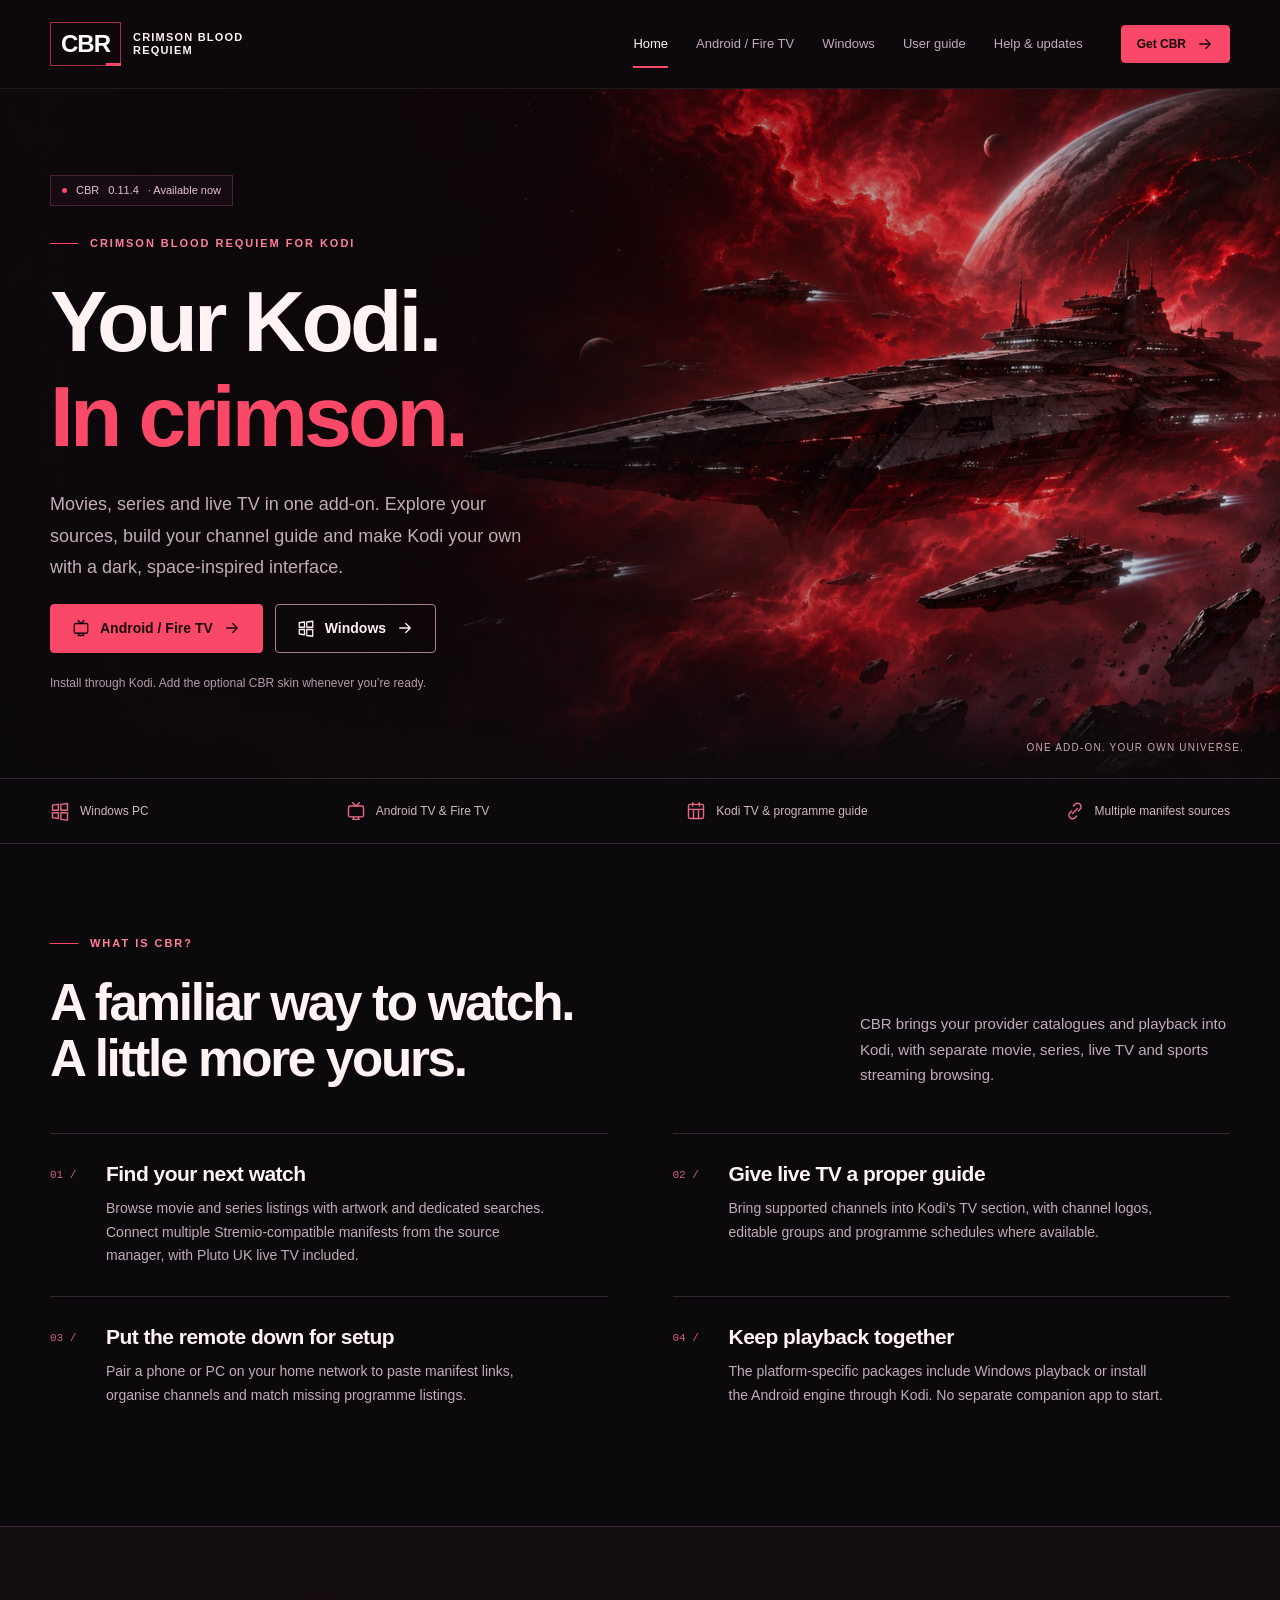
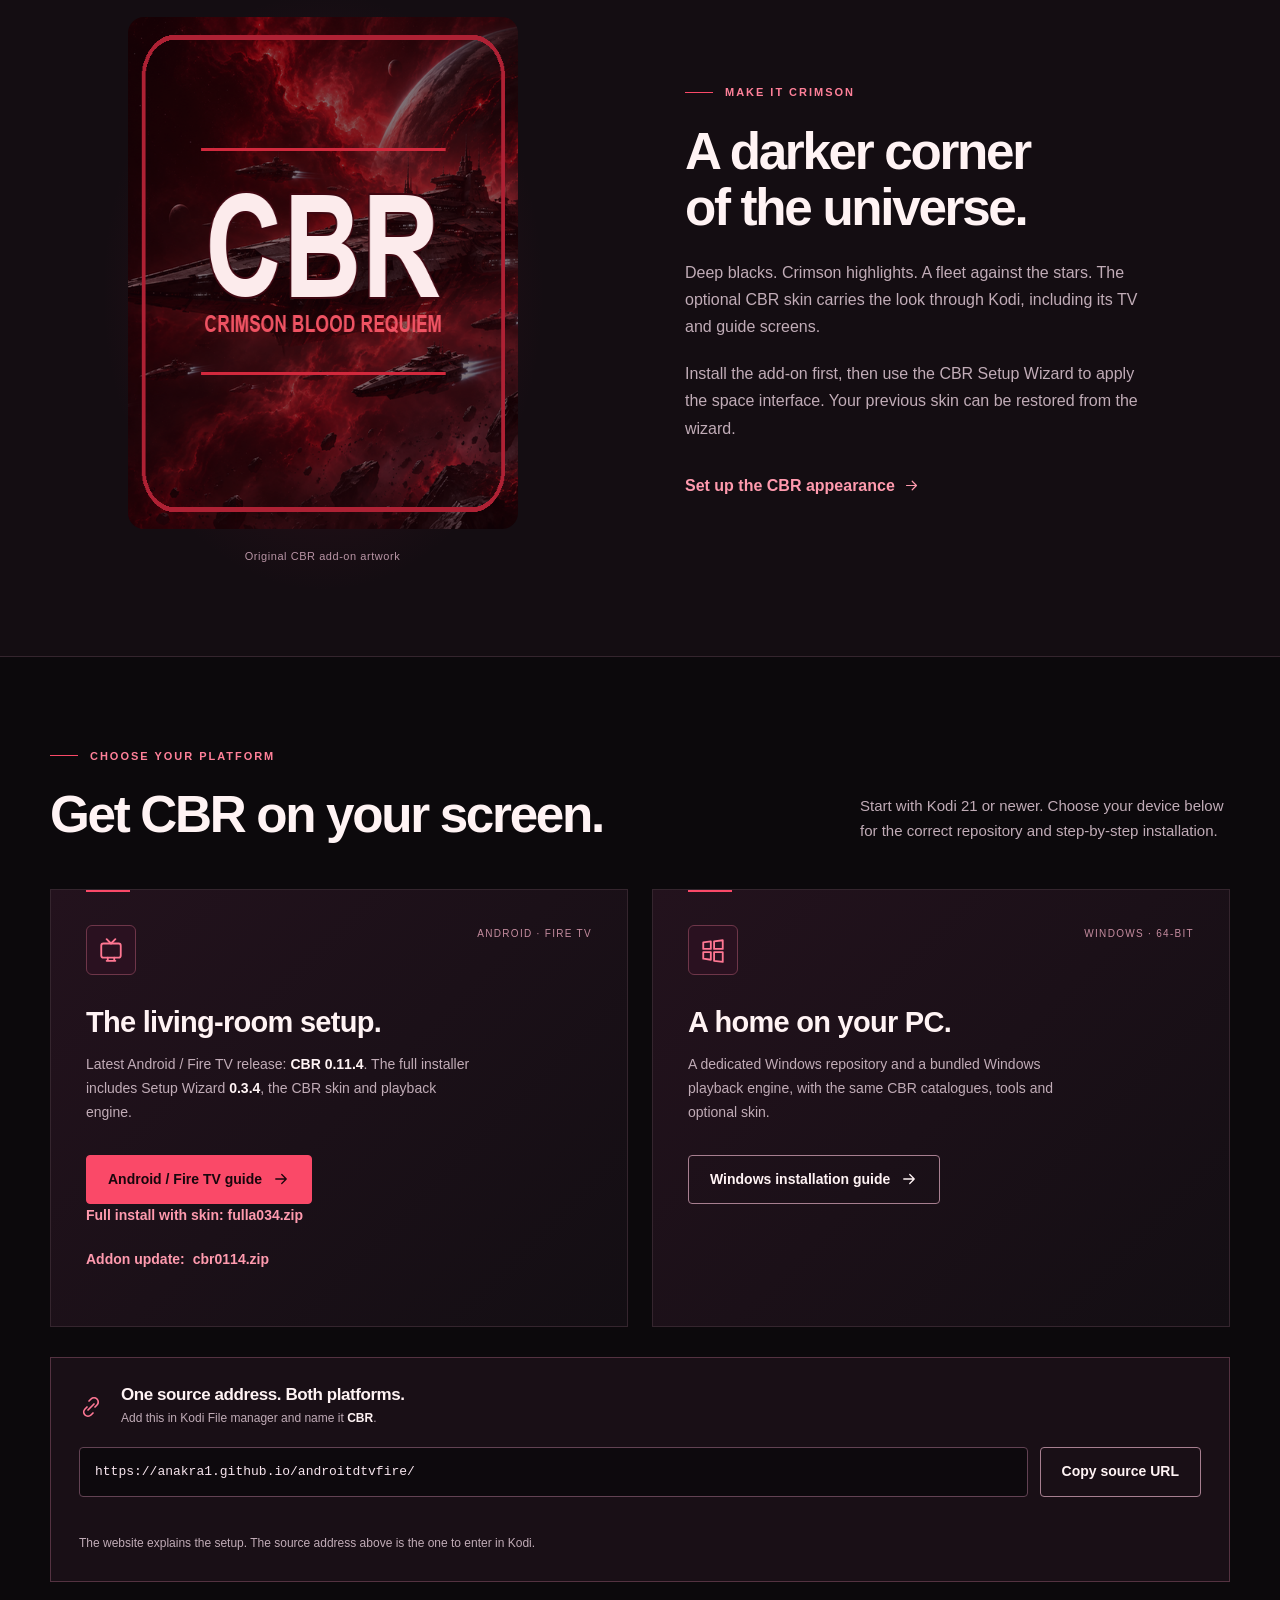
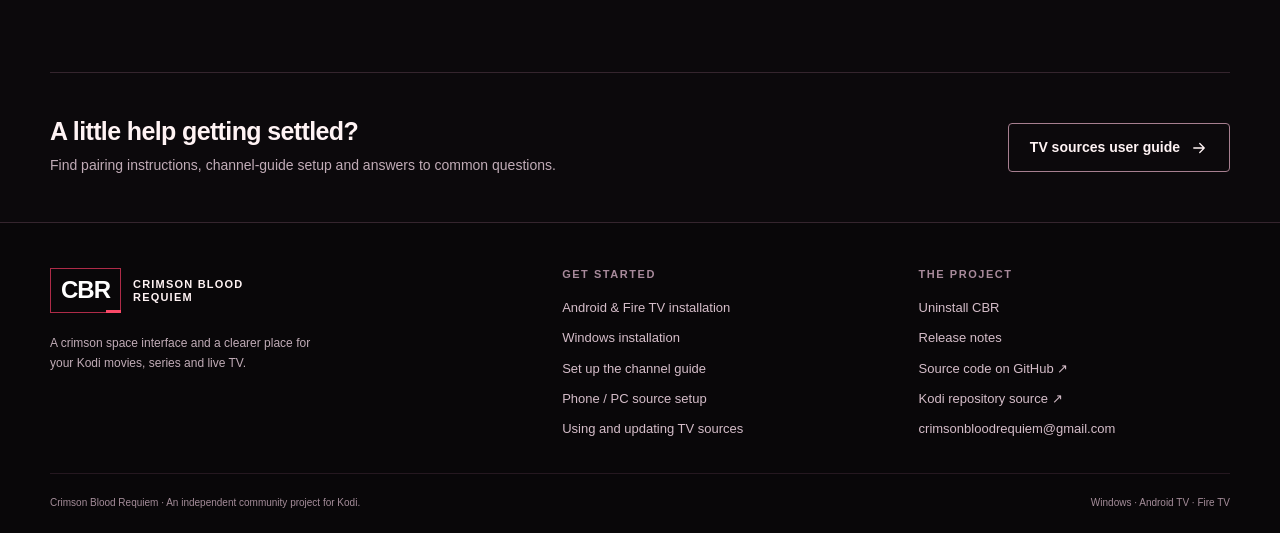
==== website/index.html @ 30688b05 "Add TV source user guide with phone and PC pairing instructions" ====
<!doctype html>
<html lang="en-GB"><head><meta charset="utf-8"><meta name="viewport" content="width=device-width,initial-scale=1">
<title>CBR for Kodi — Windows, Android &amp; Fire TV | Crimson Blood Requiem</title><meta name="description" content="Meet Crimson Blood Requiem: movie, series and live TV browsing for Kodi, with a crimson space skin and separate Windows and Android install guides.">
<meta name="theme-color" content="#10090e"><link rel="canonical" href="https://anakra1.github.io/androitdtvfire/website/">
<meta property="og:type" content="website"><meta property="og:title" content="CBR for Kodi — Windows, Android &amp; Fire TV | CBR"><meta property="og:description" content="Meet Crimson Blood Requiem: movie, series and live TV browsing for Kodi, with a crimson space skin and separate Windows and Android install guides."><meta property="og:image" content="https://anakra1.github.io/androitdtvfire/website/assets/crimson-fleet.jpg"><meta property="og:url" content="https://anakra1.github.io/androitdtvfire/website/">
<link rel="icon" type="image/png" href="assets/cbr-icon.png"><link rel="stylesheet" href="assets/site.css"><script src="assets/site.js" defer></script></head>
<body><a class="skip-link" href="#main">Skip to content</a><header class="site-header"><div class="wrap header-inner"><a class="brand" href="index.html" aria-label="Crimson Blood Requiem home"><span class="brand-mark">CBR</span><span class="brand-name">Crimson Blood<br>Requiem</span></a><nav class="main-nav" aria-label="Main navigation"><a href="index.html" aria-current="page">Home</a><a href="android.html">Android / Fire TV</a><a href="windows.html">Windows</a><a href="guide.html">User guide</a><a href="help.html">Help & updates</a></nav><div class="header-cta"><a class="button primary small" href="index.html#install">Get CBR <svg viewBox="0 0 24 24" aria-hidden="true"><path d="M5 12h14m-6-6 6 6-6 6"/></svg></a></div></div></header>
<main id="main">
<section class="hero"><img class="hero-art" src="assets/crimson-fleet.jpg" alt="A fleet of dark spacecraft beneath a crimson nebula and a glowing planet" width="1920" height="1080" fetchpriority="high"><div class="wrap hero-content"><div class="hero-copy"><div class="release-tag">CBR <span data-version="android">0.11.4</span> · Available now</div><p class="eyebrow kicker">Crimson Blood Requiem for Kodi</p><h1>Your Kodi.<span class="accent">In crimson.</span></h1><p class="lead">Movies, series and live TV in one add-on. Explore your sources, build your channel guide and make Kodi your own with a dark, space-inspired interface.</p><div class="actions"><a class="button primary" href="android.html"><svg viewBox="0 0 24 24" aria-hidden="true"><rect x="3" y="6" width="18" height="13" rx="2"/><path d="m8 2 4 4 4-4m-7 17v3m6-3v3M8 22h8"/></svg> Android / Fire TV <svg viewBox="0 0 24 24" aria-hidden="true"><path d="M5 12h14m-6-6 6 6-6 6"/></svg></a><a class="button" href="windows.html"><svg viewBox="0 0 24 24" aria-hidden="true"><path d="m3 5 7-1v7H3zm10-1 8-1v8h-8zM3 14h7v7l-7-1zm10 0h8v9l-8-1z"/></svg> Windows <svg viewBox="0 0 24 24" aria-hidden="true"><path d="M5 12h14m-6-6 6 6-6 6"/></svg></a></div><p class="hero-note">Install through Kodi. Add the optional CBR skin whenever you’re ready.</p></div></div><span class="hero-foot">One add-on. Your own universe.</span></section>
<div class="compat-strip"><div class="wrap compat-inner"><span><svg viewBox="0 0 24 24" aria-hidden="true"><path d="m3 5 7-1v7H3zm10-1 8-1v8h-8zM3 14h7v7l-7-1zm10 0h8v9l-8-1z"/></svg> Windows PC</span><span><svg viewBox="0 0 24 24" aria-hidden="true"><rect x="3" y="6" width="18" height="13" rx="2"/><path d="m8 2 4 4 4-4m-7 17v3m6-3v3M8 22h8"/></svg> Android TV & Fire TV</span><span><svg viewBox="0 0 24 24" aria-hidden="true"><rect x="3" y="4" width="18" height="17" rx="2"/><path d="M3 10h18M9 10v11M15 10v11M8 2v4m8-4v4"/></svg> Kodi TV & programme guide</span><span><svg viewBox="0 0 24 24" aria-hidden="true"><path d="M9 15l6-6m-7 3-2 2a4 4 0 0 0 6 6l2-2m-4-12 2-2a4 4 0 0 1 6 6l-2 2"/></svg> Multiple manifest sources</span></div></div>
<section class="section wrap" id="features"><div class="section-heading"><div><p class="eyebrow kicker">What is CBR?</p><h2>A familiar way to watch.<br>A little more yours.</h2></div><p>CBR brings your provider catalogues and playback into Kodi, with separate movie, series, live TV and sports streaming browsing.</p></div><div class="feature-grid"><article class="feature"><span>01 /</span><div><h3>Find your next watch</h3><p>Browse movie and series listings with artwork and dedicated searches. Connect multiple Stremio-compatible manifests from the source manager, with Pluto UK live TV included.</p></div></article><article class="feature"><span>02 /</span><div><h3>Give live TV a proper guide</h3><p>Bring supported channels into Kodi’s TV section, with channel logos, editable groups and programme schedules where available.</p></div></article><article class="feature"><span>03 /</span><div><h3>Put the remote down for setup</h3><p>Pair a phone or PC on your home network to paste manifest links, organise channels and match missing programme listings.</p></div></article><article class="feature"><span>04 /</span><div><h3>Keep playback together</h3><p>The platform-specific packages include Windows playback or install the Android engine through Kodi. No separate companion app to start.</p></div></article></div></section>
<section class="look-section"><div class="wrap section look-grid"><div class="art-panel"><img src="assets/cbr-icon.png" alt="CBR Crimson Blood Requiem add-on artwork featuring the crimson space fleet" width="512" height="512" loading="lazy"><p class="art-caption">Original CBR add-on artwork</p></div><div class="look-copy"><p class="eyebrow kicker">Make it Crimson</p><h2>A darker corner<br>of the universe.</h2><p>Deep blacks. Crimson highlights. A fleet against the stars. The optional CBR skin carries the look through Kodi, including its TV and guide screens.</p><p>Install the add-on first, then use the CBR Setup Wizard to apply the space interface. Your previous skin can be restored from the wizard.</p><a class="text-link" href="help.html#skin">Set up the CBR appearance <svg viewBox="0 0 24 24" aria-hidden="true"><path d="M5 12h14m-6-6 6 6-6 6"/></svg></a></div></div></section>
<section class="section wrap" id="install"><div class="section-heading"><div><p class="eyebrow kicker">Choose your platform</p><h2>Get CBR on your screen.</h2></div><p>Start with Kodi 21 or newer. Choose your device below for the correct repository and step-by-step installation.</p></div><div class="downloads"><article class="download-card"><div class="card-top"><div class="device-icon"><svg viewBox="0 0 24 24" aria-hidden="true"><rect x="3" y="6" width="18" height="13" rx="2"/><path d="m8 2 4 4 4-4m-7 17v3m6-3v3M8 22h8"/></svg></div><span class="card-label">Android · Fire TV</span></div><h3>The living-room setup.</h3><p>Latest Android / Fire TV release: <strong>CBR 0.11.4</strong>. The full installer includes Setup Wizard <strong>0.3.4</strong>, the CBR skin and playback engine.</p><a class="button primary" href="android.html">Android / Fire TV guide <svg viewBox="0 0 24 24" aria-hidden="true"><path d="M5 12h14m-6-6 6 6-6 6"/></svg></a><p><a class="text-link" href="../fulla034.zip" download>Full install with skin: fulla034.zip</a></p><p><a class="text-link" href="../cbr0114.zip" data-android-update download>Addon update: <span data-update-name>cbr0114.zip</span></a></p></article><article class="download-card"><div class="card-top"><div class="device-icon"><svg viewBox="0 0 24 24" aria-hidden="true"><path d="m3 5 7-1v7H3zm10-1 8-1v8h-8zM3 14h7v7l-7-1zm10 0h8v9l-8-1z"/></svg></div><span class="card-label">Windows · 64-bit</span></div><h3>A home on your PC.</h3><p>A dedicated Windows repository and a bundled Windows playback engine, with the same CBR catalogues, tools and optional skin.</p><a class="button" href="windows.html">Windows installation guide <svg viewBox="0 0 24 24" aria-hidden="true"><path d="M5 12h14m-6-6 6 6-6 6"/></svg></a></article></div><div class="source-panel"><div class="source-heading"><svg viewBox="0 0 24 24" aria-hidden="true"><path d="M9 15l6-6m-7 3-2 2a4 4 0 0 0 6 6l2-2m-4-12 2-2a4 4 0 0 1 6 6l-2 2"/></svg><div><h3>One source address. Both platforms.</h3><p>Add this in Kodi File manager and name it <strong>CBR</strong>.</p></div></div>
    <div class="copy-row"><input id="source-url" aria-label="Kodi source URL" readonly value="https://anakra1.github.io/androitdtvfire/" spellcheck="false"><button class="button" type="button" data-copy="source-url" data-status="source-url-status">Copy source URL</button></div>
    <p class="copy-status" id="source-url-status" role="status" aria-live="polite"></p><p class="source-note">The website explains the setup. The source address above is the one to enter in Kodi.</p></div></section>
<section class="wrap help-banner"><div><h3>A little help getting settled?</h3><p>Find pairing instructions, channel-guide setup and answers to common questions.</p></div><a class="button" href="guide.html">TV sources user guide <svg viewBox="0 0 24 24" aria-hidden="true"><path d="M5 12h14m-6-6 6 6-6 6"/></svg></a></section></main>
<footer class="site-footer"><div class="wrap"><div class="footer-grid"><div class="footer-brand"><a class="brand" href="index.html"><span class="brand-mark">CBR</span><span class="brand-name">Crimson Blood<br>Requiem</span></a><p>A crimson space interface and a clearer place for your Kodi movies, series and live TV.</p></div><div class="footer-links"><h3>Get started</h3><a href="android.html">Android & Fire TV installation</a><a href="windows.html">Windows installation</a><a href="help.html#tv-guide">Set up the channel guide</a><a href="help.html#pairing">Phone / PC source setup</a><a href="guide.html">Using and updating TV sources</a></div><div class="footer-links"><h3>The project</h3><a href="help.html#removing-cbr">Uninstall CBR</a><a href="help.html#updates">Release notes</a><a href="https://github.com/Anakra1/androitdtvfire">Source code on GitHub ↗</a><a href="../">Kodi repository source ↗</a><a href="mailto:crimsonbloodrequiem@gmail.com">crimsonbloodrequiem@gmail.com</a></div></div><div class="footer-bottom"><span>Crimson Blood Requiem · An independent community project for Kodi.</span><span>Windows · Android TV · Fire TV</span></div></div></footer></body></html>
---- website/assets/site.css ----
:root{color-scheme:dark;--bg:#0c090c;--panel:#171116;--line:#35252e;--muted:#c1acb7;--text:#fff3f4;--red:#fa4968;--deep:#9e1634;--green:#b8e1bf;--width:1180px;font-family:"Segoe UI",Arial,sans-serif;background:var(--bg);color:var(--text)}
*{box-sizing:border-box}html{scroll-behavior:smooth;scroll-padding-top:115px}body{margin:0;font-size:16px;line-height:1.7}a{color:inherit;text-decoration:none}button,input{font:inherit}button,a,input,summary{-webkit-tap-highlight-color:transparent}button{cursor:pointer}a:focus-visible,button:focus-visible,input:focus-visible,summary:focus-visible{outline:3px solid #ff91a6;outline-offset:5px}a:hover{color:#ff9bae}img{max-width:100%;display:block}svg{width:24px;height:24px;fill:none;stroke:currentColor;stroke-width:1.7;stroke-linecap:round;stroke-linejoin:round;flex-shrink:0}h1,h2,h3,p{margin-top:0}h1,h2,h3{line-height:1.1}h1,h2{font-family:Bahnschrift,"Arial Narrow",Arial,sans-serif;font-weight:650;letter-spacing:-.045em}h1{font-size:clamp(48px,6.7vw,88px);margin-bottom:26px}h2{font-size:clamp(34px,4vw,52px);margin-bottom:22px}h3{font-size:22px;letter-spacing:-.025em}p{color:var(--muted);margin-bottom:20px}strong{color:var(--text);font-weight:600}.wrap{width:min(var(--width),calc(100% - 72px));margin-inline:auto}.eyebrow{font-size:11px;letter-spacing:.18em;font-weight:700;text-transform:uppercase;color:#ff8099;margin-bottom:22px}.kicker{display:flex;gap:12px;align-items:center}.kicker:before{content:"";width:28px;height:1px;background:var(--red)}.accent{color:var(--red)}.button{display:inline-flex;align-items:center;justify-content:center;gap:10px;padding:13px 21px;font-size:14px;font-weight:650;line-height:1.5;border:1px solid #a77f90;background:transparent;color:var(--text);border-radius:4px;transition:background .18s,border-color .18s,transform .18s}.button:hover{background:#38202b;border-color:#ff96ac;color:white;transform:translateY(-2px)}.button.primary{background:var(--red);border-color:var(--red);color:#18060c}.button.primary:hover{background:#ff7088;border-color:#ff7088}.button.small{padding:9px 15px;font-size:12px}.button svg{width:18px;height:18px}.actions{display:flex;gap:12px;flex-wrap:wrap}.text-link{font-weight:600;color:#ff9aae;display:inline-flex;align-items:center;gap:8px}.text-link svg{width:17px;height:17px}.site-header{position:sticky;top:0;z-index:20;background:#0d090dec;backdrop-filter:blur(16px);border-bottom:1px solid #ffffff12}.header-inner{display:grid;grid-template-columns:1fr auto auto;gap:38px;align-items:center;min-height:88px}.brand{display:flex;align-items:center;gap:12px;line-height:1.2}.brand-mark{font-family:Bahnschrift,Arial,sans-serif;font-size:24px;letter-spacing:-1px;font-weight:800;border:1px solid #ae2b48;padding:7px 10px;position:relative;color:#fff}.brand-mark:after{content:"";width:15px;height:3px;background:var(--red);position:absolute;right:-1px;bottom:-1px}.brand-name{max-width:120px;font-size:11px;font-weight:700;letter-spacing:.11em;text-transform:uppercase}.main-nav{display:flex;gap:28px;font-size:13px}.main-nav a{color:var(--muted);padding:30px 0;position:relative;white-space:nowrap}.main-nav a:hover,.main-nav a[aria-current=page]{color:var(--text)}.main-nav a[aria-current=page]:after{content:"";height:2px;background:var(--red);position:absolute;bottom:17px;left:0;right:0}.skip-link{position:fixed;top:-100px;left:16px;padding:12px;background:var(--red);color:black;z-index:99}.skip-link:focus{top:10px}.hero{position:relative;min-height:690px;display:flex;align-items:center;overflow:hidden;border-bottom:1px solid var(--line)}.hero-art{position:absolute;inset:0;width:100%;height:100%;object-fit:cover;object-position:center;opacity:.88;z-index:0}.hero:after{content:"";position:absolute;inset:0;background:linear-gradient(90deg,#0c090cf5 0%,#0c090cc7 27%,#0c090c35 62%,#0c090c00),linear-gradient(0deg,#0c090c 0%,transparent 22%);pointer-events:none}.hero-content{position:relative;z-index:1;padding-block:80px;max-width:var(--width)}.hero-copy{max-width:620px}.hero h1 span{display:block}.hero .lead{max-width:490px;font-size:18px;line-height:1.75}.release-tag{display:inline-flex;align-items:center;gap:9px;color:#e2c4cf;border:1px solid #ae4d6959;background:#1b0d16b3;padding:5px 11px;font-size:11px;margin-bottom:28px}.release-tag:before{content:"";width:5px;height:5px;background:var(--red);border-radius:50%}.hero-note{font-size:12px;margin:20px 0 0;color:#b49ba8}.hero-foot{position:absolute;bottom:22px;right:36px;z-index:2;font-size:10px;letter-spacing:.12em;color:#c8a8b6;text-transform:uppercase}.compat-strip{border-bottom:1px solid var(--line)}.compat-inner{display:flex;align-items:center;justify-content:space-between;gap:25px;padding-block:22px;font-size:12px;color:#cdb7c1}.compat-inner span{display:flex;align-items:center;gap:10px}.compat-inner svg{color:#e46b85;width:20px;height:20px}.section{padding-block:90px}.section-heading{display:flex;justify-content:space-between;align-items:end;gap:40px;margin-bottom:45px}.section-heading h2{margin-bottom:0}.section-heading>p{max-width:370px;font-size:15px;margin:0}.feature-grid{display:grid;grid-template-columns:repeat(2,1fr);gap:0 65px}.feature{padding:28px 0;border-top:1px solid var(--line);display:grid;grid-template-columns:38px 1fr;gap:18px}.feature>span{font-family:monospace;font-size:11px;color:#cb617a;padding-top:4px}.feature h3{font-size:21px;margin-bottom:12px}.feature p{font-size:14px;margin-bottom:0;max-width:440px}.look-section{background:#140d12;border-block:1px solid var(--line)}.look-grid{display:grid;grid-template-columns:1fr 1fr;gap:90px;align-items:center}.art-panel{position:relative;max-width:390px;margin:auto}.art-panel:before{content:"";position:absolute;inset:-28px;background:radial-gradient(#93204045,transparent 70%);pointer-events:none}.art-panel img{border-radius:16px;position:relative}.art-caption{font-size:11px;letter-spacing:.05em;text-align:center;margin:18px 0 0;color:#b997a7}.look-copy p{max-width:465px}.look-copy .text-link{margin-top:10px}.downloads{display:grid;grid-template-columns:1fr 1fr;gap:24px}.download-card{border:1px solid var(--line);background:linear-gradient(135deg,#23121d,#130e13);padding:35px;position:relative;overflow:hidden}.download-card:before{content:"";position:absolute;top:0;left:35px;width:44px;height:2px;background:var(--red)}.card-top{display:flex;justify-content:space-between;align-items:start;gap:15px;margin-bottom:32px}.device-icon{width:50px;height:50px;border:1px solid #6e3649;display:grid;place-items:center;background:#2a1120;border-radius:6px;color:#ff7792}.device-icon svg{width:26px;height:26px}.card-label{font-size:10px;text-transform:uppercase;letter-spacing:.13em;color:#c58c9f}.download-card h3{font-size:29px;margin-bottom:15px}.download-card p{font-size:14px;max-width:400px}.download-card .button{margin-top:10px}.source-panel{margin-top:30px;padding:28px;border:1px solid #543241;background:#190f16}.source-heading{display:flex;gap:18px;align-items:center;margin-bottom:18px}.source-heading svg{color:#ff7895}.source-heading h3{font-size:17px;margin-bottom:3px}.source-heading p{font-size:12px;margin:0}.copy-row{display:flex;gap:12px;align-items:stretch}.copy-row input{min-width:0;flex:1;background:#0d090d;color:#f7e5ee;border:1px solid #624253;border-radius:4px;padding:13px 15px;font-family:Consolas,monospace;font-size:13px}.copy-status{font-size:12px;color:var(--green);min-height:20px;margin:7px 0 0}.source-note{font-size:12px;margin:9px 0 0}.help-banner{display:flex;justify-content:space-between;align-items:center;gap:35px;border-top:1px solid var(--line);padding-block:45px}.help-banner h3{font-size:25px;margin-bottom:8px}.help-banner p{font-size:14px;margin:0}.site-footer{border-top:1px solid var(--line);background:#090709;padding:45px 0 22px}.footer-grid{display:grid;grid-template-columns:1.5fr 1fr 1fr;gap:45px}.footer-brand p{font-size:12px;max-width:280px;margin:20px 0}.footer-links h3{font-size:11px;text-transform:uppercase;letter-spacing:.14em;color:#a88a9b;margin-bottom:17px}.footer-links a{display:block;font-size:13px;color:#d5bdc9;margin:8px 0;overflow-wrap:anywhere}.footer-bottom{display:flex;justify-content:space-between;gap:20px;flex-wrap:wrap;border-top:1px solid #251820;padding-top:20px;margin-top:25px;font-size:10px;color:#a58d9a}.page-hero{padding:70px 0 50px;position:relative;overflow:hidden;border-bottom:1px solid var(--line);background:radial-gradient(ellipse at 90% 50%,#52112755,transparent 60%)}.page-hero .wrap{position:relative}.breadcrumbs{display:flex;gap:10px;font-size:11px;color:#b997a7;margin-bottom:35px}.breadcrumbs a:hover{color:white}.page-hero h1{font-size:clamp(44px,5.5vw,69px);max-width:850px}.page-hero .lead{max-width:650px;font-size:17px}.pill-row{display:flex;gap:10px;flex-wrap:wrap}.pill{font-size:10px;padding:4px 9px;border:1px solid #613345;color:#d5a4b7}.guide-layout{display:grid;grid-template-columns:1fr 310px;gap:70px;align-items:start}.guide-body{min-width:0}.guide-body h2{font-size:33px;letter-spacing:-.035em}.step-list{list-style:none;margin:30px 0 0;padding:0;counter-reset:steps}.step-list>li{position:relative;padding:0 0 34px 58px;counter-increment:steps}.step-list>li:not(:last-child):after{content:"";position:absolute;left:16px;top:41px;bottom:9px;width:1px;background:var(--line)}.step-list>li:before{content:counter(steps,decimal-leading-zero);position:absolute;left:0;top:0;width:34px;height:34px;border:1px solid #753446;color:#ff91a6;display:grid;place-items:center;font:12px Consolas,monospace;background:#21101a}.step-list h3{font-size:19px;line-height:1.4;margin:3px 0 10px}.step-list p{font-size:14px;margin-bottom:10px}.path{display:block;margin:12px 0;padding:12px 15px;background:#1d121a;border-left:2px solid #ae3552;color:#ecd6e0;font-size:13px;overflow-wrap:anywhere}.inline-code{padding:2px 6px;background:#2b1822;color:#ffc4d1;font-family:Consolas,monospace;font-size:.9em}.guide-body .source-panel{margin:0 0 40px}.guide-aside{border:1px solid #4a2939;background:#1a1017;padding:26px;position:sticky;top:115px}.guide-aside h3{font-size:21px}.guide-aside p{font-size:13px}.guide-aside .button{display:flex;margin:13px 0;width:100%}.aside-note{border-top:1px solid #48303d;margin-top:25px;padding-top:20px}.aside-note p{font-size:12px;margin:0}.subsection{border-top:1px solid var(--line);padding-top:32px;margin-top:25px}.subsection h2{font-size:30px}.subsection p{font-size:14px}.callout{border:1px solid #6b3549;background:#25101c;padding:20px 23px;margin:25px 0}.callout p{font-size:13px;margin:0}.jump-links{display:flex;gap:10px;flex-wrap:wrap;margin-top:25px}.jump-links a{font-size:12px;border:1px solid #704252;padding:7px 12px;border-radius:3px}.help-grid{display:grid;grid-template-columns:1fr 1fr;gap:24px}.help-topic{border:1px solid var(--line);padding:28px;background:#151015}.help-topic h2{font-size:27px}.help-topic p,.help-topic li{font-size:14px;color:var(--muted)}.help-topic ol{padding-left:20px}.help-topic li{padding:4px 0}.help-topic.wide{grid-column:1/-1}.faq-list{margin-top:25px}.faq-list details{border-bottom:1px solid var(--line);padding:20px 0}.faq-list summary{cursor:pointer;list-style:none;font-size:16px;font-weight:600;padding-right:35px;position:relative}.faq-list summary::-webkit-details-marker{display:none}.faq-list summary:after{content:"+";position:absolute;right:6px;top:0;color:#ff7c98;font-size:23px;line-height:1}.faq-list details[open] summary:after{content:"−"}.faq-list details>div{padding-top:17px;max-width:850px}.faq-list p,.faq-list li{font-size:14px}.release-row{display:grid;grid-template-columns:100px 1fr;gap:35px;padding:26px 0;border-top:1px solid var(--line)}.release-number{font-family:Consolas,monospace;font-size:17px;color:#ff8aa4}.release-row h3{font-size:20px}.release-row p{font-size:14px;margin:0}.contact-box{margin-top:40px;padding:30px;border:1px solid #663246;background:linear-gradient(110deg,#2c1220,#160e15)}.contact-box p{font-size:14px}.contact-box h3{font-size:24px}.contact-box a{overflow-wrap:anywhere}.mobile-only{display:none}
@media(min-width:1500px){.hero-art{object-position:center 48%}.hero{min-height:740px}}
@media(max-width:1000px){.header-inner{gap:22px}.brand-name{display:none}.main-nav{gap:20px}.hero{min-height:640px}.hero:after{background:linear-gradient(90deg,#0c090cf2 0%,#0c090cb0 45%,#0c090c25),linear-gradient(0deg,#0c090c,transparent 25%)}.look-grid{gap:45px}.guide-layout{gap:35px;grid-template-columns:1fr 270px}.download-card{padding:28px}.footer-grid{gap:30px}}
@media(max-width:760px){.wrap{width:calc(100% - 40px)}.header-inner{grid-template-columns:1fr auto;gap:0;min-height:110px;padding-top:12px}.brand-name{display:block;font-size:9px;max-width:110px}.brand-mark{font-size:21px;padding:5px 8px}.main-nav{grid-row:2;grid-column:1/-1;justify-content:space-between;gap:14px;font-size:12px}.main-nav a{padding:17px 0 13px}.main-nav a[aria-current=page]:after{bottom:5px}.header-cta{grid-column:2;grid-row:1}.hero{min-height:680px;align-items:start}.hero-content{padding-block:55px 65px}.hero-art{object-position:63% center;opacity:.7}.hero:after{background:linear-gradient(90deg,#0c090ce0,#0c090c65),linear-gradient(0deg,#0c090c,transparent 30%)}.hero-copy{max-width:540px}.hero h1{font-size:clamp(51px,9vw,69px)}.hero .lead{font-size:16px;max-width:400px}.hero-foot{bottom:20px;right:20px;font-size:9px}.hero .actions{gap:10px}.hero .button{font-size:13px;padding:12px 15px}.compat-inner{display:grid;grid-template-columns:1fr 1fr;gap:16px;padding-block:23px;font-size:11px}.compat-inner svg{width:17px;height:17px}.section{padding-block:58px}.section-heading{display:block;margin-bottom:30px}.section-heading>p{margin-top:20px;max-width:100%}.feature-grid{gap:0 25px}.feature{grid-template-columns:25px 1fr;gap:9px}.feature h3{font-size:18px}.feature p{font-size:13px}.look-grid{grid-template-columns:1fr;gap:40px}.art-panel{max-width:280px}.look-copy{order:-1}.downloads{grid-template-columns:1fr}.card-top{margin-bottom:22px}.download-card h3{font-size:27px}.copy-row{flex-wrap:wrap}.copy-row input{width:100%;flex-basis:100%;font-size:11px;padding-inline:9px}.copy-row .button{width:100%}.source-panel{padding:22px}.help-banner{display:block}.help-banner .button{margin-top:22px}.footer-grid{grid-template-columns:1fr 1fr;gap:25px}.footer-brand{grid-column:1/-1}.footer-brand p{max-width:100%;margin-bottom:0}.footer-bottom{font-size:10px}.page-hero{padding:45px 0 35px}.breadcrumbs{margin-bottom:25px}.page-hero h1{font-size:45px}.page-hero .lead{font-size:15px}.guide-layout{grid-template-columns:1fr;gap:35px}.guide-aside{position:static}.guide-body h2{font-size:30px}.step-list>li{padding-left:48px}.step-list h3{font-size:18px}.help-grid{grid-template-columns:1fr}.help-topic.wide{grid-column:auto}.help-topic{padding:23px}.release-row{grid-template-columns:65px 1fr;gap:18px}.contact-box{padding:23px}}
@media(max-width:380px){.hero .actions .button{width:100%}.hero{min-height:730px}.feature-grid{grid-template-columns:1fr}.brand-name{font-size:8px;max-width:96px}.header-cta .button{padding-inline:10px}.main-nav{font-size:11px}}
@media(prefers-reduced-motion:reduce){html{scroll-behavior:auto}*{transition:none!important;animation:none!important}}

/* TV sources user guide */
.user-guide .guide-body{min-width:0}.user-guide .guide-body a:not(.button){color:#ff9bae;text-decoration:underline;text-underline-offset:3px}.user-guide section[id]{scroll-margin-top:120px}.user-guide code{font-family:Consolas,monospace;font-size:.9em;overflow-wrap:anywhere;color:#ffd1db}.user-guide .guide-steps>li{margin-bottom:18px}.user-guide .source-card{border:1px solid var(--line);background:linear-gradient(120deg,#23111b,#130e13);padding:25px;margin-block:22px;border-radius:4px}.user-guide .source-card h3{font-size:25px}.user-guide .source-category{display:block;color:#ff9bae;font-size:12px;font-weight:600;letter-spacing:.06em;text-transform:uppercase;margin-bottom:8px}.user-guide .source-card .copy-row input{min-width:0;font-size:12px}.user-guide .source-card .copy-row .button{white-space:nowrap}.user-guide .source-card .copy-status{min-height:1.7em;margin-bottom:0}.user-guide .source-panel hr{border:0;border-top:1px solid var(--line);margin-block:24px}.user-guide .guide-note{font-size:13px;margin-top:28px}
@media(max-width:760px){.main-nav{flex-wrap:wrap;column-gap:14px;row-gap:0}.main-nav a{white-space:nowrap}.user-guide section[id]{scroll-margin-top:160px}.user-guide .source-card{padding:20px}.user-guide .source-card .copy-row input{font-size:11px}.user-guide .guide-aside{display:none}}
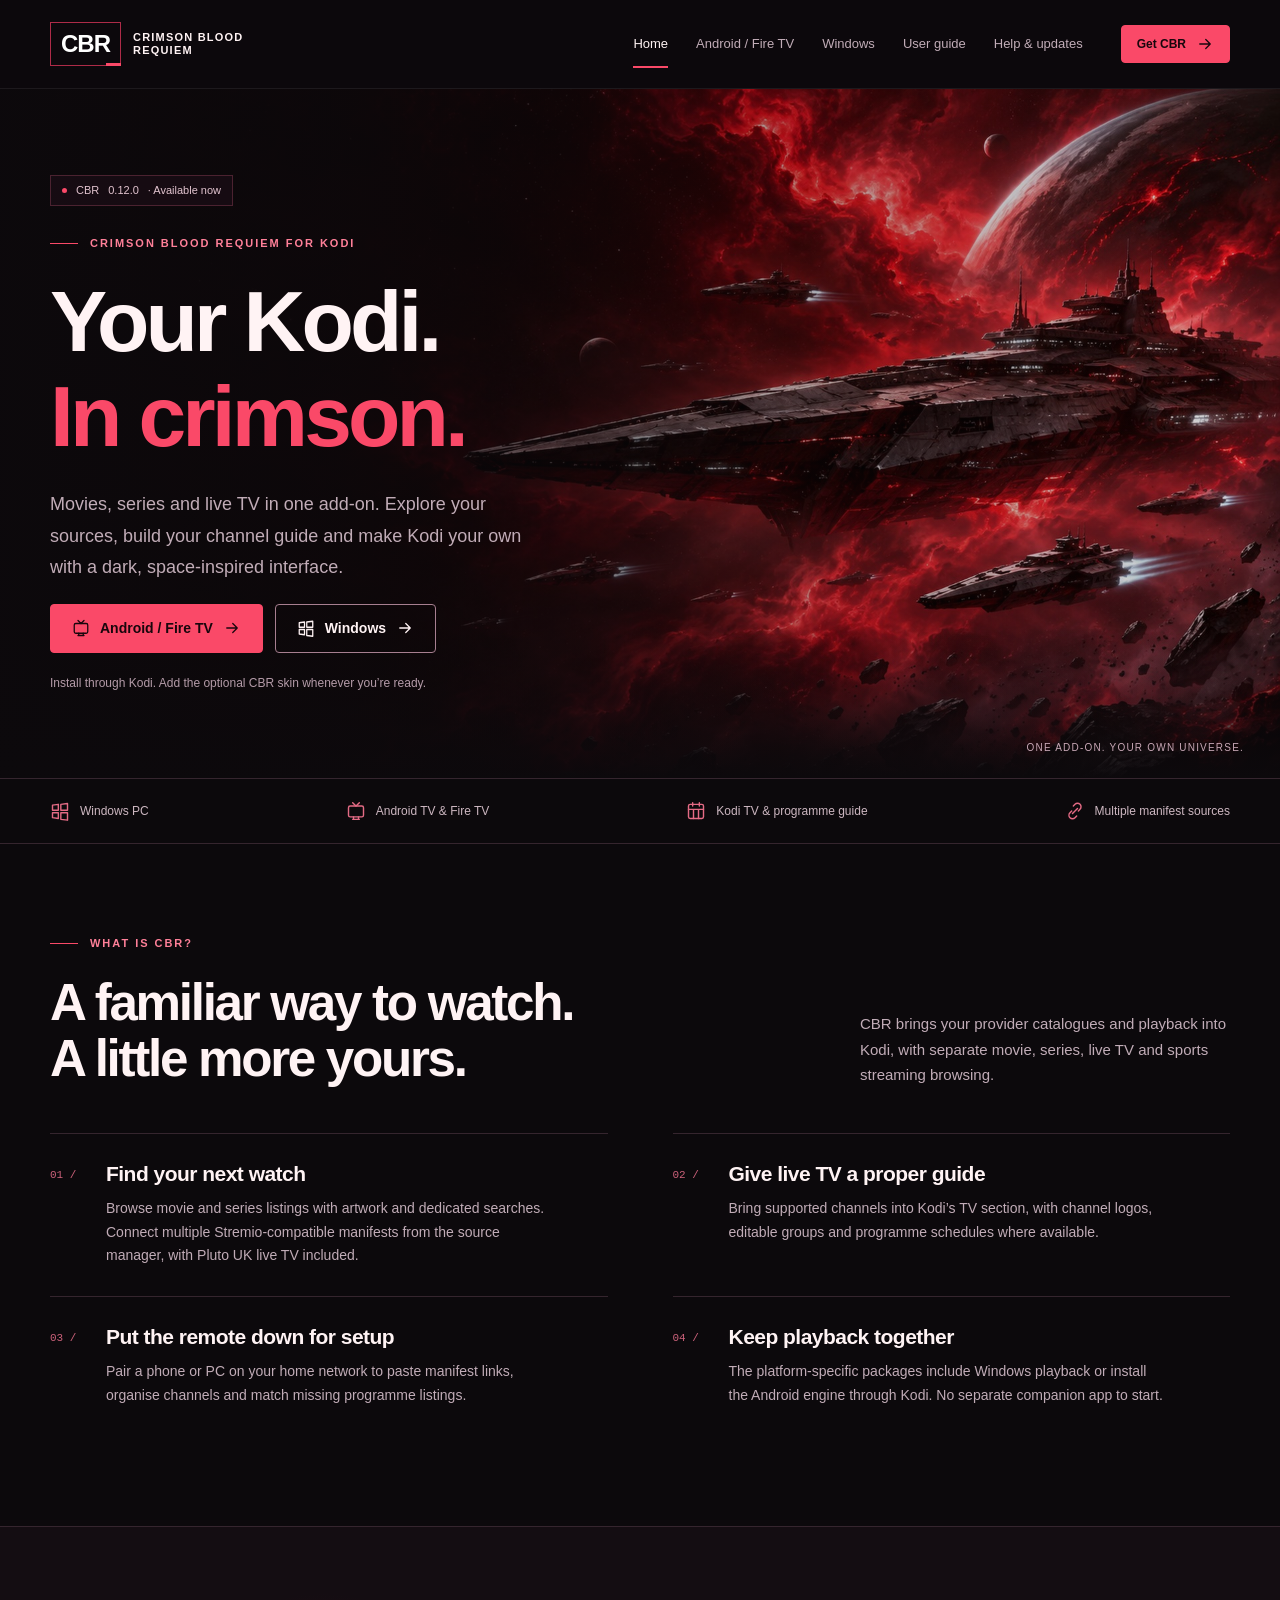
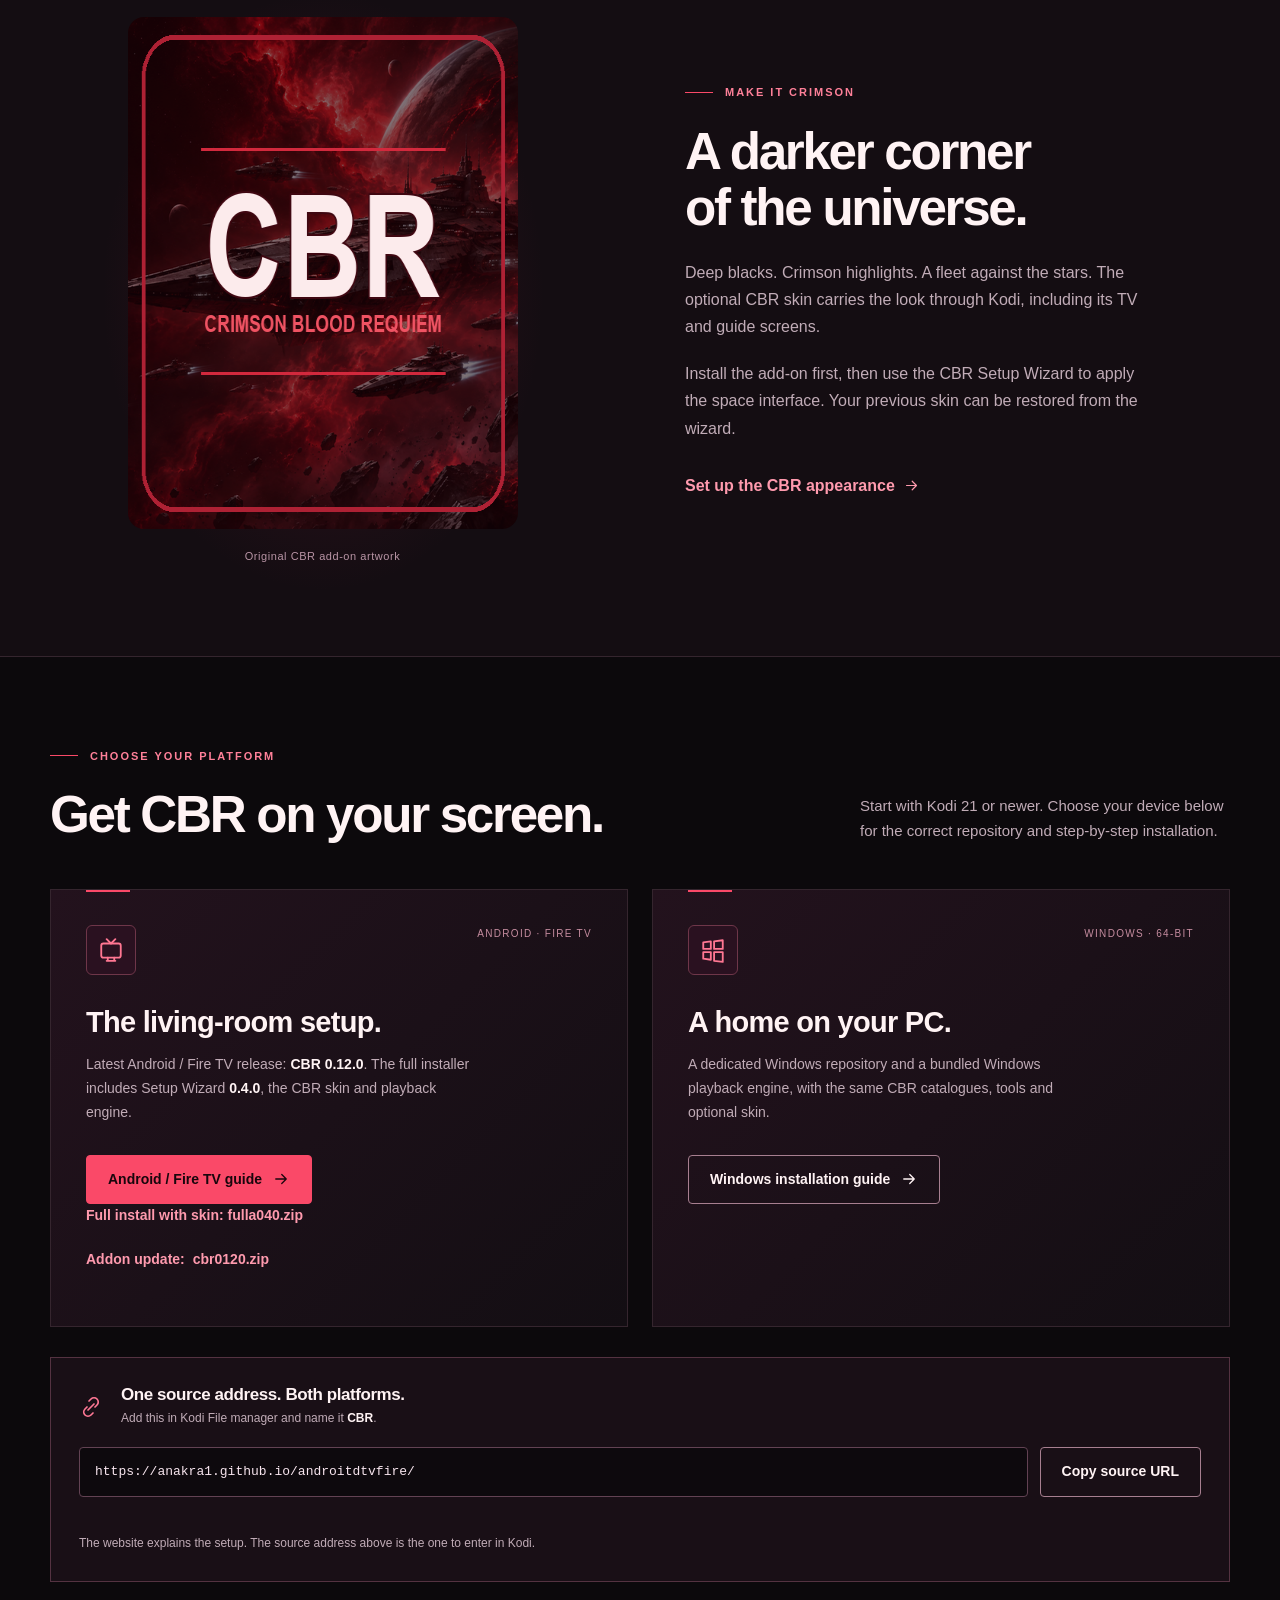
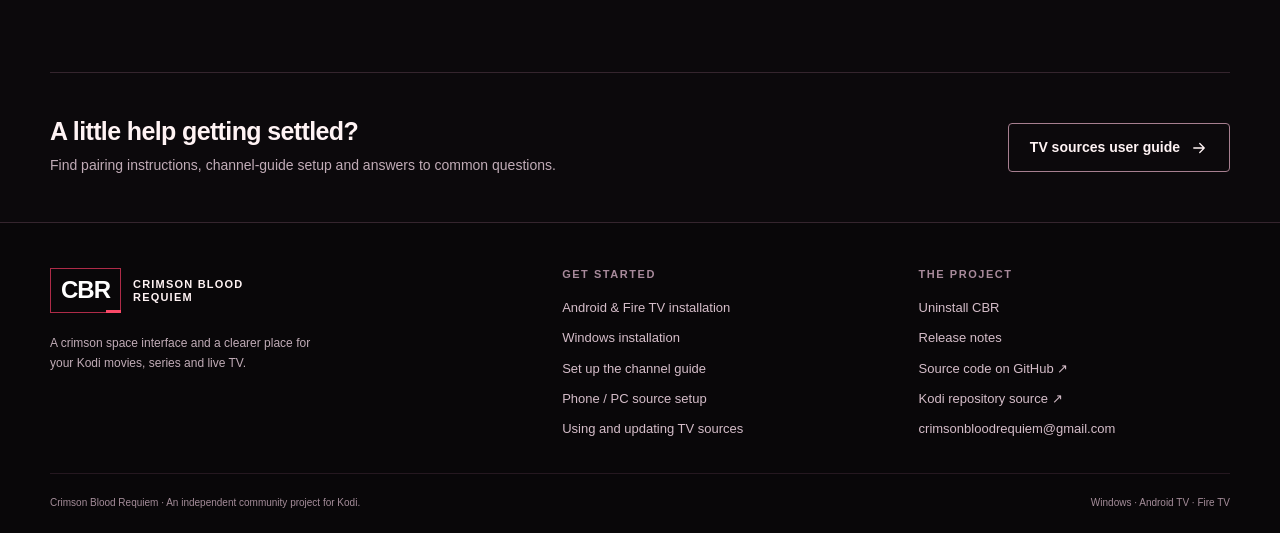
==== commit 883beebb: "Release CBR Command 0.12.0 for Windows and Android with unified skin and playback history" ====
--- a/website/index.html
+++ b/website/index.html
@@ -6,11 +6,11 @@
 <link rel="icon" type="image/png" href="assets/cbr-icon.png"><link rel="stylesheet" href="assets/site.css"><script src="assets/site.js" defer></script></head>
 <body><a class="skip-link" href="#main">Skip to content</a><header class="site-header"><div class="wrap header-inner"><a class="brand" href="index.html" aria-label="Crimson Blood Requiem home"><span class="brand-mark">CBR</span><span class="brand-name">Crimson Blood<br>Requiem</span></a><nav class="main-nav" aria-label="Main navigation"><a href="index.html" aria-current="page">Home</a><a href="android.html">Android / Fire TV</a><a href="windows.html">Windows</a><a href="guide.html">User guide</a><a href="help.html">Help & updates</a></nav><div class="header-cta"><a class="button primary small" href="index.html#install">Get CBR <svg viewBox="0 0 24 24" aria-hidden="true"><path d="M5 12h14m-6-6 6 6-6 6"/></svg></a></div></div></header>
 <main id="main">
-<section class="hero"><img class="hero-art" src="assets/crimson-fleet.jpg" alt="A fleet of dark spacecraft beneath a crimson nebula and a glowing planet" width="1920" height="1080" fetchpriority="high"><div class="wrap hero-content"><div class="hero-copy"><div class="release-tag">CBR <span data-version="android">0.11.4</span> · Available now</div><p class="eyebrow kicker">Crimson Blood Requiem for Kodi</p><h1>Your Kodi.<span class="accent">In crimson.</span></h1><p class="lead">Movies, series and live TV in one add-on. Explore your sources, build your channel guide and make Kodi your own with a dark, space-inspired interface.</p><div class="actions"><a class="button primary" href="android.html"><svg viewBox="0 0 24 24" aria-hidden="true"><rect x="3" y="6" width="18" height="13" rx="2"/><path d="m8 2 4 4 4-4m-7 17v3m6-3v3M8 22h8"/></svg> Android / Fire TV <svg viewBox="0 0 24 24" aria-hidden="true"><path d="M5 12h14m-6-6 6 6-6 6"/></svg></a><a class="button" href="windows.html"><svg viewBox="0 0 24 24" aria-hidden="true"><path d="m3 5 7-1v7H3zm10-1 8-1v8h-8zM3 14h7v7l-7-1zm10 0h8v9l-8-1z"/></svg> Windows <svg viewBox="0 0 24 24" aria-hidden="true"><path d="M5 12h14m-6-6 6 6-6 6"/></svg></a></div><p class="hero-note">Install through Kodi. Add the optional CBR skin whenever you’re ready.</p></div></div><span class="hero-foot">One add-on. Your own universe.</span></section>
+<section class="hero"><img class="hero-art" src="assets/crimson-fleet.jpg" alt="A fleet of dark spacecraft beneath a crimson nebula and a glowing planet" width="1920" height="1080" fetchpriority="high"><div class="wrap hero-content"><div class="hero-copy"><div class="release-tag">CBR <span data-version="android">0.12.0</span> · Available now</div><p class="eyebrow kicker">Crimson Blood Requiem for Kodi</p><h1>Your Kodi.<span class="accent">In crimson.</span></h1><p class="lead">Movies, series and live TV in one add-on. Explore your sources, build your channel guide and make Kodi your own with a dark, space-inspired interface.</p><div class="actions"><a class="button primary" href="android.html"><svg viewBox="0 0 24 24" aria-hidden="true"><rect x="3" y="6" width="18" height="13" rx="2"/><path d="m8 2 4 4 4-4m-7 17v3m6-3v3M8 22h8"/></svg> Android / Fire TV <svg viewBox="0 0 24 24" aria-hidden="true"><path d="M5 12h14m-6-6 6 6-6 6"/></svg></a><a class="button" href="windows.html"><svg viewBox="0 0 24 24" aria-hidden="true"><path d="m3 5 7-1v7H3zm10-1 8-1v8h-8zM3 14h7v7l-7-1zm10 0h8v9l-8-1z"/></svg> Windows <svg viewBox="0 0 24 24" aria-hidden="true"><path d="M5 12h14m-6-6 6 6-6 6"/></svg></a></div><p class="hero-note">Install through Kodi. Add the optional CBR skin whenever you’re ready.</p></div></div><span class="hero-foot">One add-on. Your own universe.</span></section>
 <div class="compat-strip"><div class="wrap compat-inner"><span><svg viewBox="0 0 24 24" aria-hidden="true"><path d="m3 5 7-1v7H3zm10-1 8-1v8h-8zM3 14h7v7l-7-1zm10 0h8v9l-8-1z"/></svg> Windows PC</span><span><svg viewBox="0 0 24 24" aria-hidden="true"><rect x="3" y="6" width="18" height="13" rx="2"/><path d="m8 2 4 4 4-4m-7 17v3m6-3v3M8 22h8"/></svg> Android TV & Fire TV</span><span><svg viewBox="0 0 24 24" aria-hidden="true"><rect x="3" y="4" width="18" height="17" rx="2"/><path d="M3 10h18M9 10v11M15 10v11M8 2v4m8-4v4"/></svg> Kodi TV & programme guide</span><span><svg viewBox="0 0 24 24" aria-hidden="true"><path d="M9 15l6-6m-7 3-2 2a4 4 0 0 0 6 6l2-2m-4-12 2-2a4 4 0 0 1 6 6l-2 2"/></svg> Multiple manifest sources</span></div></div>
 <section class="section wrap" id="features"><div class="section-heading"><div><p class="eyebrow kicker">What is CBR?</p><h2>A familiar way to watch.<br>A little more yours.</h2></div><p>CBR brings your provider catalogues and playback into Kodi, with separate movie, series, live TV and sports streaming browsing.</p></div><div class="feature-grid"><article class="feature"><span>01 /</span><div><h3>Find your next watch</h3><p>Browse movie and series listings with artwork and dedicated searches. Connect multiple Stremio-compatible manifests from the source manager, with Pluto UK live TV included.</p></div></article><article class="feature"><span>02 /</span><div><h3>Give live TV a proper guide</h3><p>Bring supported channels into Kodi’s TV section, with channel logos, editable groups and programme schedules where available.</p></div></article><article class="feature"><span>03 /</span><div><h3>Put the remote down for setup</h3><p>Pair a phone or PC on your home network to paste manifest links, organise channels and match missing programme listings.</p></div></article><article class="feature"><span>04 /</span><div><h3>Keep playback together</h3><p>The platform-specific packages include Windows playback or install the Android engine through Kodi. No separate companion app to start.</p></div></article></div></section>
 <section class="look-section"><div class="wrap section look-grid"><div class="art-panel"><img src="assets/cbr-icon.png" alt="CBR Crimson Blood Requiem add-on artwork featuring the crimson space fleet" width="512" height="512" loading="lazy"><p class="art-caption">Original CBR add-on artwork</p></div><div class="look-copy"><p class="eyebrow kicker">Make it Crimson</p><h2>A darker corner<br>of the universe.</h2><p>Deep blacks. Crimson highlights. A fleet against the stars. The optional CBR skin carries the look through Kodi, including its TV and guide screens.</p><p>Install the add-on first, then use the CBR Setup Wizard to apply the space interface. Your previous skin can be restored from the wizard.</p><a class="text-link" href="help.html#skin">Set up the CBR appearance <svg viewBox="0 0 24 24" aria-hidden="true"><path d="M5 12h14m-6-6 6 6-6 6"/></svg></a></div></div></section>
-<section class="section wrap" id="install"><div class="section-heading"><div><p class="eyebrow kicker">Choose your platform</p><h2>Get CBR on your screen.</h2></div><p>Start with Kodi 21 or newer. Choose your device below for the correct repository and step-by-step installation.</p></div><div class="downloads"><article class="download-card"><div class="card-top"><div class="device-icon"><svg viewBox="0 0 24 24" aria-hidden="true"><rect x="3" y="6" width="18" height="13" rx="2"/><path d="m8 2 4 4 4-4m-7 17v3m6-3v3M8 22h8"/></svg></div><span class="card-label">Android · Fire TV</span></div><h3>The living-room setup.</h3><p>Latest Android / Fire TV release: <strong>CBR 0.11.4</strong>. The full installer includes Setup Wizard <strong>0.3.4</strong>, the CBR skin and playback engine.</p><a class="button primary" href="android.html">Android / Fire TV guide <svg viewBox="0 0 24 24" aria-hidden="true"><path d="M5 12h14m-6-6 6 6-6 6"/></svg></a><p><a class="text-link" href="../fulla034.zip" download>Full install with skin: fulla034.zip</a></p><p><a class="text-link" href="../cbr0114.zip" data-android-update download>Addon update: <span data-update-name>cbr0114.zip</span></a></p></article><article class="download-card"><div class="card-top"><div class="device-icon"><svg viewBox="0 0 24 24" aria-hidden="true"><path d="m3 5 7-1v7H3zm10-1 8-1v8h-8zM3 14h7v7l-7-1zm10 0h8v9l-8-1z"/></svg></div><span class="card-label">Windows · 64-bit</span></div><h3>A home on your PC.</h3><p>A dedicated Windows repository and a bundled Windows playback engine, with the same CBR catalogues, tools and optional skin.</p><a class="button" href="windows.html">Windows installation guide <svg viewBox="0 0 24 24" aria-hidden="true"><path d="M5 12h14m-6-6 6 6-6 6"/></svg></a></article></div><div class="source-panel"><div class="source-heading"><svg viewBox="0 0 24 24" aria-hidden="true"><path d="M9 15l6-6m-7 3-2 2a4 4 0 0 0 6 6l2-2m-4-12 2-2a4 4 0 0 1 6 6l-2 2"/></svg><div><h3>One source address. Both platforms.</h3><p>Add this in Kodi File manager and name it <strong>CBR</strong>.</p></div></div>
+<section class="section wrap" id="install"><div class="section-heading"><div><p class="eyebrow kicker">Choose your platform</p><h2>Get CBR on your screen.</h2></div><p>Start with Kodi 21 or newer. Choose your device below for the correct repository and step-by-step installation.</p></div><div class="downloads"><article class="download-card"><div class="card-top"><div class="device-icon"><svg viewBox="0 0 24 24" aria-hidden="true"><rect x="3" y="6" width="18" height="13" rx="2"/><path d="m8 2 4 4 4-4m-7 17v3m6-3v3M8 22h8"/></svg></div><span class="card-label">Android · Fire TV</span></div><h3>The living-room setup.</h3><p>Latest Android / Fire TV release: <strong>CBR 0.12.0</strong>. The full installer includes Setup Wizard <strong>0.4.0</strong>, the CBR skin and playback engine.</p><a class="button primary" href="android.html">Android / Fire TV guide <svg viewBox="0 0 24 24" aria-hidden="true"><path d="M5 12h14m-6-6 6 6-6 6"/></svg></a><p><a class="text-link" href="../fulla040.zip" download>Full install with skin: fulla040.zip</a></p><p><a class="text-link" href="../cbr0120.zip" data-android-update download>Addon update: <span data-update-name>cbr0120.zip</span></a></p></article><article class="download-card"><div class="card-top"><div class="device-icon"><svg viewBox="0 0 24 24" aria-hidden="true"><path d="m3 5 7-1v7H3zm10-1 8-1v8h-8zM3 14h7v7l-7-1zm10 0h8v9l-8-1z"/></svg></div><span class="card-label">Windows · 64-bit</span></div><h3>A home on your PC.</h3><p>A dedicated Windows repository and a bundled Windows playback engine, with the same CBR catalogues, tools and optional skin.</p><a class="button" href="windows.html">Windows installation guide <svg viewBox="0 0 24 24" aria-hidden="true"><path d="M5 12h14m-6-6 6 6-6 6"/></svg></a></article></div><div class="source-panel"><div class="source-heading"><svg viewBox="0 0 24 24" aria-hidden="true"><path d="M9 15l6-6m-7 3-2 2a4 4 0 0 0 6 6l2-2m-4-12 2-2a4 4 0 0 1 6 6l-2 2"/></svg><div><h3>One source address. Both platforms.</h3><p>Add this in Kodi File manager and name it <strong>CBR</strong>.</p></div></div>
     <div class="copy-row"><input id="source-url" aria-label="Kodi source URL" readonly value="https://anakra1.github.io/androitdtvfire/" spellcheck="false"><button class="button" type="button" data-copy="source-url" data-status="source-url-status">Copy source URL</button></div>
     <p class="copy-status" id="source-url-status" role="status" aria-live="polite"></p><p class="source-note">The website explains the setup. The source address above is the one to enter in Kodi.</p></div></section>
 <section class="wrap help-banner"><div><h3>A little help getting settled?</h3><p>Find pairing instructions, channel-guide setup and answers to common questions.</p></div><a class="button" href="guide.html">TV sources user guide <svg viewBox="0 0 24 24" aria-hidden="true"><path d="M5 12h14m-6-6 6 6-6 6"/></svg></a></section></main>
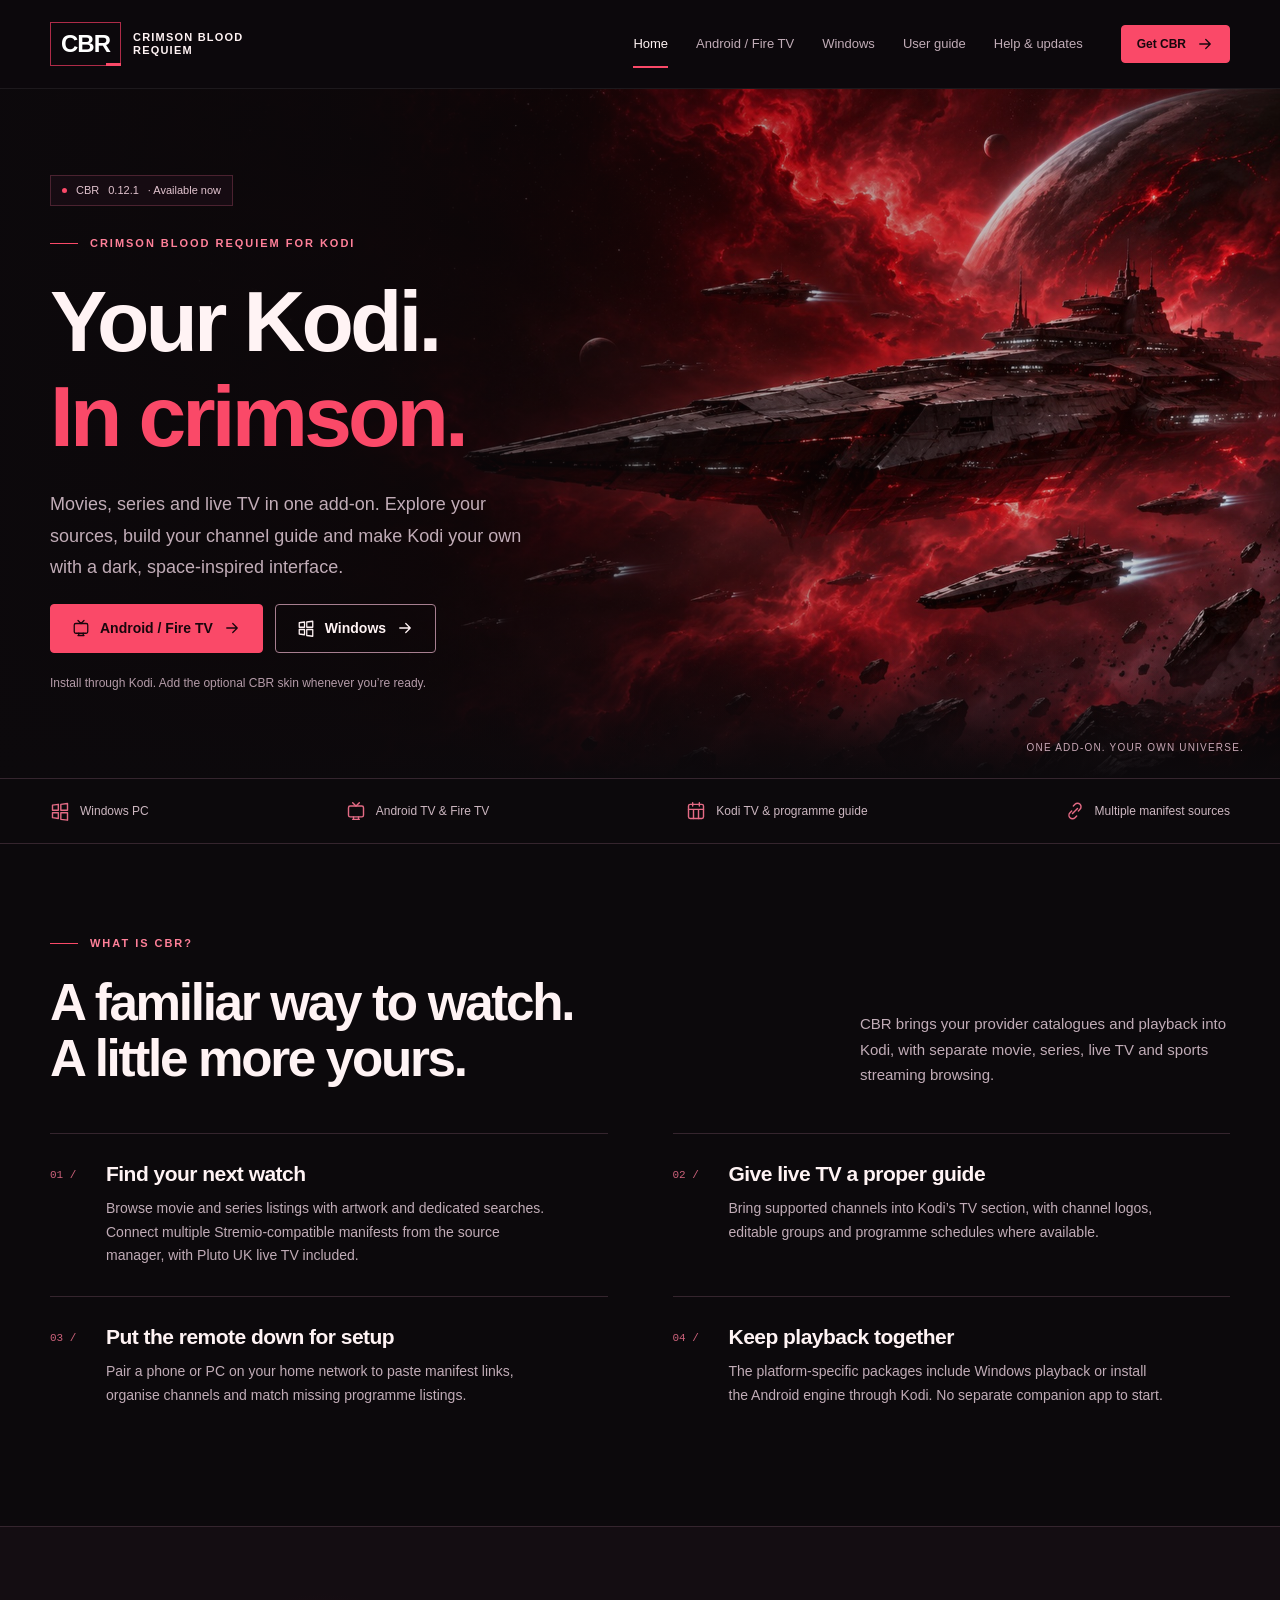
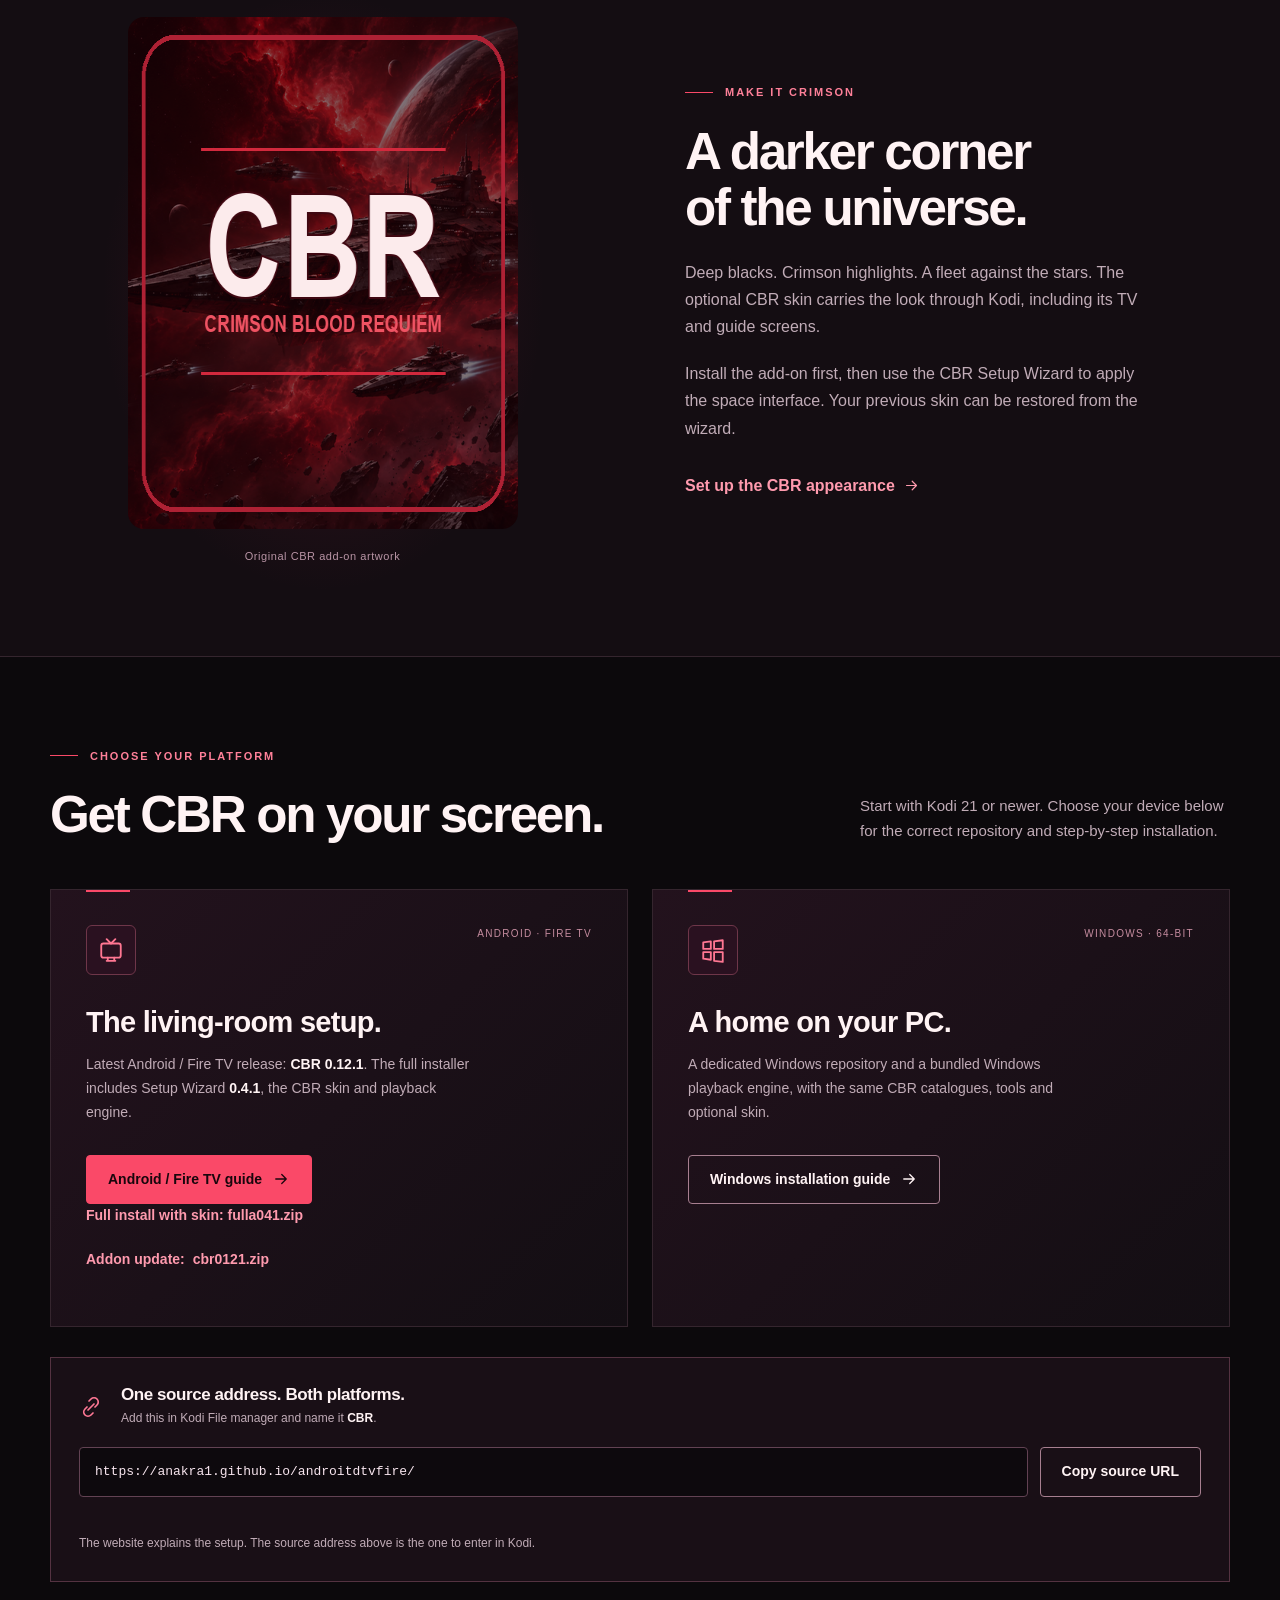
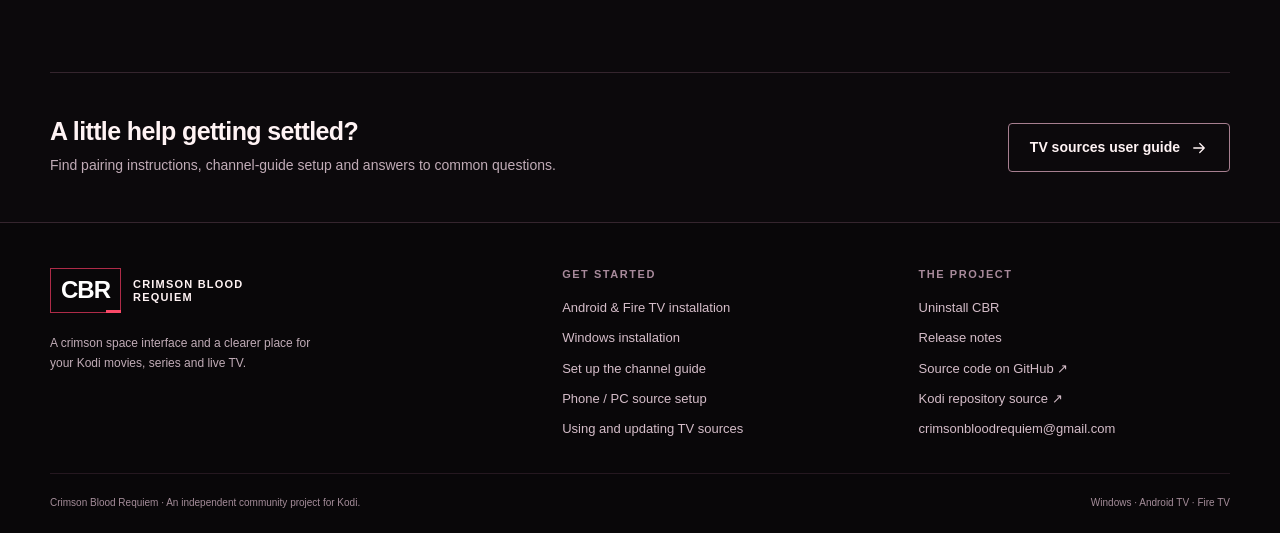
==== commit 4214810d: "Add remembered movie and episode quality filters with CAM availability notices" ====
--- a/website/index.html
+++ b/website/index.html
@@ -6,11 +6,11 @@
 <link rel="icon" type="image/png" href="assets/cbr-icon.png"><link rel="stylesheet" href="assets/site.css"><script src="assets/site.js" defer></script></head>
 <body><a class="skip-link" href="#main">Skip to content</a><header class="site-header"><div class="wrap header-inner"><a class="brand" href="index.html" aria-label="Crimson Blood Requiem home"><span class="brand-mark">CBR</span><span class="brand-name">Crimson Blood<br>Requiem</span></a><nav class="main-nav" aria-label="Main navigation"><a href="index.html" aria-current="page">Home</a><a href="android.html">Android / Fire TV</a><a href="windows.html">Windows</a><a href="guide.html">User guide</a><a href="help.html">Help & updates</a></nav><div class="header-cta"><a class="button primary small" href="index.html#install">Get CBR <svg viewBox="0 0 24 24" aria-hidden="true"><path d="M5 12h14m-6-6 6 6-6 6"/></svg></a></div></div></header>
 <main id="main">
-<section class="hero"><img class="hero-art" src="assets/crimson-fleet.jpg" alt="A fleet of dark spacecraft beneath a crimson nebula and a glowing planet" width="1920" height="1080" fetchpriority="high"><div class="wrap hero-content"><div class="hero-copy"><div class="release-tag">CBR <span data-version="android">0.12.0</span> · Available now</div><p class="eyebrow kicker">Crimson Blood Requiem for Kodi</p><h1>Your Kodi.<span class="accent">In crimson.</span></h1><p class="lead">Movies, series and live TV in one add-on. Explore your sources, build your channel guide and make Kodi your own with a dark, space-inspired interface.</p><div class="actions"><a class="button primary" href="android.html"><svg viewBox="0 0 24 24" aria-hidden="true"><rect x="3" y="6" width="18" height="13" rx="2"/><path d="m8 2 4 4 4-4m-7 17v3m6-3v3M8 22h8"/></svg> Android / Fire TV <svg viewBox="0 0 24 24" aria-hidden="true"><path d="M5 12h14m-6-6 6 6-6 6"/></svg></a><a class="button" href="windows.html"><svg viewBox="0 0 24 24" aria-hidden="true"><path d="m3 5 7-1v7H3zm10-1 8-1v8h-8zM3 14h7v7l-7-1zm10 0h8v9l-8-1z"/></svg> Windows <svg viewBox="0 0 24 24" aria-hidden="true"><path d="M5 12h14m-6-6 6 6-6 6"/></svg></a></div><p class="hero-note">Install through Kodi. Add the optional CBR skin whenever you’re ready.</p></div></div><span class="hero-foot">One add-on. Your own universe.</span></section>
+<section class="hero"><img class="hero-art" src="assets/crimson-fleet.jpg" alt="A fleet of dark spacecraft beneath a crimson nebula and a glowing planet" width="1920" height="1080" fetchpriority="high"><div class="wrap hero-content"><div class="hero-copy"><div class="release-tag">CBR <span data-version="android">0.12.1</span> · Available now</div><p class="eyebrow kicker">Crimson Blood Requiem for Kodi</p><h1>Your Kodi.<span class="accent">In crimson.</span></h1><p class="lead">Movies, series and live TV in one add-on. Explore your sources, build your channel guide and make Kodi your own with a dark, space-inspired interface.</p><div class="actions"><a class="button primary" href="android.html"><svg viewBox="0 0 24 24" aria-hidden="true"><rect x="3" y="6" width="18" height="13" rx="2"/><path d="m8 2 4 4 4-4m-7 17v3m6-3v3M8 22h8"/></svg> Android / Fire TV <svg viewBox="0 0 24 24" aria-hidden="true"><path d="M5 12h14m-6-6 6 6-6 6"/></svg></a><a class="button" href="windows.html"><svg viewBox="0 0 24 24" aria-hidden="true"><path d="m3 5 7-1v7H3zm10-1 8-1v8h-8zM3 14h7v7l-7-1zm10 0h8v9l-8-1z"/></svg> Windows <svg viewBox="0 0 24 24" aria-hidden="true"><path d="M5 12h14m-6-6 6 6-6 6"/></svg></a></div><p class="hero-note">Install through Kodi. Add the optional CBR skin whenever you’re ready.</p></div></div><span class="hero-foot">One add-on. Your own universe.</span></section>
 <div class="compat-strip"><div class="wrap compat-inner"><span><svg viewBox="0 0 24 24" aria-hidden="true"><path d="m3 5 7-1v7H3zm10-1 8-1v8h-8zM3 14h7v7l-7-1zm10 0h8v9l-8-1z"/></svg> Windows PC</span><span><svg viewBox="0 0 24 24" aria-hidden="true"><rect x="3" y="6" width="18" height="13" rx="2"/><path d="m8 2 4 4 4-4m-7 17v3m6-3v3M8 22h8"/></svg> Android TV & Fire TV</span><span><svg viewBox="0 0 24 24" aria-hidden="true"><rect x="3" y="4" width="18" height="17" rx="2"/><path d="M3 10h18M9 10v11M15 10v11M8 2v4m8-4v4"/></svg> Kodi TV & programme guide</span><span><svg viewBox="0 0 24 24" aria-hidden="true"><path d="M9 15l6-6m-7 3-2 2a4 4 0 0 0 6 6l2-2m-4-12 2-2a4 4 0 0 1 6 6l-2 2"/></svg> Multiple manifest sources</span></div></div>
 <section class="section wrap" id="features"><div class="section-heading"><div><p class="eyebrow kicker">What is CBR?</p><h2>A familiar way to watch.<br>A little more yours.</h2></div><p>CBR brings your provider catalogues and playback into Kodi, with separate movie, series, live TV and sports streaming browsing.</p></div><div class="feature-grid"><article class="feature"><span>01 /</span><div><h3>Find your next watch</h3><p>Browse movie and series listings with artwork and dedicated searches. Connect multiple Stremio-compatible manifests from the source manager, with Pluto UK live TV included.</p></div></article><article class="feature"><span>02 /</span><div><h3>Give live TV a proper guide</h3><p>Bring supported channels into Kodi’s TV section, with channel logos, editable groups and programme schedules where available.</p></div></article><article class="feature"><span>03 /</span><div><h3>Put the remote down for setup</h3><p>Pair a phone or PC on your home network to paste manifest links, organise channels and match missing programme listings.</p></div></article><article class="feature"><span>04 /</span><div><h3>Keep playback together</h3><p>The platform-specific packages include Windows playback or install the Android engine through Kodi. No separate companion app to start.</p></div></article></div></section>
 <section class="look-section"><div class="wrap section look-grid"><div class="art-panel"><img src="assets/cbr-icon.png" alt="CBR Crimson Blood Requiem add-on artwork featuring the crimson space fleet" width="512" height="512" loading="lazy"><p class="art-caption">Original CBR add-on artwork</p></div><div class="look-copy"><p class="eyebrow kicker">Make it Crimson</p><h2>A darker corner<br>of the universe.</h2><p>Deep blacks. Crimson highlights. A fleet against the stars. The optional CBR skin carries the look through Kodi, including its TV and guide screens.</p><p>Install the add-on first, then use the CBR Setup Wizard to apply the space interface. Your previous skin can be restored from the wizard.</p><a class="text-link" href="help.html#skin">Set up the CBR appearance <svg viewBox="0 0 24 24" aria-hidden="true"><path d="M5 12h14m-6-6 6 6-6 6"/></svg></a></div></div></section>
-<section class="section wrap" id="install"><div class="section-heading"><div><p class="eyebrow kicker">Choose your platform</p><h2>Get CBR on your screen.</h2></div><p>Start with Kodi 21 or newer. Choose your device below for the correct repository and step-by-step installation.</p></div><div class="downloads"><article class="download-card"><div class="card-top"><div class="device-icon"><svg viewBox="0 0 24 24" aria-hidden="true"><rect x="3" y="6" width="18" height="13" rx="2"/><path d="m8 2 4 4 4-4m-7 17v3m6-3v3M8 22h8"/></svg></div><span class="card-label">Android · Fire TV</span></div><h3>The living-room setup.</h3><p>Latest Android / Fire TV release: <strong>CBR 0.12.0</strong>. The full installer includes Setup Wizard <strong>0.4.0</strong>, the CBR skin and playback engine.</p><a class="button primary" href="android.html">Android / Fire TV guide <svg viewBox="0 0 24 24" aria-hidden="true"><path d="M5 12h14m-6-6 6 6-6 6"/></svg></a><p><a class="text-link" href="../fulla040.zip" download>Full install with skin: fulla040.zip</a></p><p><a class="text-link" href="../cbr0120.zip" data-android-update download>Addon update: <span data-update-name>cbr0120.zip</span></a></p></article><article class="download-card"><div class="card-top"><div class="device-icon"><svg viewBox="0 0 24 24" aria-hidden="true"><path d="m3 5 7-1v7H3zm10-1 8-1v8h-8zM3 14h7v7l-7-1zm10 0h8v9l-8-1z"/></svg></div><span class="card-label">Windows · 64-bit</span></div><h3>A home on your PC.</h3><p>A dedicated Windows repository and a bundled Windows playback engine, with the same CBR catalogues, tools and optional skin.</p><a class="button" href="windows.html">Windows installation guide <svg viewBox="0 0 24 24" aria-hidden="true"><path d="M5 12h14m-6-6 6 6-6 6"/></svg></a></article></div><div class="source-panel"><div class="source-heading"><svg viewBox="0 0 24 24" aria-hidden="true"><path d="M9 15l6-6m-7 3-2 2a4 4 0 0 0 6 6l2-2m-4-12 2-2a4 4 0 0 1 6 6l-2 2"/></svg><div><h3>One source address. Both platforms.</h3><p>Add this in Kodi File manager and name it <strong>CBR</strong>.</p></div></div>
+<section class="section wrap" id="install"><div class="section-heading"><div><p class="eyebrow kicker">Choose your platform</p><h2>Get CBR on your screen.</h2></div><p>Start with Kodi 21 or newer. Choose your device below for the correct repository and step-by-step installation.</p></div><div class="downloads"><article class="download-card"><div class="card-top"><div class="device-icon"><svg viewBox="0 0 24 24" aria-hidden="true"><rect x="3" y="6" width="18" height="13" rx="2"/><path d="m8 2 4 4 4-4m-7 17v3m6-3v3M8 22h8"/></svg></div><span class="card-label">Android · Fire TV</span></div><h3>The living-room setup.</h3><p>Latest Android / Fire TV release: <strong>CBR 0.12.1</strong>. The full installer includes Setup Wizard <strong>0.4.1</strong>, the CBR skin and playback engine.</p><a class="button primary" href="android.html">Android / Fire TV guide <svg viewBox="0 0 24 24" aria-hidden="true"><path d="M5 12h14m-6-6 6 6-6 6"/></svg></a><p><a class="text-link" href="../fulla041.zip" download>Full install with skin: fulla041.zip</a></p><p><a class="text-link" href="../cbr0121.zip" data-android-update download>Addon update: <span data-update-name>cbr0121.zip</span></a></p></article><article class="download-card"><div class="card-top"><div class="device-icon"><svg viewBox="0 0 24 24" aria-hidden="true"><path d="m3 5 7-1v7H3zm10-1 8-1v8h-8zM3 14h7v7l-7-1zm10 0h8v9l-8-1z"/></svg></div><span class="card-label">Windows · 64-bit</span></div><h3>A home on your PC.</h3><p>A dedicated Windows repository and a bundled Windows playback engine, with the same CBR catalogues, tools and optional skin.</p><a class="button" href="windows.html">Windows installation guide <svg viewBox="0 0 24 24" aria-hidden="true"><path d="M5 12h14m-6-6 6 6-6 6"/></svg></a></article></div><div class="source-panel"><div class="source-heading"><svg viewBox="0 0 24 24" aria-hidden="true"><path d="M9 15l6-6m-7 3-2 2a4 4 0 0 0 6 6l2-2m-4-12 2-2a4 4 0 0 1 6 6l-2 2"/></svg><div><h3>One source address. Both platforms.</h3><p>Add this in Kodi File manager and name it <strong>CBR</strong>.</p></div></div>
     <div class="copy-row"><input id="source-url" aria-label="Kodi source URL" readonly value="https://anakra1.github.io/androitdtvfire/" spellcheck="false"><button class="button" type="button" data-copy="source-url" data-status="source-url-status">Copy source URL</button></div>
     <p class="copy-status" id="source-url-status" role="status" aria-live="polite"></p><p class="source-note">The website explains the setup. The source address above is the one to enter in Kodi.</p></div></section>
 <section class="wrap help-banner"><div><h3>A little help getting settled?</h3><p>Find pairing instructions, channel-guide setup and answers to common questions.</p></div><a class="button" href="guide.html">TV sources user guide <svg viewBox="0 0 24 24" aria-hidden="true"><path d="M5 12h14m-6-6 6 6-6 6"/></svg></a></section></main>
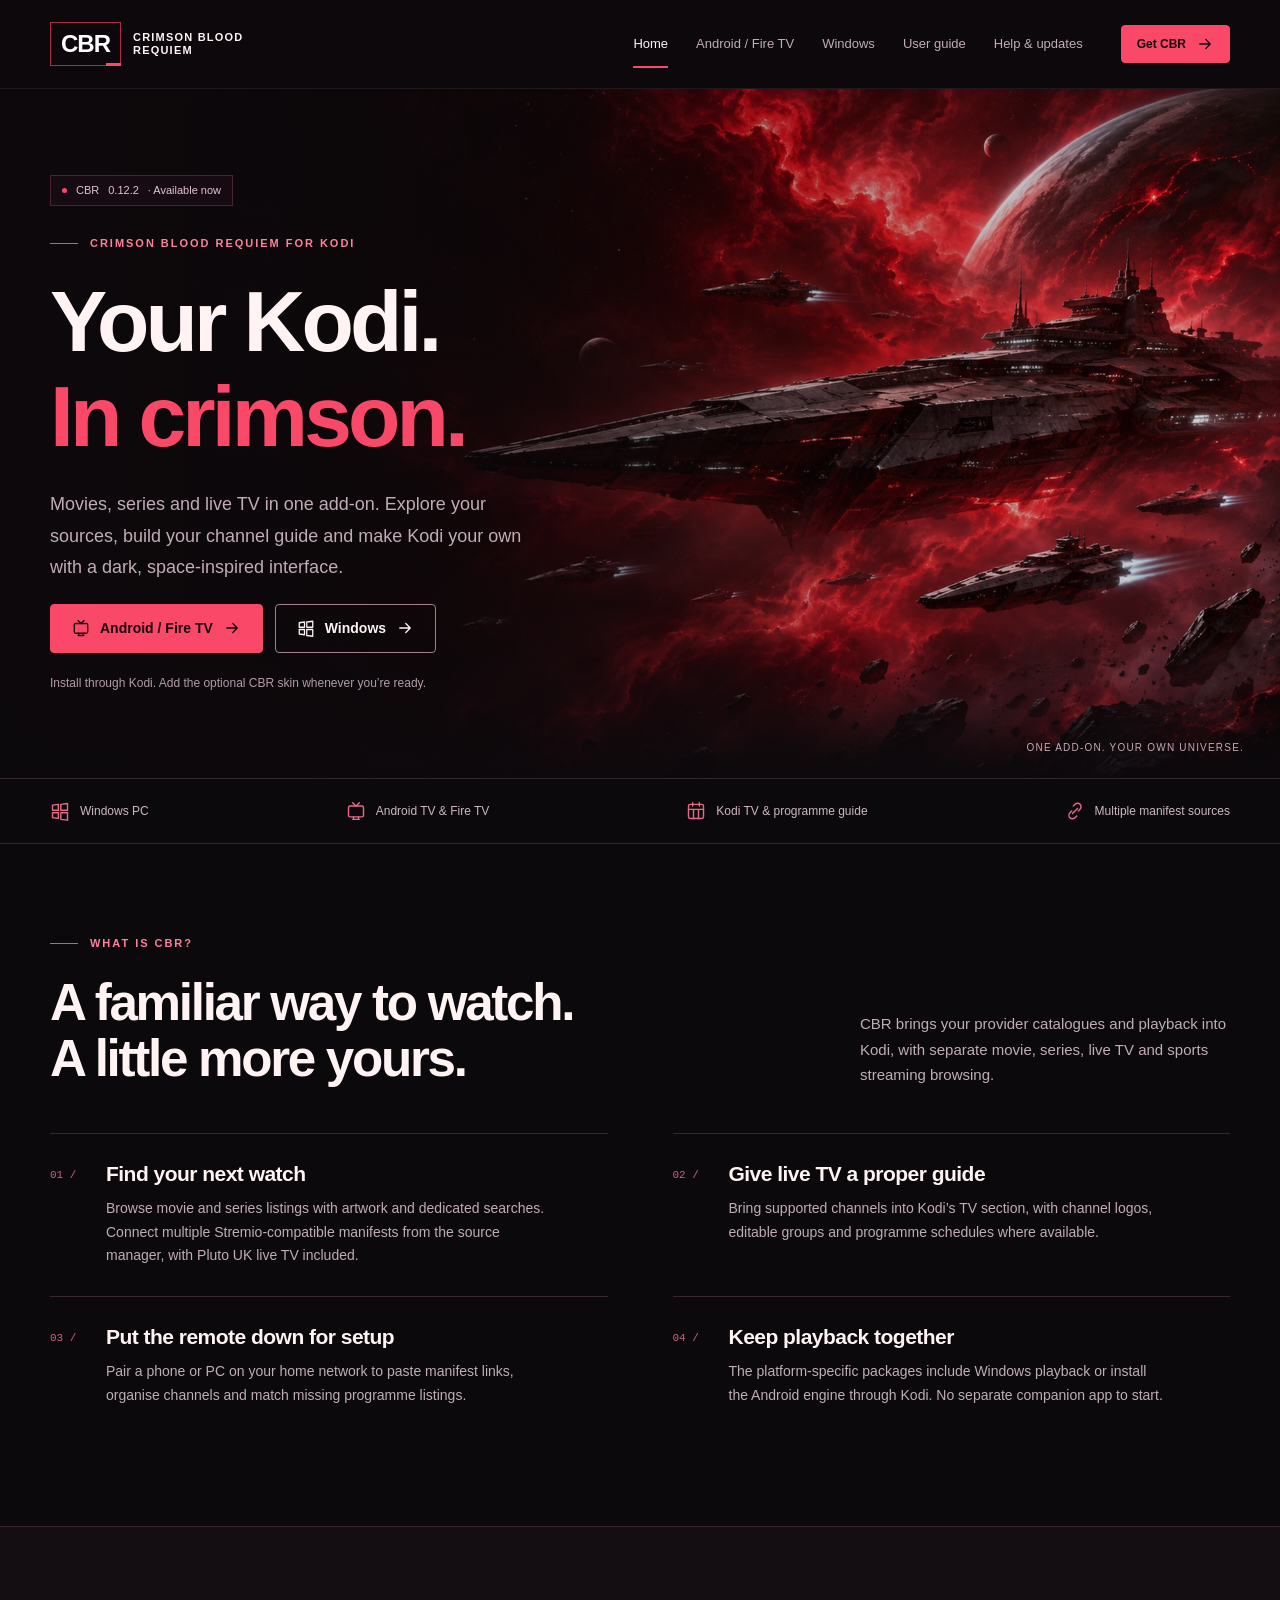
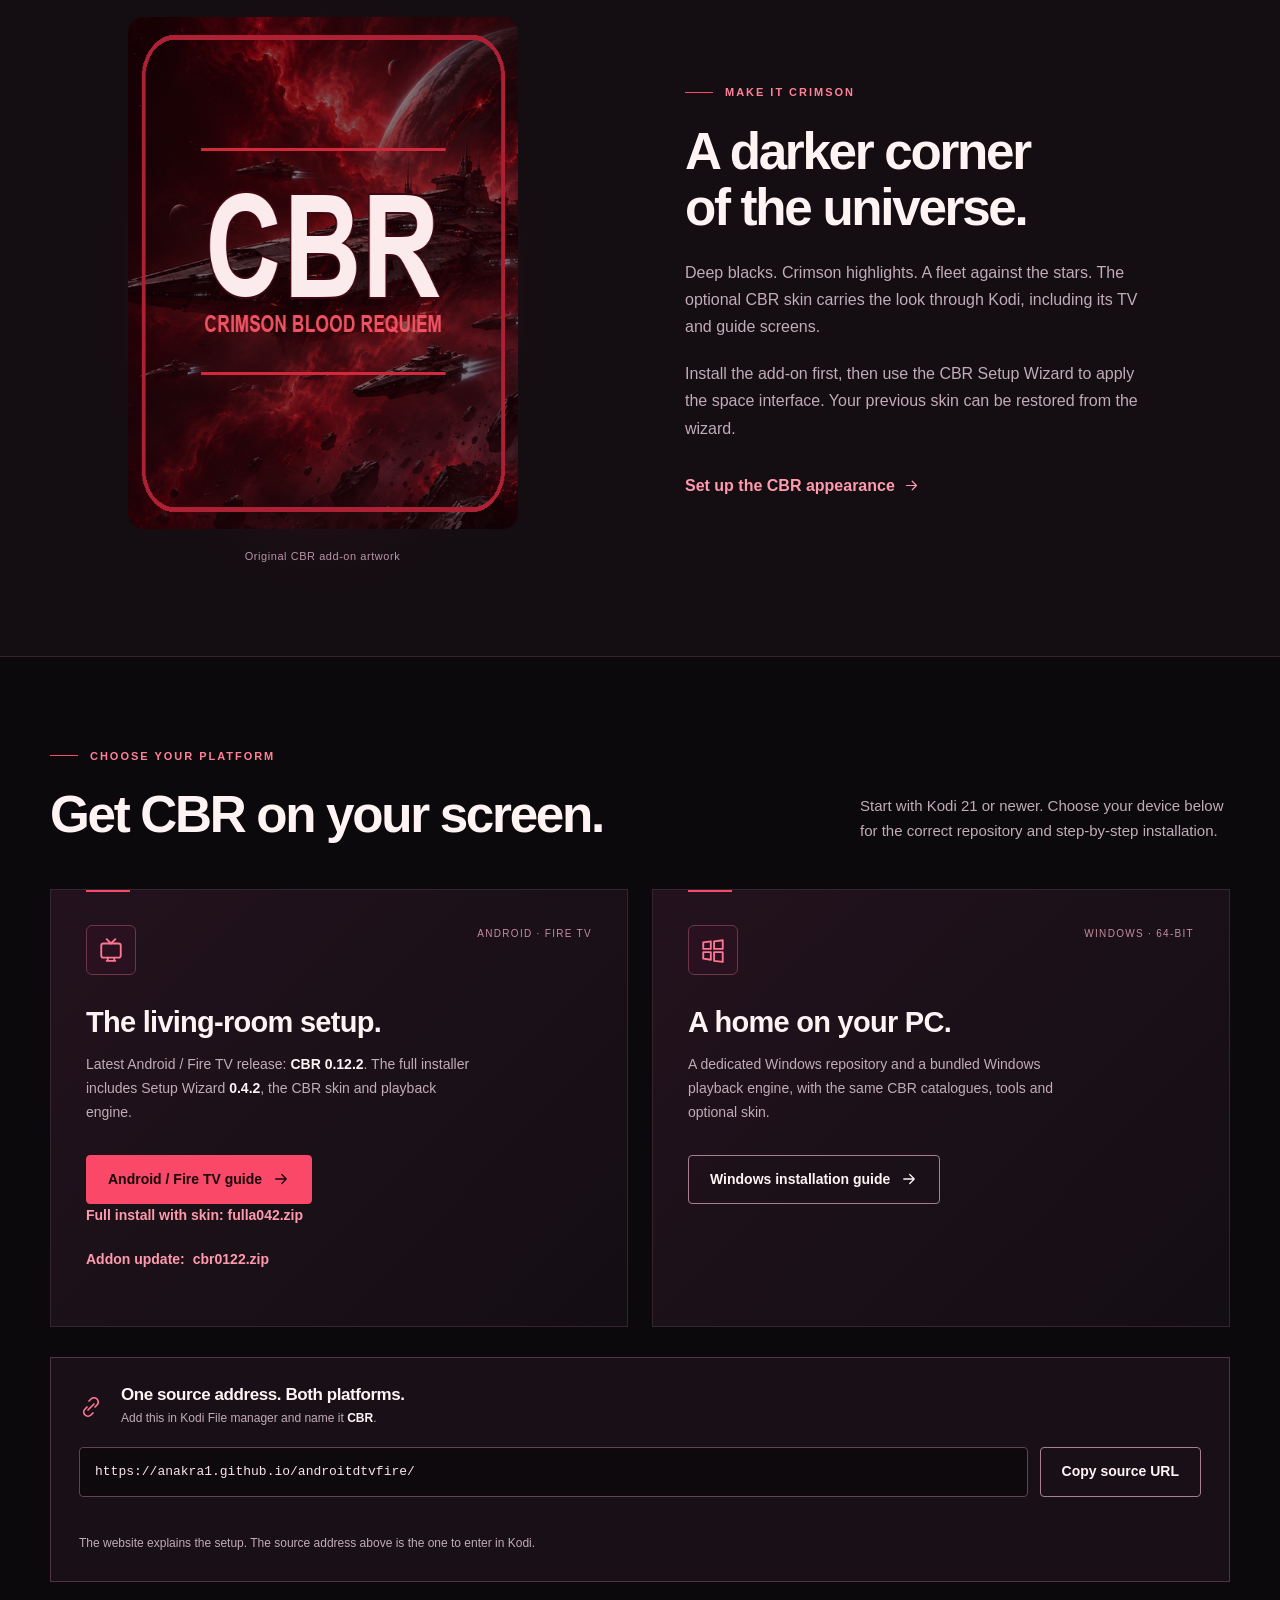
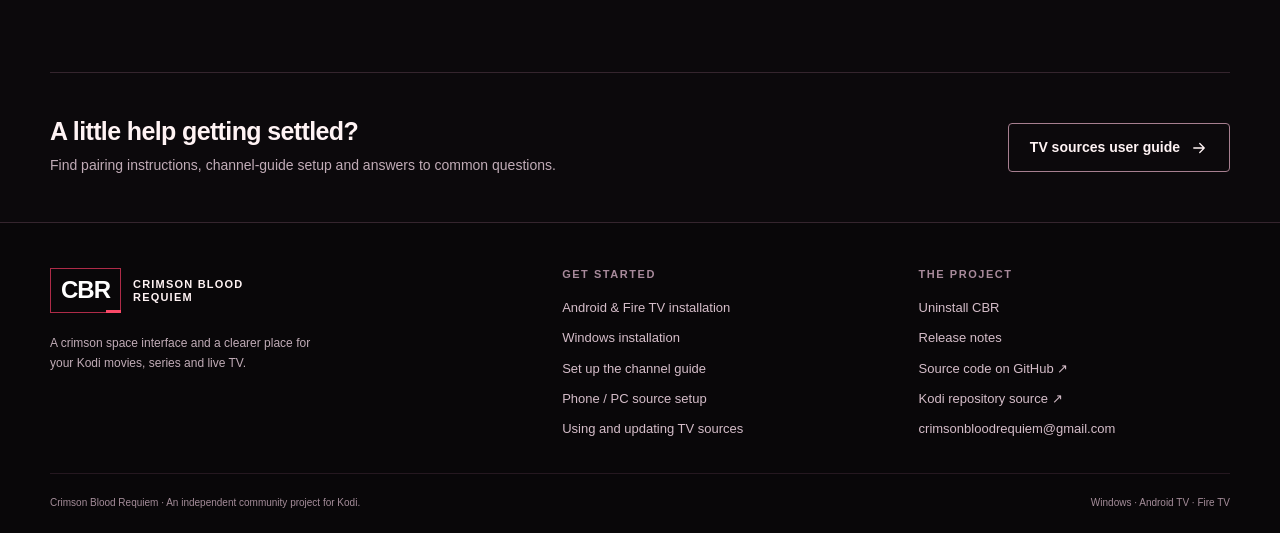
==== commit 38e30220: "Add Exit CBR and confirmed Quit Kodi controls on Windows and Android" ====
--- a/website/index.html
+++ b/website/index.html
@@ -6,11 +6,11 @@
 <link rel="icon" type="image/png" href="assets/cbr-icon.png"><link rel="stylesheet" href="assets/site.css"><script src="assets/site.js" defer></script></head>
 <body><a class="skip-link" href="#main">Skip to content</a><header class="site-header"><div class="wrap header-inner"><a class="brand" href="index.html" aria-label="Crimson Blood Requiem home"><span class="brand-mark">CBR</span><span class="brand-name">Crimson Blood<br>Requiem</span></a><nav class="main-nav" aria-label="Main navigation"><a href="index.html" aria-current="page">Home</a><a href="android.html">Android / Fire TV</a><a href="windows.html">Windows</a><a href="guide.html">User guide</a><a href="help.html">Help & updates</a></nav><div class="header-cta"><a class="button primary small" href="index.html#install">Get CBR <svg viewBox="0 0 24 24" aria-hidden="true"><path d="M5 12h14m-6-6 6 6-6 6"/></svg></a></div></div></header>
 <main id="main">
-<section class="hero"><img class="hero-art" src="assets/crimson-fleet.jpg" alt="A fleet of dark spacecraft beneath a crimson nebula and a glowing planet" width="1920" height="1080" fetchpriority="high"><div class="wrap hero-content"><div class="hero-copy"><div class="release-tag">CBR <span data-version="android">0.12.1</span> · Available now</div><p class="eyebrow kicker">Crimson Blood Requiem for Kodi</p><h1>Your Kodi.<span class="accent">In crimson.</span></h1><p class="lead">Movies, series and live TV in one add-on. Explore your sources, build your channel guide and make Kodi your own with a dark, space-inspired interface.</p><div class="actions"><a class="button primary" href="android.html"><svg viewBox="0 0 24 24" aria-hidden="true"><rect x="3" y="6" width="18" height="13" rx="2"/><path d="m8 2 4 4 4-4m-7 17v3m6-3v3M8 22h8"/></svg> Android / Fire TV <svg viewBox="0 0 24 24" aria-hidden="true"><path d="M5 12h14m-6-6 6 6-6 6"/></svg></a><a class="button" href="windows.html"><svg viewBox="0 0 24 24" aria-hidden="true"><path d="m3 5 7-1v7H3zm10-1 8-1v8h-8zM3 14h7v7l-7-1zm10 0h8v9l-8-1z"/></svg> Windows <svg viewBox="0 0 24 24" aria-hidden="true"><path d="M5 12h14m-6-6 6 6-6 6"/></svg></a></div><p class="hero-note">Install through Kodi. Add the optional CBR skin whenever you’re ready.</p></div></div><span class="hero-foot">One add-on. Your own universe.</span></section>
+<section class="hero"><img class="hero-art" src="assets/crimson-fleet.jpg" alt="A fleet of dark spacecraft beneath a crimson nebula and a glowing planet" width="1920" height="1080" fetchpriority="high"><div class="wrap hero-content"><div class="hero-copy"><div class="release-tag">CBR <span data-version="android">0.12.2</span> · Available now</div><p class="eyebrow kicker">Crimson Blood Requiem for Kodi</p><h1>Your Kodi.<span class="accent">In crimson.</span></h1><p class="lead">Movies, series and live TV in one add-on. Explore your sources, build your channel guide and make Kodi your own with a dark, space-inspired interface.</p><div class="actions"><a class="button primary" href="android.html"><svg viewBox="0 0 24 24" aria-hidden="true"><rect x="3" y="6" width="18" height="13" rx="2"/><path d="m8 2 4 4 4-4m-7 17v3m6-3v3M8 22h8"/></svg> Android / Fire TV <svg viewBox="0 0 24 24" aria-hidden="true"><path d="M5 12h14m-6-6 6 6-6 6"/></svg></a><a class="button" href="windows.html"><svg viewBox="0 0 24 24" aria-hidden="true"><path d="m3 5 7-1v7H3zm10-1 8-1v8h-8zM3 14h7v7l-7-1zm10 0h8v9l-8-1z"/></svg> Windows <svg viewBox="0 0 24 24" aria-hidden="true"><path d="M5 12h14m-6-6 6 6-6 6"/></svg></a></div><p class="hero-note">Install through Kodi. Add the optional CBR skin whenever you’re ready.</p></div></div><span class="hero-foot">One add-on. Your own universe.</span></section>
 <div class="compat-strip"><div class="wrap compat-inner"><span><svg viewBox="0 0 24 24" aria-hidden="true"><path d="m3 5 7-1v7H3zm10-1 8-1v8h-8zM3 14h7v7l-7-1zm10 0h8v9l-8-1z"/></svg> Windows PC</span><span><svg viewBox="0 0 24 24" aria-hidden="true"><rect x="3" y="6" width="18" height="13" rx="2"/><path d="m8 2 4 4 4-4m-7 17v3m6-3v3M8 22h8"/></svg> Android TV & Fire TV</span><span><svg viewBox="0 0 24 24" aria-hidden="true"><rect x="3" y="4" width="18" height="17" rx="2"/><path d="M3 10h18M9 10v11M15 10v11M8 2v4m8-4v4"/></svg> Kodi TV & programme guide</span><span><svg viewBox="0 0 24 24" aria-hidden="true"><path d="M9 15l6-6m-7 3-2 2a4 4 0 0 0 6 6l2-2m-4-12 2-2a4 4 0 0 1 6 6l-2 2"/></svg> Multiple manifest sources</span></div></div>
 <section class="section wrap" id="features"><div class="section-heading"><div><p class="eyebrow kicker">What is CBR?</p><h2>A familiar way to watch.<br>A little more yours.</h2></div><p>CBR brings your provider catalogues and playback into Kodi, with separate movie, series, live TV and sports streaming browsing.</p></div><div class="feature-grid"><article class="feature"><span>01 /</span><div><h3>Find your next watch</h3><p>Browse movie and series listings with artwork and dedicated searches. Connect multiple Stremio-compatible manifests from the source manager, with Pluto UK live TV included.</p></div></article><article class="feature"><span>02 /</span><div><h3>Give live TV a proper guide</h3><p>Bring supported channels into Kodi’s TV section, with channel logos, editable groups and programme schedules where available.</p></div></article><article class="feature"><span>03 /</span><div><h3>Put the remote down for setup</h3><p>Pair a phone or PC on your home network to paste manifest links, organise channels and match missing programme listings.</p></div></article><article class="feature"><span>04 /</span><div><h3>Keep playback together</h3><p>The platform-specific packages include Windows playback or install the Android engine through Kodi. No separate companion app to start.</p></div></article></div></section>
 <section class="look-section"><div class="wrap section look-grid"><div class="art-panel"><img src="assets/cbr-icon.png" alt="CBR Crimson Blood Requiem add-on artwork featuring the crimson space fleet" width="512" height="512" loading="lazy"><p class="art-caption">Original CBR add-on artwork</p></div><div class="look-copy"><p class="eyebrow kicker">Make it Crimson</p><h2>A darker corner<br>of the universe.</h2><p>Deep blacks. Crimson highlights. A fleet against the stars. The optional CBR skin carries the look through Kodi, including its TV and guide screens.</p><p>Install the add-on first, then use the CBR Setup Wizard to apply the space interface. Your previous skin can be restored from the wizard.</p><a class="text-link" href="help.html#skin">Set up the CBR appearance <svg viewBox="0 0 24 24" aria-hidden="true"><path d="M5 12h14m-6-6 6 6-6 6"/></svg></a></div></div></section>
-<section class="section wrap" id="install"><div class="section-heading"><div><p class="eyebrow kicker">Choose your platform</p><h2>Get CBR on your screen.</h2></div><p>Start with Kodi 21 or newer. Choose your device below for the correct repository and step-by-step installation.</p></div><div class="downloads"><article class="download-card"><div class="card-top"><div class="device-icon"><svg viewBox="0 0 24 24" aria-hidden="true"><rect x="3" y="6" width="18" height="13" rx="2"/><path d="m8 2 4 4 4-4m-7 17v3m6-3v3M8 22h8"/></svg></div><span class="card-label">Android · Fire TV</span></div><h3>The living-room setup.</h3><p>Latest Android / Fire TV release: <strong>CBR 0.12.1</strong>. The full installer includes Setup Wizard <strong>0.4.1</strong>, the CBR skin and playback engine.</p><a class="button primary" href="android.html">Android / Fire TV guide <svg viewBox="0 0 24 24" aria-hidden="true"><path d="M5 12h14m-6-6 6 6-6 6"/></svg></a><p><a class="text-link" href="../fulla041.zip" download>Full install with skin: fulla041.zip</a></p><p><a class="text-link" href="../cbr0121.zip" data-android-update download>Addon update: <span data-update-name>cbr0121.zip</span></a></p></article><article class="download-card"><div class="card-top"><div class="device-icon"><svg viewBox="0 0 24 24" aria-hidden="true"><path d="m3 5 7-1v7H3zm10-1 8-1v8h-8zM3 14h7v7l-7-1zm10 0h8v9l-8-1z"/></svg></div><span class="card-label">Windows · 64-bit</span></div><h3>A home on your PC.</h3><p>A dedicated Windows repository and a bundled Windows playback engine, with the same CBR catalogues, tools and optional skin.</p><a class="button" href="windows.html">Windows installation guide <svg viewBox="0 0 24 24" aria-hidden="true"><path d="M5 12h14m-6-6 6 6-6 6"/></svg></a></article></div><div class="source-panel"><div class="source-heading"><svg viewBox="0 0 24 24" aria-hidden="true"><path d="M9 15l6-6m-7 3-2 2a4 4 0 0 0 6 6l2-2m-4-12 2-2a4 4 0 0 1 6 6l-2 2"/></svg><div><h3>One source address. Both platforms.</h3><p>Add this in Kodi File manager and name it <strong>CBR</strong>.</p></div></div>
+<section class="section wrap" id="install"><div class="section-heading"><div><p class="eyebrow kicker">Choose your platform</p><h2>Get CBR on your screen.</h2></div><p>Start with Kodi 21 or newer. Choose your device below for the correct repository and step-by-step installation.</p></div><div class="downloads"><article class="download-card"><div class="card-top"><div class="device-icon"><svg viewBox="0 0 24 24" aria-hidden="true"><rect x="3" y="6" width="18" height="13" rx="2"/><path d="m8 2 4 4 4-4m-7 17v3m6-3v3M8 22h8"/></svg></div><span class="card-label">Android · Fire TV</span></div><h3>The living-room setup.</h3><p>Latest Android / Fire TV release: <strong>CBR 0.12.2</strong>. The full installer includes Setup Wizard <strong>0.4.2</strong>, the CBR skin and playback engine.</p><a class="button primary" href="android.html">Android / Fire TV guide <svg viewBox="0 0 24 24" aria-hidden="true"><path d="M5 12h14m-6-6 6 6-6 6"/></svg></a><p><a class="text-link" href="../fulla042.zip" download>Full install with skin: fulla042.zip</a></p><p><a class="text-link" href="../cbr0122.zip" data-android-update download>Addon update: <span data-update-name>cbr0122.zip</span></a></p></article><article class="download-card"><div class="card-top"><div class="device-icon"><svg viewBox="0 0 24 24" aria-hidden="true"><path d="m3 5 7-1v7H3zm10-1 8-1v8h-8zM3 14h7v7l-7-1zm10 0h8v9l-8-1z"/></svg></div><span class="card-label">Windows · 64-bit</span></div><h3>A home on your PC.</h3><p>A dedicated Windows repository and a bundled Windows playback engine, with the same CBR catalogues, tools and optional skin.</p><a class="button" href="windows.html">Windows installation guide <svg viewBox="0 0 24 24" aria-hidden="true"><path d="M5 12h14m-6-6 6 6-6 6"/></svg></a></article></div><div class="source-panel"><div class="source-heading"><svg viewBox="0 0 24 24" aria-hidden="true"><path d="M9 15l6-6m-7 3-2 2a4 4 0 0 0 6 6l2-2m-4-12 2-2a4 4 0 0 1 6 6l-2 2"/></svg><div><h3>One source address. Both platforms.</h3><p>Add this in Kodi File manager and name it <strong>CBR</strong>.</p></div></div>
     <div class="copy-row"><input id="source-url" aria-label="Kodi source URL" readonly value="https://anakra1.github.io/androitdtvfire/" spellcheck="false"><button class="button" type="button" data-copy="source-url" data-status="source-url-status">Copy source URL</button></div>
     <p class="copy-status" id="source-url-status" role="status" aria-live="polite"></p><p class="source-note">The website explains the setup. The source address above is the one to enter in Kodi.</p></div></section>
 <section class="wrap help-banner"><div><h3>A little help getting settled?</h3><p>Find pairing instructions, channel-guide setup and answers to common questions.</p></div><a class="button" href="guide.html">TV sources user guide <svg viewBox="0 0 24 24" aria-hidden="true"><path d="M5 12h14m-6-6 6 6-6 6"/></svg></a></section></main>
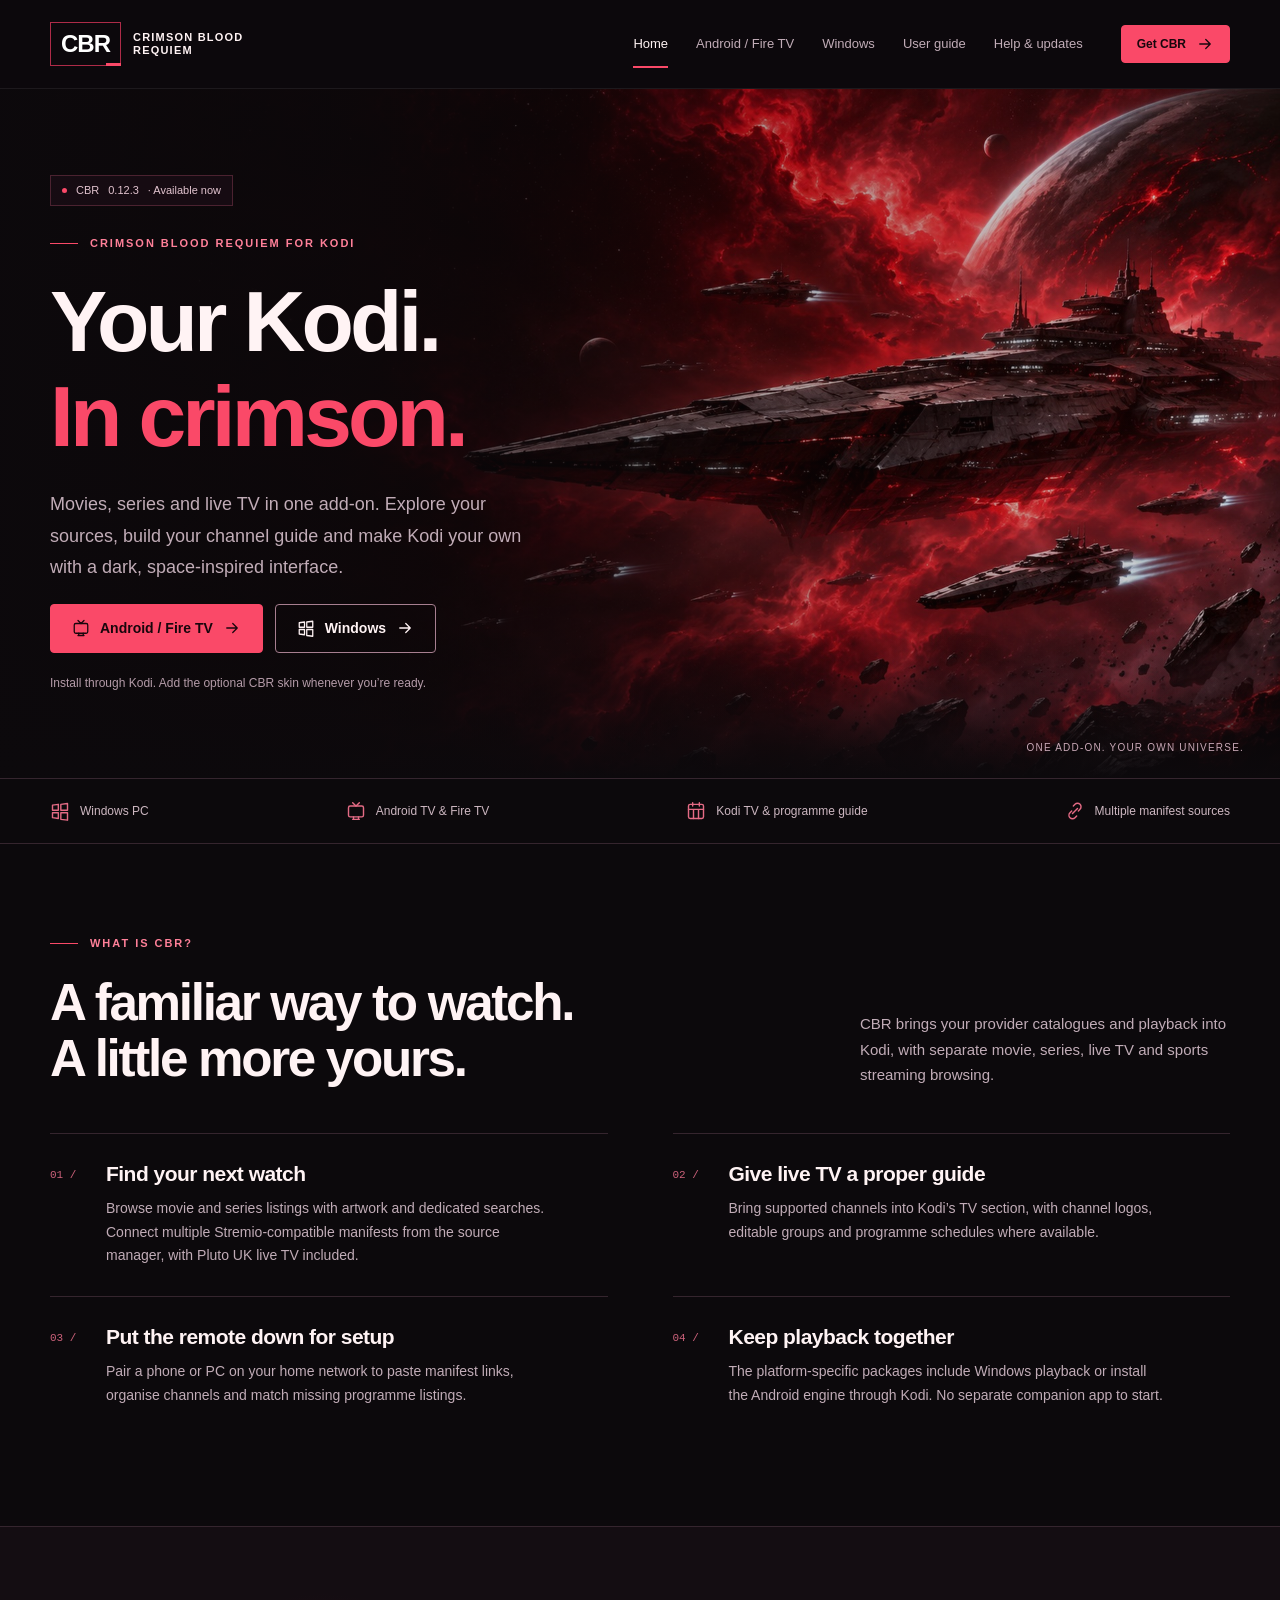
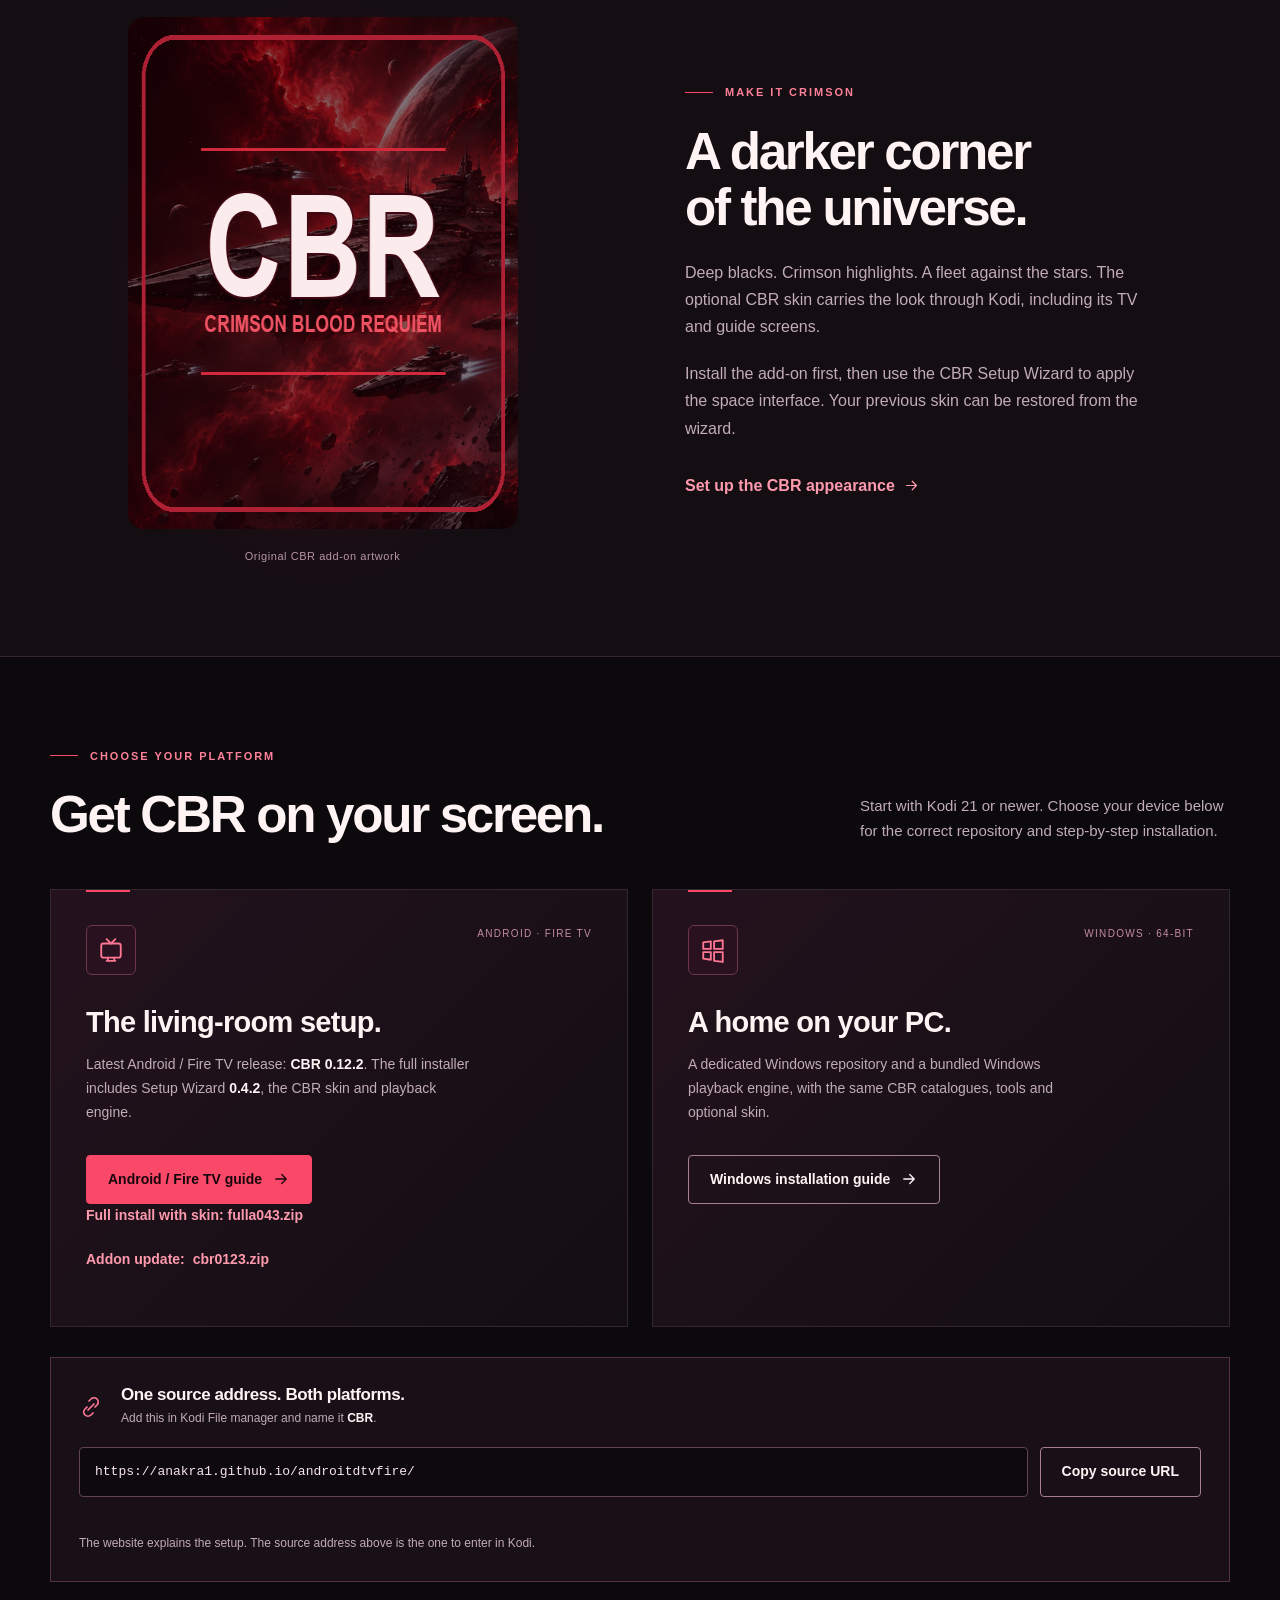
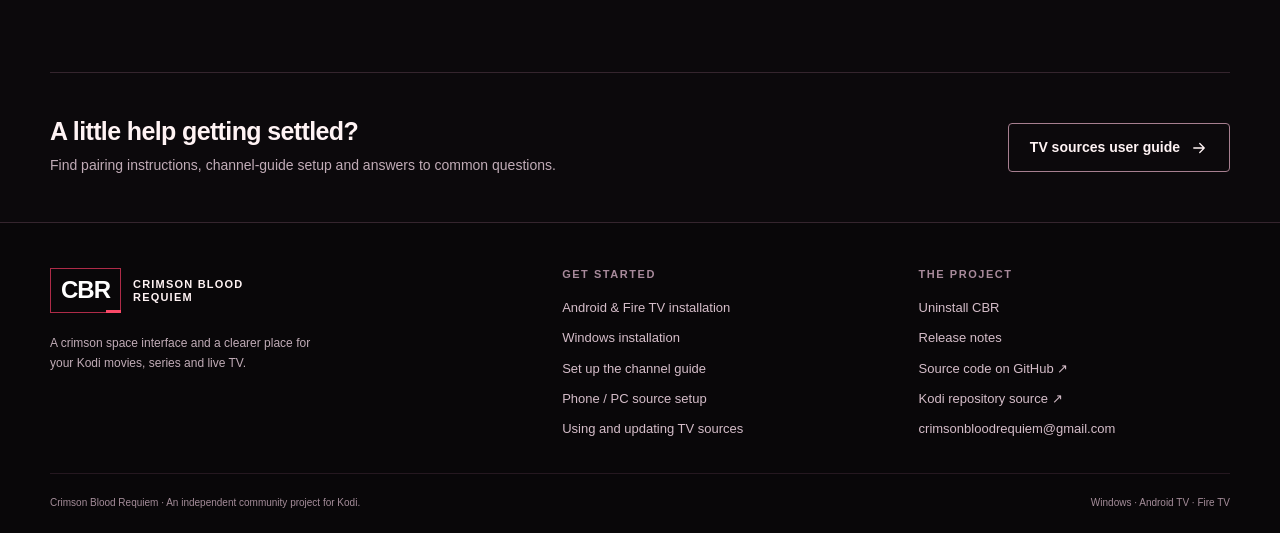
==== commit 320eecea: "Fix Android playback engine for legacy loaders with dual ELF hash tables" ====
--- a/website/index.html
+++ b/website/index.html
@@ -6,11 +6,11 @@
 <link rel="icon" type="image/png" href="assets/cbr-icon.png"><link rel="stylesheet" href="assets/site.css"><script src="assets/site.js" defer></script></head>
 <body><a class="skip-link" href="#main">Skip to content</a><header class="site-header"><div class="wrap header-inner"><a class="brand" href="index.html" aria-label="Crimson Blood Requiem home"><span class="brand-mark">CBR</span><span class="brand-name">Crimson Blood<br>Requiem</span></a><nav class="main-nav" aria-label="Main navigation"><a href="index.html" aria-current="page">Home</a><a href="android.html">Android / Fire TV</a><a href="windows.html">Windows</a><a href="guide.html">User guide</a><a href="help.html">Help & updates</a></nav><div class="header-cta"><a class="button primary small" href="index.html#install">Get CBR <svg viewBox="0 0 24 24" aria-hidden="true"><path d="M5 12h14m-6-6 6 6-6 6"/></svg></a></div></div></header>
 <main id="main">
-<section class="hero"><img class="hero-art" src="assets/crimson-fleet.jpg" alt="A fleet of dark spacecraft beneath a crimson nebula and a glowing planet" width="1920" height="1080" fetchpriority="high"><div class="wrap hero-content"><div class="hero-copy"><div class="release-tag">CBR <span data-version="android">0.12.2</span> · Available now</div><p class="eyebrow kicker">Crimson Blood Requiem for Kodi</p><h1>Your Kodi.<span class="accent">In crimson.</span></h1><p class="lead">Movies, series and live TV in one add-on. Explore your sources, build your channel guide and make Kodi your own with a dark, space-inspired interface.</p><div class="actions"><a class="button primary" href="android.html"><svg viewBox="0 0 24 24" aria-hidden="true"><rect x="3" y="6" width="18" height="13" rx="2"/><path d="m8 2 4 4 4-4m-7 17v3m6-3v3M8 22h8"/></svg> Android / Fire TV <svg viewBox="0 0 24 24" aria-hidden="true"><path d="M5 12h14m-6-6 6 6-6 6"/></svg></a><a class="button" href="windows.html"><svg viewBox="0 0 24 24" aria-hidden="true"><path d="m3 5 7-1v7H3zm10-1 8-1v8h-8zM3 14h7v7l-7-1zm10 0h8v9l-8-1z"/></svg> Windows <svg viewBox="0 0 24 24" aria-hidden="true"><path d="M5 12h14m-6-6 6 6-6 6"/></svg></a></div><p class="hero-note">Install through Kodi. Add the optional CBR skin whenever you’re ready.</p></div></div><span class="hero-foot">One add-on. Your own universe.</span></section>
+<section class="hero"><img class="hero-art" src="assets/crimson-fleet.jpg" alt="A fleet of dark spacecraft beneath a crimson nebula and a glowing planet" width="1920" height="1080" fetchpriority="high"><div class="wrap hero-content"><div class="hero-copy"><div class="release-tag">CBR <span data-version="android">0.12.3</span> · Available now</div><p class="eyebrow kicker">Crimson Blood Requiem for Kodi</p><h1>Your Kodi.<span class="accent">In crimson.</span></h1><p class="lead">Movies, series and live TV in one add-on. Explore your sources, build your channel guide and make Kodi your own with a dark, space-inspired interface.</p><div class="actions"><a class="button primary" href="android.html"><svg viewBox="0 0 24 24" aria-hidden="true"><rect x="3" y="6" width="18" height="13" rx="2"/><path d="m8 2 4 4 4-4m-7 17v3m6-3v3M8 22h8"/></svg> Android / Fire TV <svg viewBox="0 0 24 24" aria-hidden="true"><path d="M5 12h14m-6-6 6 6-6 6"/></svg></a><a class="button" href="windows.html"><svg viewBox="0 0 24 24" aria-hidden="true"><path d="m3 5 7-1v7H3zm10-1 8-1v8h-8zM3 14h7v7l-7-1zm10 0h8v9l-8-1z"/></svg> Windows <svg viewBox="0 0 24 24" aria-hidden="true"><path d="M5 12h14m-6-6 6 6-6 6"/></svg></a></div><p class="hero-note">Install through Kodi. Add the optional CBR skin whenever you’re ready.</p></div></div><span class="hero-foot">One add-on. Your own universe.</span></section>
 <div class="compat-strip"><div class="wrap compat-inner"><span><svg viewBox="0 0 24 24" aria-hidden="true"><path d="m3 5 7-1v7H3zm10-1 8-1v8h-8zM3 14h7v7l-7-1zm10 0h8v9l-8-1z"/></svg> Windows PC</span><span><svg viewBox="0 0 24 24" aria-hidden="true"><rect x="3" y="6" width="18" height="13" rx="2"/><path d="m8 2 4 4 4-4m-7 17v3m6-3v3M8 22h8"/></svg> Android TV & Fire TV</span><span><svg viewBox="0 0 24 24" aria-hidden="true"><rect x="3" y="4" width="18" height="17" rx="2"/><path d="M3 10h18M9 10v11M15 10v11M8 2v4m8-4v4"/></svg> Kodi TV & programme guide</span><span><svg viewBox="0 0 24 24" aria-hidden="true"><path d="M9 15l6-6m-7 3-2 2a4 4 0 0 0 6 6l2-2m-4-12 2-2a4 4 0 0 1 6 6l-2 2"/></svg> Multiple manifest sources</span></div></div>
 <section class="section wrap" id="features"><div class="section-heading"><div><p class="eyebrow kicker">What is CBR?</p><h2>A familiar way to watch.<br>A little more yours.</h2></div><p>CBR brings your provider catalogues and playback into Kodi, with separate movie, series, live TV and sports streaming browsing.</p></div><div class="feature-grid"><article class="feature"><span>01 /</span><div><h3>Find your next watch</h3><p>Browse movie and series listings with artwork and dedicated searches. Connect multiple Stremio-compatible manifests from the source manager, with Pluto UK live TV included.</p></div></article><article class="feature"><span>02 /</span><div><h3>Give live TV a proper guide</h3><p>Bring supported channels into Kodi’s TV section, with channel logos, editable groups and programme schedules where available.</p></div></article><article class="feature"><span>03 /</span><div><h3>Put the remote down for setup</h3><p>Pair a phone or PC on your home network to paste manifest links, organise channels and match missing programme listings.</p></div></article><article class="feature"><span>04 /</span><div><h3>Keep playback together</h3><p>The platform-specific packages include Windows playback or install the Android engine through Kodi. No separate companion app to start.</p></div></article></div></section>
 <section class="look-section"><div class="wrap section look-grid"><div class="art-panel"><img src="assets/cbr-icon.png" alt="CBR Crimson Blood Requiem add-on artwork featuring the crimson space fleet" width="512" height="512" loading="lazy"><p class="art-caption">Original CBR add-on artwork</p></div><div class="look-copy"><p class="eyebrow kicker">Make it Crimson</p><h2>A darker corner<br>of the universe.</h2><p>Deep blacks. Crimson highlights. A fleet against the stars. The optional CBR skin carries the look through Kodi, including its TV and guide screens.</p><p>Install the add-on first, then use the CBR Setup Wizard to apply the space interface. Your previous skin can be restored from the wizard.</p><a class="text-link" href="help.html#skin">Set up the CBR appearance <svg viewBox="0 0 24 24" aria-hidden="true"><path d="M5 12h14m-6-6 6 6-6 6"/></svg></a></div></div></section>
-<section class="section wrap" id="install"><div class="section-heading"><div><p class="eyebrow kicker">Choose your platform</p><h2>Get CBR on your screen.</h2></div><p>Start with Kodi 21 or newer. Choose your device below for the correct repository and step-by-step installation.</p></div><div class="downloads"><article class="download-card"><div class="card-top"><div class="device-icon"><svg viewBox="0 0 24 24" aria-hidden="true"><rect x="3" y="6" width="18" height="13" rx="2"/><path d="m8 2 4 4 4-4m-7 17v3m6-3v3M8 22h8"/></svg></div><span class="card-label">Android · Fire TV</span></div><h3>The living-room setup.</h3><p>Latest Android / Fire TV release: <strong>CBR 0.12.2</strong>. The full installer includes Setup Wizard <strong>0.4.2</strong>, the CBR skin and playback engine.</p><a class="button primary" href="android.html">Android / Fire TV guide <svg viewBox="0 0 24 24" aria-hidden="true"><path d="M5 12h14m-6-6 6 6-6 6"/></svg></a><p><a class="text-link" href="../fulla042.zip" download>Full install with skin: fulla042.zip</a></p><p><a class="text-link" href="../cbr0122.zip" data-android-update download>Addon update: <span data-update-name>cbr0122.zip</span></a></p></article><article class="download-card"><div class="card-top"><div class="device-icon"><svg viewBox="0 0 24 24" aria-hidden="true"><path d="m3 5 7-1v7H3zm10-1 8-1v8h-8zM3 14h7v7l-7-1zm10 0h8v9l-8-1z"/></svg></div><span class="card-label">Windows · 64-bit</span></div><h3>A home on your PC.</h3><p>A dedicated Windows repository and a bundled Windows playback engine, with the same CBR catalogues, tools and optional skin.</p><a class="button" href="windows.html">Windows installation guide <svg viewBox="0 0 24 24" aria-hidden="true"><path d="M5 12h14m-6-6 6 6-6 6"/></svg></a></article></div><div class="source-panel"><div class="source-heading"><svg viewBox="0 0 24 24" aria-hidden="true"><path d="M9 15l6-6m-7 3-2 2a4 4 0 0 0 6 6l2-2m-4-12 2-2a4 4 0 0 1 6 6l-2 2"/></svg><div><h3>One source address. Both platforms.</h3><p>Add this in Kodi File manager and name it <strong>CBR</strong>.</p></div></div>
+<section class="section wrap" id="install"><div class="section-heading"><div><p class="eyebrow kicker">Choose your platform</p><h2>Get CBR on your screen.</h2></div><p>Start with Kodi 21 or newer. Choose your device below for the correct repository and step-by-step installation.</p></div><div class="downloads"><article class="download-card"><div class="card-top"><div class="device-icon"><svg viewBox="0 0 24 24" aria-hidden="true"><rect x="3" y="6" width="18" height="13" rx="2"/><path d="m8 2 4 4 4-4m-7 17v3m6-3v3M8 22h8"/></svg></div><span class="card-label">Android · Fire TV</span></div><h3>The living-room setup.</h3><p>Latest Android / Fire TV release: <strong>CBR 0.12.2</strong>. The full installer includes Setup Wizard <strong>0.4.2</strong>, the CBR skin and playback engine.</p><a class="button primary" href="android.html">Android / Fire TV guide <svg viewBox="0 0 24 24" aria-hidden="true"><path d="M5 12h14m-6-6 6 6-6 6"/></svg></a><p><a class="text-link" href="../fulla043.zip" download>Full install with skin: fulla043.zip</a></p><p><a class="text-link" href="../cbr0122.zip" data-android-update download>Addon update: <span data-update-name>cbr0122.zip</span></a></p></article><article class="download-card"><div class="card-top"><div class="device-icon"><svg viewBox="0 0 24 24" aria-hidden="true"><path d="m3 5 7-1v7H3zm10-1 8-1v8h-8zM3 14h7v7l-7-1zm10 0h8v9l-8-1z"/></svg></div><span class="card-label">Windows · 64-bit</span></div><h3>A home on your PC.</h3><p>A dedicated Windows repository and a bundled Windows playback engine, with the same CBR catalogues, tools and optional skin.</p><a class="button" href="windows.html">Windows installation guide <svg viewBox="0 0 24 24" aria-hidden="true"><path d="M5 12h14m-6-6 6 6-6 6"/></svg></a></article></div><div class="source-panel"><div class="source-heading"><svg viewBox="0 0 24 24" aria-hidden="true"><path d="M9 15l6-6m-7 3-2 2a4 4 0 0 0 6 6l2-2m-4-12 2-2a4 4 0 0 1 6 6l-2 2"/></svg><div><h3>One source address. Both platforms.</h3><p>Add this in Kodi File manager and name it <strong>CBR</strong>.</p></div></div>
     <div class="copy-row"><input id="source-url" aria-label="Kodi source URL" readonly value="https://anakra1.github.io/androitdtvfire/" spellcheck="false"><button class="button" type="button" data-copy="source-url" data-status="source-url-status">Copy source URL</button></div>
     <p class="copy-status" id="source-url-status" role="status" aria-live="polite"></p><p class="source-note">The website explains the setup. The source address above is the one to enter in Kodi.</p></div></section>
 <section class="wrap help-banner"><div><h3>A little help getting settled?</h3><p>Find pairing instructions, channel-guide setup and answers to common questions.</p></div><a class="button" href="guide.html">TV sources user guide <svg viewBox="0 0 24 24" aria-hidden="true"><path d="M5 12h14m-6-6 6 6-6 6"/></svg></a></section></main>
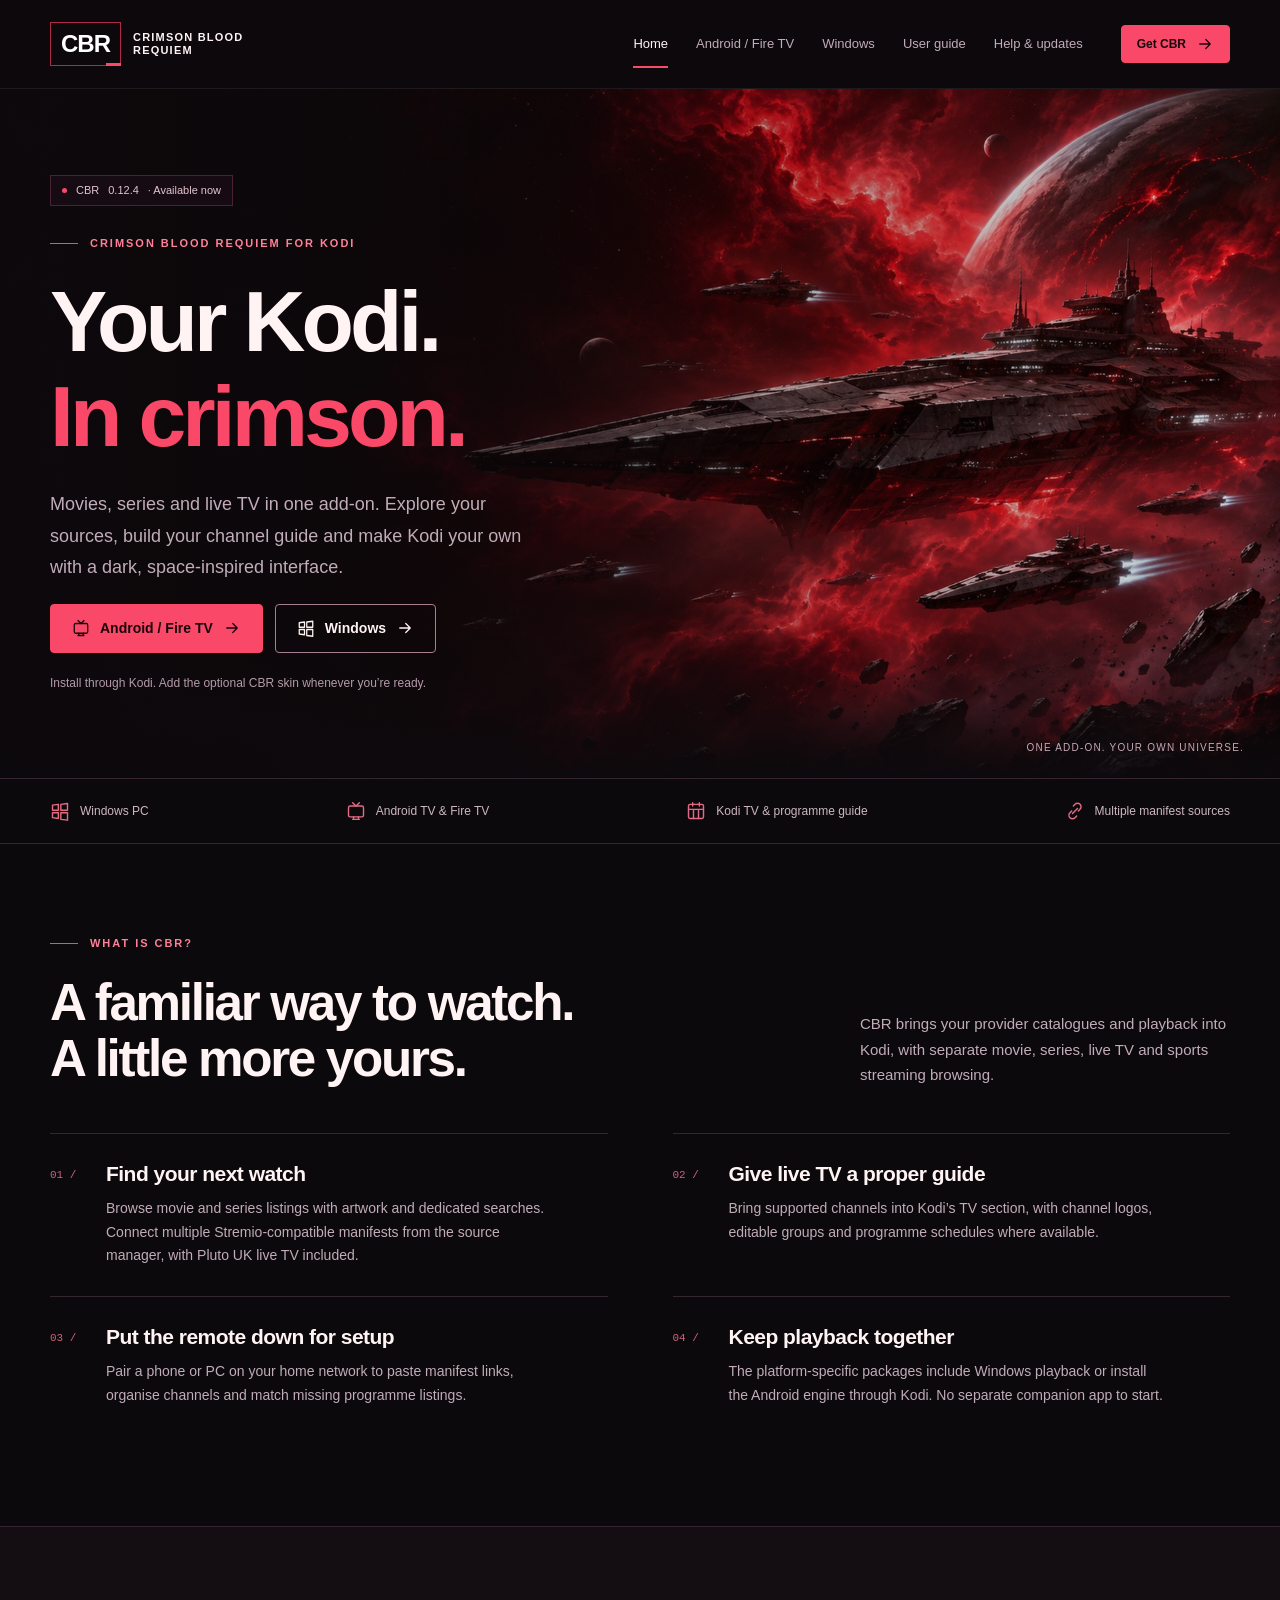
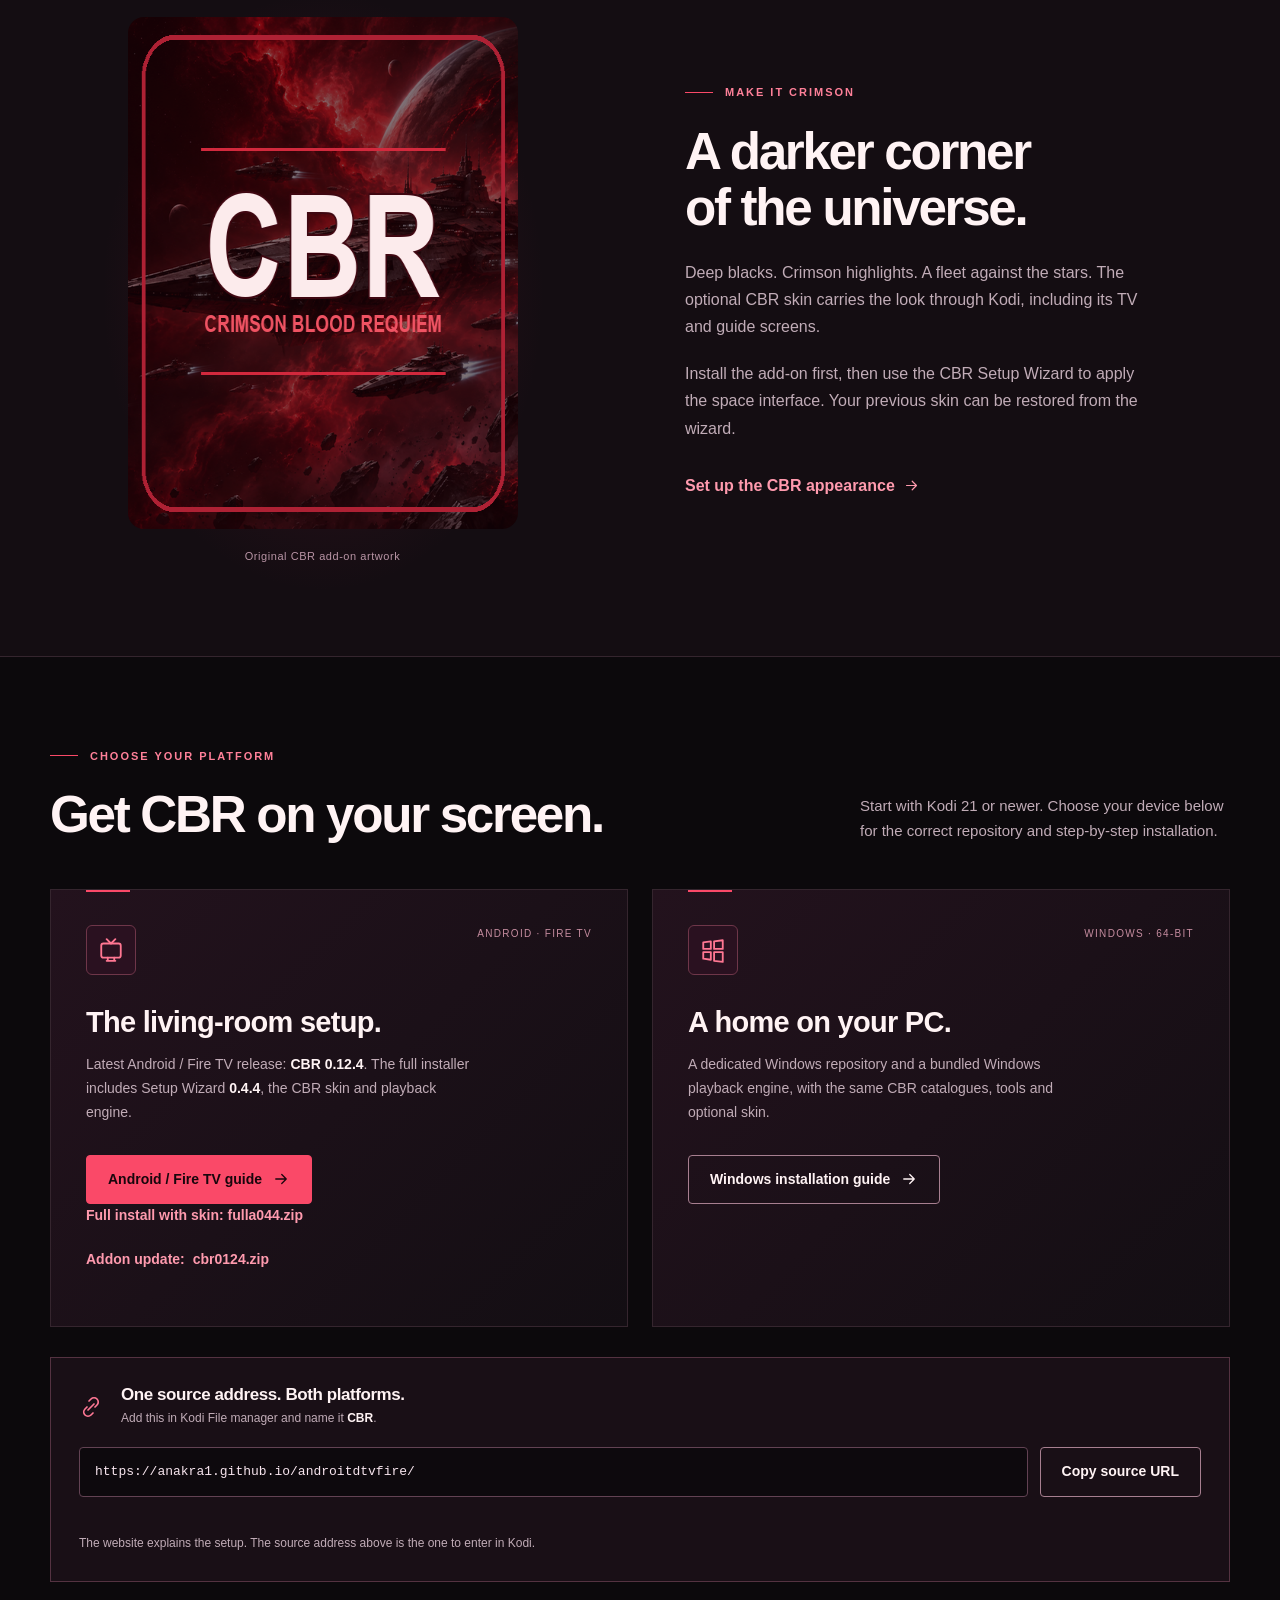
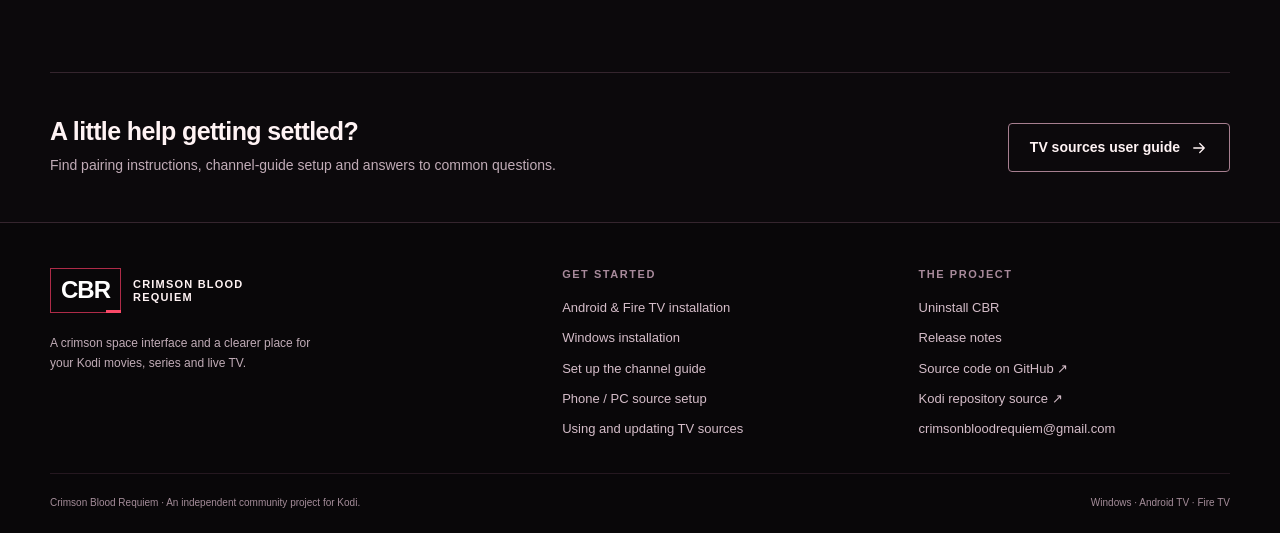
==== commit b2f6466d: "Release CBR 0.12.4 with categorised setup for Windows and Android" ====
--- a/website/index.html
+++ b/website/index.html
@@ -6,11 +6,11 @@
 <link rel="icon" type="image/png" href="assets/cbr-icon.png"><link rel="stylesheet" href="assets/site.css"><script src="assets/site.js" defer></script></head>
 <body><a class="skip-link" href="#main">Skip to content</a><header class="site-header"><div class="wrap header-inner"><a class="brand" href="index.html" aria-label="Crimson Blood Requiem home"><span class="brand-mark">CBR</span><span class="brand-name">Crimson Blood<br>Requiem</span></a><nav class="main-nav" aria-label="Main navigation"><a href="index.html" aria-current="page">Home</a><a href="android.html">Android / Fire TV</a><a href="windows.html">Windows</a><a href="guide.html">User guide</a><a href="help.html">Help & updates</a></nav><div class="header-cta"><a class="button primary small" href="index.html#install">Get CBR <svg viewBox="0 0 24 24" aria-hidden="true"><path d="M5 12h14m-6-6 6 6-6 6"/></svg></a></div></div></header>
 <main id="main">
-<section class="hero"><img class="hero-art" src="assets/crimson-fleet.jpg" alt="A fleet of dark spacecraft beneath a crimson nebula and a glowing planet" width="1920" height="1080" fetchpriority="high"><div class="wrap hero-content"><div class="hero-copy"><div class="release-tag">CBR <span data-version="android">0.12.3</span> · Available now</div><p class="eyebrow kicker">Crimson Blood Requiem for Kodi</p><h1>Your Kodi.<span class="accent">In crimson.</span></h1><p class="lead">Movies, series and live TV in one add-on. Explore your sources, build your channel guide and make Kodi your own with a dark, space-inspired interface.</p><div class="actions"><a class="button primary" href="android.html"><svg viewBox="0 0 24 24" aria-hidden="true"><rect x="3" y="6" width="18" height="13" rx="2"/><path d="m8 2 4 4 4-4m-7 17v3m6-3v3M8 22h8"/></svg> Android / Fire TV <svg viewBox="0 0 24 24" aria-hidden="true"><path d="M5 12h14m-6-6 6 6-6 6"/></svg></a><a class="button" href="windows.html"><svg viewBox="0 0 24 24" aria-hidden="true"><path d="m3 5 7-1v7H3zm10-1 8-1v8h-8zM3 14h7v7l-7-1zm10 0h8v9l-8-1z"/></svg> Windows <svg viewBox="0 0 24 24" aria-hidden="true"><path d="M5 12h14m-6-6 6 6-6 6"/></svg></a></div><p class="hero-note">Install through Kodi. Add the optional CBR skin whenever you’re ready.</p></div></div><span class="hero-foot">One add-on. Your own universe.</span></section>
+<section class="hero"><img class="hero-art" src="assets/crimson-fleet.jpg" alt="A fleet of dark spacecraft beneath a crimson nebula and a glowing planet" width="1920" height="1080" fetchpriority="high"><div class="wrap hero-content"><div class="hero-copy"><div class="release-tag">CBR <span data-version="android">0.12.4</span> · Available now</div><p class="eyebrow kicker">Crimson Blood Requiem for Kodi</p><h1>Your Kodi.<span class="accent">In crimson.</span></h1><p class="lead">Movies, series and live TV in one add-on. Explore your sources, build your channel guide and make Kodi your own with a dark, space-inspired interface.</p><div class="actions"><a class="button primary" href="android.html"><svg viewBox="0 0 24 24" aria-hidden="true"><rect x="3" y="6" width="18" height="13" rx="2"/><path d="m8 2 4 4 4-4m-7 17v3m6-3v3M8 22h8"/></svg> Android / Fire TV <svg viewBox="0 0 24 24" aria-hidden="true"><path d="M5 12h14m-6-6 6 6-6 6"/></svg></a><a class="button" href="windows.html"><svg viewBox="0 0 24 24" aria-hidden="true"><path d="m3 5 7-1v7H3zm10-1 8-1v8h-8zM3 14h7v7l-7-1zm10 0h8v9l-8-1z"/></svg> Windows <svg viewBox="0 0 24 24" aria-hidden="true"><path d="M5 12h14m-6-6 6 6-6 6"/></svg></a></div><p class="hero-note">Install through Kodi. Add the optional CBR skin whenever you’re ready.</p></div></div><span class="hero-foot">One add-on. Your own universe.</span></section>
 <div class="compat-strip"><div class="wrap compat-inner"><span><svg viewBox="0 0 24 24" aria-hidden="true"><path d="m3 5 7-1v7H3zm10-1 8-1v8h-8zM3 14h7v7l-7-1zm10 0h8v9l-8-1z"/></svg> Windows PC</span><span><svg viewBox="0 0 24 24" aria-hidden="true"><rect x="3" y="6" width="18" height="13" rx="2"/><path d="m8 2 4 4 4-4m-7 17v3m6-3v3M8 22h8"/></svg> Android TV & Fire TV</span><span><svg viewBox="0 0 24 24" aria-hidden="true"><rect x="3" y="4" width="18" height="17" rx="2"/><path d="M3 10h18M9 10v11M15 10v11M8 2v4m8-4v4"/></svg> Kodi TV & programme guide</span><span><svg viewBox="0 0 24 24" aria-hidden="true"><path d="M9 15l6-6m-7 3-2 2a4 4 0 0 0 6 6l2-2m-4-12 2-2a4 4 0 0 1 6 6l-2 2"/></svg> Multiple manifest sources</span></div></div>
 <section class="section wrap" id="features"><div class="section-heading"><div><p class="eyebrow kicker">What is CBR?</p><h2>A familiar way to watch.<br>A little more yours.</h2></div><p>CBR brings your provider catalogues and playback into Kodi, with separate movie, series, live TV and sports streaming browsing.</p></div><div class="feature-grid"><article class="feature"><span>01 /</span><div><h3>Find your next watch</h3><p>Browse movie and series listings with artwork and dedicated searches. Connect multiple Stremio-compatible manifests from the source manager, with Pluto UK live TV included.</p></div></article><article class="feature"><span>02 /</span><div><h3>Give live TV a proper guide</h3><p>Bring supported channels into Kodi’s TV section, with channel logos, editable groups and programme schedules where available.</p></div></article><article class="feature"><span>03 /</span><div><h3>Put the remote down for setup</h3><p>Pair a phone or PC on your home network to paste manifest links, organise channels and match missing programme listings.</p></div></article><article class="feature"><span>04 /</span><div><h3>Keep playback together</h3><p>The platform-specific packages include Windows playback or install the Android engine through Kodi. No separate companion app to start.</p></div></article></div></section>
 <section class="look-section"><div class="wrap section look-grid"><div class="art-panel"><img src="assets/cbr-icon.png" alt="CBR Crimson Blood Requiem add-on artwork featuring the crimson space fleet" width="512" height="512" loading="lazy"><p class="art-caption">Original CBR add-on artwork</p></div><div class="look-copy"><p class="eyebrow kicker">Make it Crimson</p><h2>A darker corner<br>of the universe.</h2><p>Deep blacks. Crimson highlights. A fleet against the stars. The optional CBR skin carries the look through Kodi, including its TV and guide screens.</p><p>Install the add-on first, then use the CBR Setup Wizard to apply the space interface. Your previous skin can be restored from the wizard.</p><a class="text-link" href="help.html#skin">Set up the CBR appearance <svg viewBox="0 0 24 24" aria-hidden="true"><path d="M5 12h14m-6-6 6 6-6 6"/></svg></a></div></div></section>
-<section class="section wrap" id="install"><div class="section-heading"><div><p class="eyebrow kicker">Choose your platform</p><h2>Get CBR on your screen.</h2></div><p>Start with Kodi 21 or newer. Choose your device below for the correct repository and step-by-step installation.</p></div><div class="downloads"><article class="download-card"><div class="card-top"><div class="device-icon"><svg viewBox="0 0 24 24" aria-hidden="true"><rect x="3" y="6" width="18" height="13" rx="2"/><path d="m8 2 4 4 4-4m-7 17v3m6-3v3M8 22h8"/></svg></div><span class="card-label">Android · Fire TV</span></div><h3>The living-room setup.</h3><p>Latest Android / Fire TV release: <strong>CBR 0.12.2</strong>. The full installer includes Setup Wizard <strong>0.4.2</strong>, the CBR skin and playback engine.</p><a class="button primary" href="android.html">Android / Fire TV guide <svg viewBox="0 0 24 24" aria-hidden="true"><path d="M5 12h14m-6-6 6 6-6 6"/></svg></a><p><a class="text-link" href="../fulla043.zip" download>Full install with skin: fulla043.zip</a></p><p><a class="text-link" href="../cbr0122.zip" data-android-update download>Addon update: <span data-update-name>cbr0122.zip</span></a></p></article><article class="download-card"><div class="card-top"><div class="device-icon"><svg viewBox="0 0 24 24" aria-hidden="true"><path d="m3 5 7-1v7H3zm10-1 8-1v8h-8zM3 14h7v7l-7-1zm10 0h8v9l-8-1z"/></svg></div><span class="card-label">Windows · 64-bit</span></div><h3>A home on your PC.</h3><p>A dedicated Windows repository and a bundled Windows playback engine, with the same CBR catalogues, tools and optional skin.</p><a class="button" href="windows.html">Windows installation guide <svg viewBox="0 0 24 24" aria-hidden="true"><path d="M5 12h14m-6-6 6 6-6 6"/></svg></a></article></div><div class="source-panel"><div class="source-heading"><svg viewBox="0 0 24 24" aria-hidden="true"><path d="M9 15l6-6m-7 3-2 2a4 4 0 0 0 6 6l2-2m-4-12 2-2a4 4 0 0 1 6 6l-2 2"/></svg><div><h3>One source address. Both platforms.</h3><p>Add this in Kodi File manager and name it <strong>CBR</strong>.</p></div></div>
+<section class="section wrap" id="install"><div class="section-heading"><div><p class="eyebrow kicker">Choose your platform</p><h2>Get CBR on your screen.</h2></div><p>Start with Kodi 21 or newer. Choose your device below for the correct repository and step-by-step installation.</p></div><div class="downloads"><article class="download-card"><div class="card-top"><div class="device-icon"><svg viewBox="0 0 24 24" aria-hidden="true"><rect x="3" y="6" width="18" height="13" rx="2"/><path d="m8 2 4 4 4-4m-7 17v3m6-3v3M8 22h8"/></svg></div><span class="card-label">Android · Fire TV</span></div><h3>The living-room setup.</h3><p>Latest Android / Fire TV release: <strong>CBR 0.12.4</strong>. The full installer includes Setup Wizard <strong>0.4.4</strong>, the CBR skin and playback engine.</p><a class="button primary" href="android.html">Android / Fire TV guide <svg viewBox="0 0 24 24" aria-hidden="true"><path d="M5 12h14m-6-6 6 6-6 6"/></svg></a><p><a class="text-link" href="../fulla044.zip" download>Full install with skin: fulla044.zip</a></p><p><a class="text-link" href="../cbr0124.zip" data-android-update download>Addon update: <span data-update-name>cbr0124.zip</span></a></p></article><article class="download-card"><div class="card-top"><div class="device-icon"><svg viewBox="0 0 24 24" aria-hidden="true"><path d="m3 5 7-1v7H3zm10-1 8-1v8h-8zM3 14h7v7l-7-1zm10 0h8v9l-8-1z"/></svg></div><span class="card-label">Windows · 64-bit</span></div><h3>A home on your PC.</h3><p>A dedicated Windows repository and a bundled Windows playback engine, with the same CBR catalogues, tools and optional skin.</p><a class="button" href="windows.html">Windows installation guide <svg viewBox="0 0 24 24" aria-hidden="true"><path d="M5 12h14m-6-6 6 6-6 6"/></svg></a></article></div><div class="source-panel"><div class="source-heading"><svg viewBox="0 0 24 24" aria-hidden="true"><path d="M9 15l6-6m-7 3-2 2a4 4 0 0 0 6 6l2-2m-4-12 2-2a4 4 0 0 1 6 6l-2 2"/></svg><div><h3>One source address. Both platforms.</h3><p>Add this in Kodi File manager and name it <strong>CBR</strong>.</p></div></div>
     <div class="copy-row"><input id="source-url" aria-label="Kodi source URL" readonly value="https://anakra1.github.io/androitdtvfire/" spellcheck="false"><button class="button" type="button" data-copy="source-url" data-status="source-url-status">Copy source URL</button></div>
     <p class="copy-status" id="source-url-status" role="status" aria-live="polite"></p><p class="source-note">The website explains the setup. The source address above is the one to enter in Kodi.</p></div></section>
 <section class="wrap help-banner"><div><h3>A little help getting settled?</h3><p>Find pairing instructions, channel-guide setup and answers to common questions.</p></div><a class="button" href="guide.html">TV sources user guide <svg viewBox="0 0 24 24" aria-hidden="true"><path d="M5 12h14m-6-6 6 6-6 6"/></svg></a></section></main>
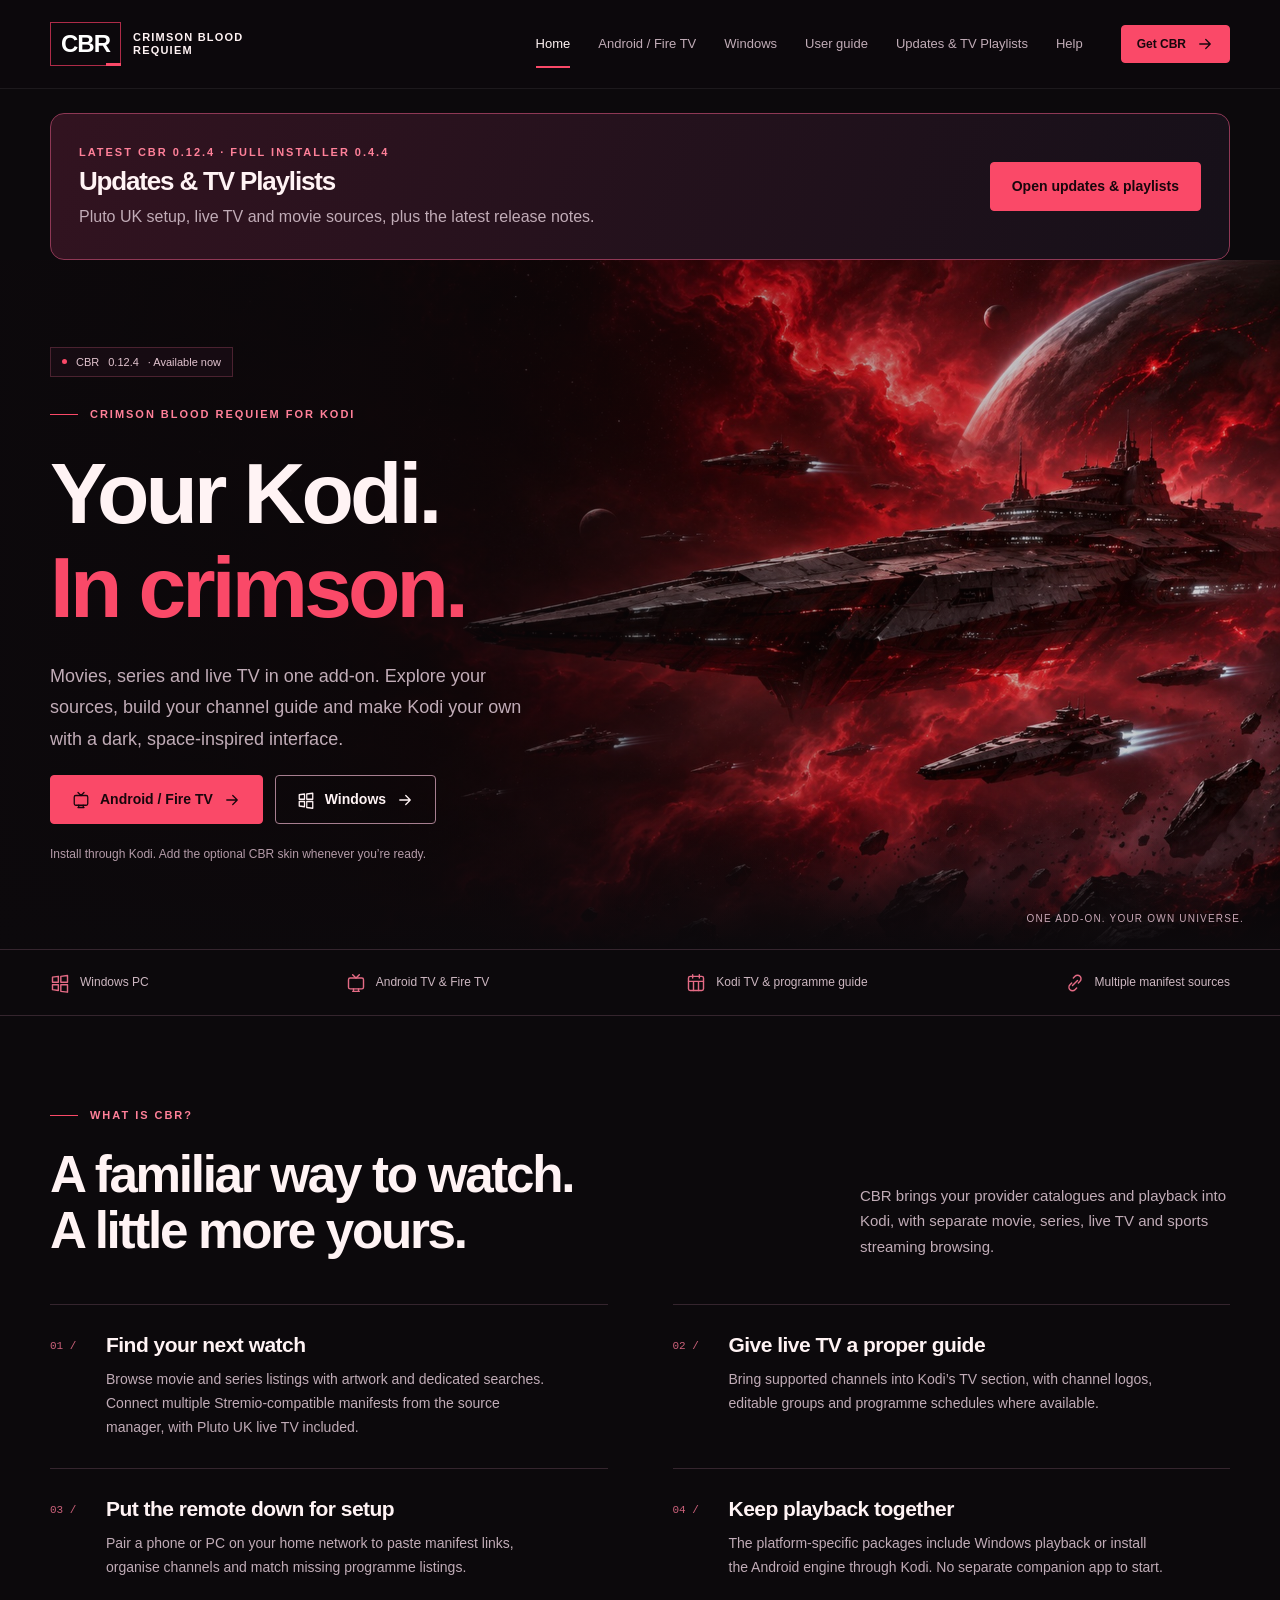
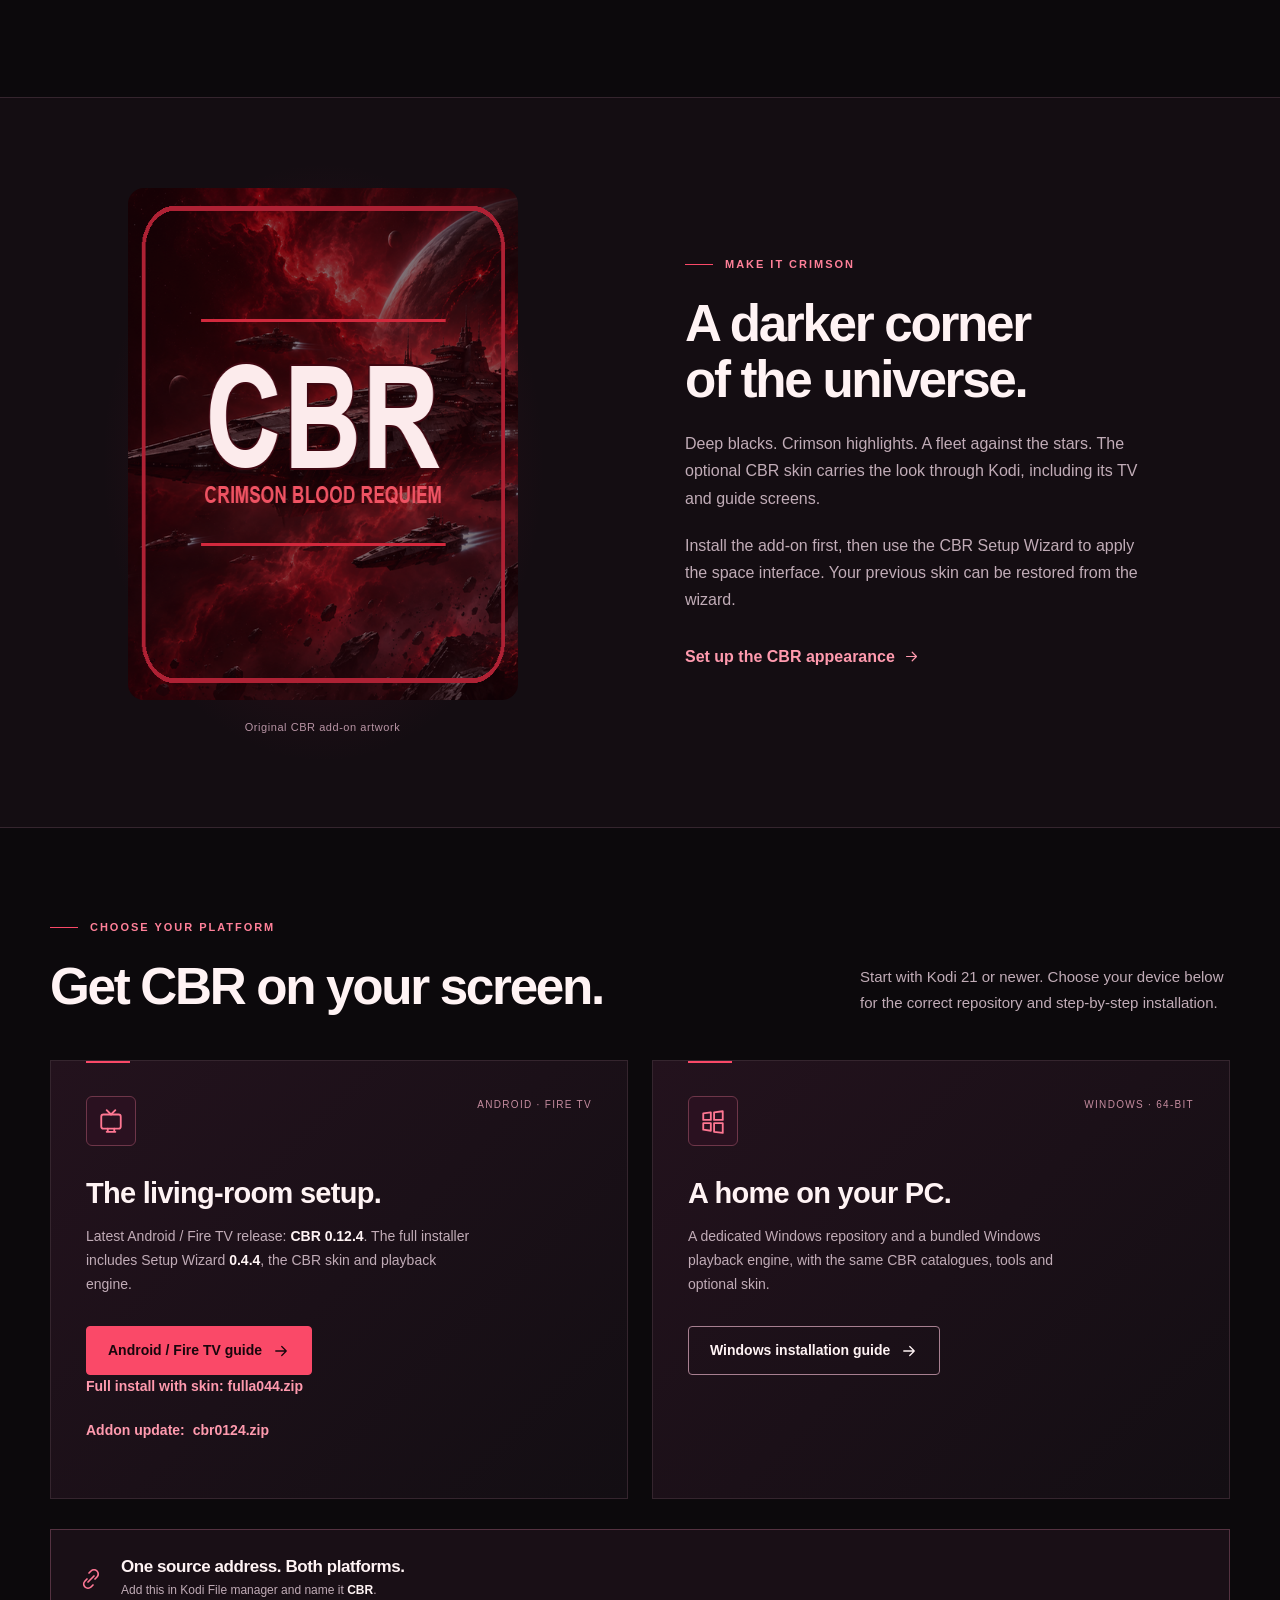
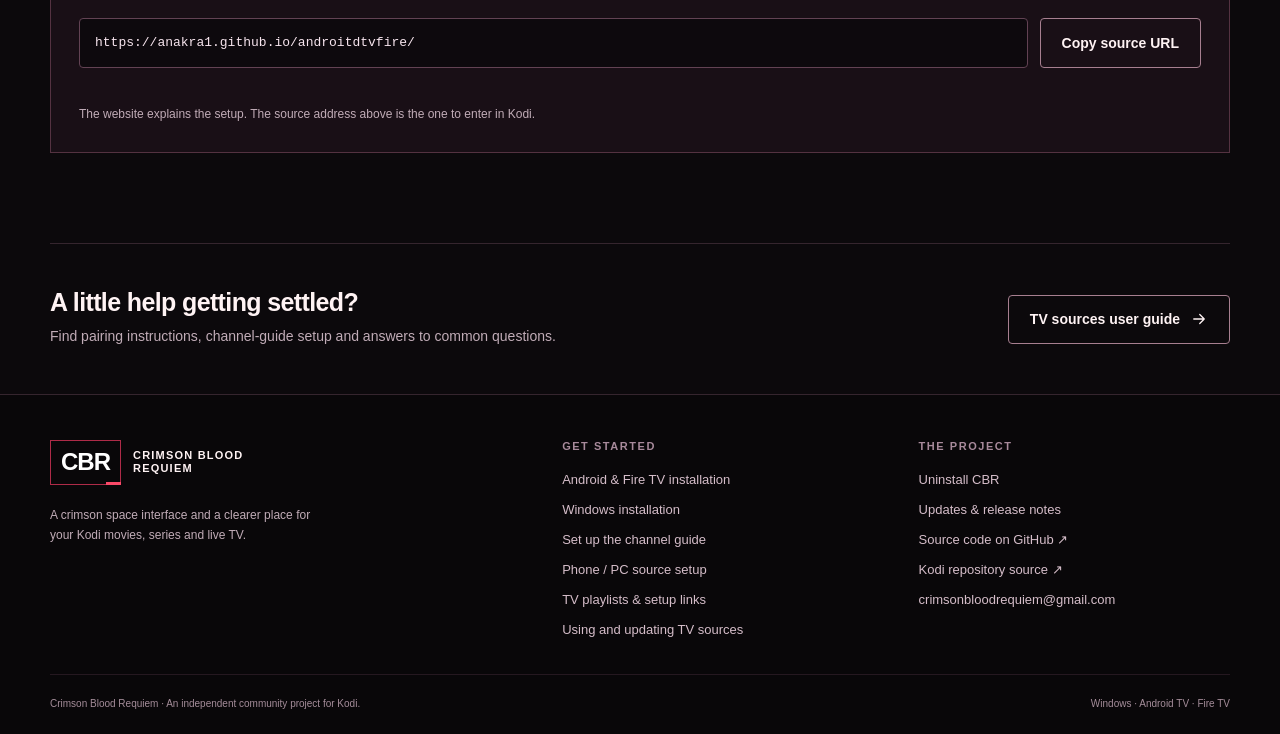
==== commit c7b6b7cf: "Add prominent Updates and TV Playlists hub with complete release history" ====
--- a/website/index.html
+++ b/website/index.html
@@ -4,8 +4,8 @@
 <meta name="theme-color" content="#10090e"><link rel="canonical" href="https://anakra1.github.io/androitdtvfire/website/">
 <meta property="og:type" content="website"><meta property="og:title" content="CBR for Kodi — Windows, Android &amp; Fire TV | CBR"><meta property="og:description" content="Meet Crimson Blood Requiem: movie, series and live TV browsing for Kodi, with a crimson space skin and separate Windows and Android install guides."><meta property="og:image" content="https://anakra1.github.io/androitdtvfire/website/assets/crimson-fleet.jpg"><meta property="og:url" content="https://anakra1.github.io/androitdtvfire/website/">
 <link rel="icon" type="image/png" href="assets/cbr-icon.png"><link rel="stylesheet" href="assets/site.css"><script src="assets/site.js" defer></script></head>
-<body><a class="skip-link" href="#main">Skip to content</a><header class="site-header"><div class="wrap header-inner"><a class="brand" href="index.html" aria-label="Crimson Blood Requiem home"><span class="brand-mark">CBR</span><span class="brand-name">Crimson Blood<br>Requiem</span></a><nav class="main-nav" aria-label="Main navigation"><a href="index.html" aria-current="page">Home</a><a href="android.html">Android / Fire TV</a><a href="windows.html">Windows</a><a href="guide.html">User guide</a><a href="help.html">Help & updates</a></nav><div class="header-cta"><a class="button primary small" href="index.html#install">Get CBR <svg viewBox="0 0 24 24" aria-hidden="true"><path d="M5 12h14m-6-6 6 6-6 6"/></svg></a></div></div></header>
-<main id="main">
+<body><a class="skip-link" href="#main">Skip to content</a><header class="site-header"><div class="wrap header-inner"><a class="brand" href="index.html" aria-label="Crimson Blood Requiem home"><span class="brand-mark">CBR</span><span class="brand-name">Crimson Blood<br>Requiem</span></a><nav class="main-nav" aria-label="Main navigation"><a href="index.html" aria-current="page">Home</a><a href="android.html">Android / Fire TV</a><a href="windows.html">Windows</a><a href="guide.html">User guide</a><a href="updates.html">Updates &amp; TV Playlists</a><a href="help.html">Help</a></nav><div class="header-cta"><a class="button primary small" href="index.html#install">Get CBR <svg viewBox="0 0 24 24" aria-hidden="true"><path d="M5 12h14m-6-6 6 6-6 6"/></svg></a></div></div></header>
+<main id="main"><section id="updates-playlists-banner" class="wrap updates-banner"><div><p class="eyebrow">Latest CBR 0.12.4 · Full installer 0.4.4</p><h2>Updates &amp; TV Playlists</h2><p>Pluto UK setup, live TV and movie sources, plus the latest release notes.</p></div><a class="button primary" href="updates.html">Open updates &amp; playlists</a></section>
 <section class="hero"><img class="hero-art" src="assets/crimson-fleet.jpg" alt="A fleet of dark spacecraft beneath a crimson nebula and a glowing planet" width="1920" height="1080" fetchpriority="high"><div class="wrap hero-content"><div class="hero-copy"><div class="release-tag">CBR <span data-version="android">0.12.4</span> · Available now</div><p class="eyebrow kicker">Crimson Blood Requiem for Kodi</p><h1>Your Kodi.<span class="accent">In crimson.</span></h1><p class="lead">Movies, series and live TV in one add-on. Explore your sources, build your channel guide and make Kodi your own with a dark, space-inspired interface.</p><div class="actions"><a class="button primary" href="android.html"><svg viewBox="0 0 24 24" aria-hidden="true"><rect x="3" y="6" width="18" height="13" rx="2"/><path d="m8 2 4 4 4-4m-7 17v3m6-3v3M8 22h8"/></svg> Android / Fire TV <svg viewBox="0 0 24 24" aria-hidden="true"><path d="M5 12h14m-6-6 6 6-6 6"/></svg></a><a class="button" href="windows.html"><svg viewBox="0 0 24 24" aria-hidden="true"><path d="m3 5 7-1v7H3zm10-1 8-1v8h-8zM3 14h7v7l-7-1zm10 0h8v9l-8-1z"/></svg> Windows <svg viewBox="0 0 24 24" aria-hidden="true"><path d="M5 12h14m-6-6 6 6-6 6"/></svg></a></div><p class="hero-note">Install through Kodi. Add the optional CBR skin whenever you’re ready.</p></div></div><span class="hero-foot">One add-on. Your own universe.</span></section>
 <div class="compat-strip"><div class="wrap compat-inner"><span><svg viewBox="0 0 24 24" aria-hidden="true"><path d="m3 5 7-1v7H3zm10-1 8-1v8h-8zM3 14h7v7l-7-1zm10 0h8v9l-8-1z"/></svg> Windows PC</span><span><svg viewBox="0 0 24 24" aria-hidden="true"><rect x="3" y="6" width="18" height="13" rx="2"/><path d="m8 2 4 4 4-4m-7 17v3m6-3v3M8 22h8"/></svg> Android TV & Fire TV</span><span><svg viewBox="0 0 24 24" aria-hidden="true"><rect x="3" y="4" width="18" height="17" rx="2"/><path d="M3 10h18M9 10v11M15 10v11M8 2v4m8-4v4"/></svg> Kodi TV & programme guide</span><span><svg viewBox="0 0 24 24" aria-hidden="true"><path d="M9 15l6-6m-7 3-2 2a4 4 0 0 0 6 6l2-2m-4-12 2-2a4 4 0 0 1 6 6l-2 2"/></svg> Multiple manifest sources</span></div></div>
 <section class="section wrap" id="features"><div class="section-heading"><div><p class="eyebrow kicker">What is CBR?</p><h2>A familiar way to watch.<br>A little more yours.</h2></div><p>CBR brings your provider catalogues and playback into Kodi, with separate movie, series, live TV and sports streaming browsing.</p></div><div class="feature-grid"><article class="feature"><span>01 /</span><div><h3>Find your next watch</h3><p>Browse movie and series listings with artwork and dedicated searches. Connect multiple Stremio-compatible manifests from the source manager, with Pluto UK live TV included.</p></div></article><article class="feature"><span>02 /</span><div><h3>Give live TV a proper guide</h3><p>Bring supported channels into Kodi’s TV section, with channel logos, editable groups and programme schedules where available.</p></div></article><article class="feature"><span>03 /</span><div><h3>Put the remote down for setup</h3><p>Pair a phone or PC on your home network to paste manifest links, organise channels and match missing programme listings.</p></div></article><article class="feature"><span>04 /</span><div><h3>Keep playback together</h3><p>The platform-specific packages include Windows playback or install the Android engine through Kodi. No separate companion app to start.</p></div></article></div></section>
@@ -14,4 +14,4 @@
     <div class="copy-row"><input id="source-url" aria-label="Kodi source URL" readonly value="https://anakra1.github.io/androitdtvfire/" spellcheck="false"><button class="button" type="button" data-copy="source-url" data-status="source-url-status">Copy source URL</button></div>
     <p class="copy-status" id="source-url-status" role="status" aria-live="polite"></p><p class="source-note">The website explains the setup. The source address above is the one to enter in Kodi.</p></div></section>
 <section class="wrap help-banner"><div><h3>A little help getting settled?</h3><p>Find pairing instructions, channel-guide setup and answers to common questions.</p></div><a class="button" href="guide.html">TV sources user guide <svg viewBox="0 0 24 24" aria-hidden="true"><path d="M5 12h14m-6-6 6 6-6 6"/></svg></a></section></main>
-<footer class="site-footer"><div class="wrap"><div class="footer-grid"><div class="footer-brand"><a class="brand" href="index.html"><span class="brand-mark">CBR</span><span class="brand-name">Crimson Blood<br>Requiem</span></a><p>A crimson space interface and a clearer place for your Kodi movies, series and live TV.</p></div><div class="footer-links"><h3>Get started</h3><a href="android.html">Android & Fire TV installation</a><a href="windows.html">Windows installation</a><a href="help.html#tv-guide">Set up the channel guide</a><a href="help.html#pairing">Phone / PC source setup</a><a href="guide.html">Using and updating TV sources</a></div><div class="footer-links"><h3>The project</h3><a href="help.html#removing-cbr">Uninstall CBR</a><a href="help.html#updates">Release notes</a><a href="https://github.com/Anakra1/androitdtvfire">Source code on GitHub ↗</a><a href="../">Kodi repository source ↗</a><a href="mailto:crimsonbloodrequiem@gmail.com">crimsonbloodrequiem@gmail.com</a></div></div><div class="footer-bottom"><span>Crimson Blood Requiem · An independent community project for Kodi.</span><span>Windows · Android TV · Fire TV</span></div></div></footer></body></html>+<footer class="site-footer"><div class="wrap"><div class="footer-grid"><div class="footer-brand"><a class="brand" href="index.html"><span class="brand-mark">CBR</span><span class="brand-name">Crimson Blood<br>Requiem</span></a><p>A crimson space interface and a clearer place for your Kodi movies, series and live TV.</p></div><div class="footer-links"><h3>Get started</h3><a href="android.html">Android & Fire TV installation</a><a href="windows.html">Windows installation</a><a href="help.html#tv-guide">Set up the channel guide</a><a href="help.html#pairing">Phone / PC source setup</a><a href="updates.html#pluto-uk">TV playlists &amp; setup links</a><a href="guide.html">Using and updating TV sources</a></div><div class="footer-links"><h3>The project</h3><a href="help.html#removing-cbr">Uninstall CBR</a><a href="updates.html#updates">Updates &amp; release notes</a><a href="https://github.com/Anakra1/androitdtvfire">Source code on GitHub ↗</a><a href="../">Kodi repository source ↗</a><a href="mailto:crimsonbloodrequiem@gmail.com">crimsonbloodrequiem@gmail.com</a></div></div><div class="footer-bottom"><span>Crimson Blood Requiem · An independent community project for Kodi.</span><span>Windows · Android TV · Fire TV</span></div></div></footer></body></html>
--- a/website/assets/site.css
+++ b/website/assets/site.css
@@ -9,3 +9,12 @@
 /* TV sources user guide */
 .user-guide .guide-body{min-width:0}.user-guide .guide-body a:not(.button){color:#ff9bae;text-decoration:underline;text-underline-offset:3px}.user-guide section[id]{scroll-margin-top:120px}.user-guide code{font-family:Consolas,monospace;font-size:.9em;overflow-wrap:anywhere;color:#ffd1db}.user-guide .guide-steps>li{margin-bottom:18px}.user-guide .source-card{border:1px solid var(--line);background:linear-gradient(120deg,#23111b,#130e13);padding:25px;margin-block:22px;border-radius:4px}.user-guide .source-card h3{font-size:25px}.user-guide .source-category{display:block;color:#ff9bae;font-size:12px;font-weight:600;letter-spacing:.06em;text-transform:uppercase;margin-bottom:8px}.user-guide .source-card .copy-row input{min-width:0;font-size:12px}.user-guide .source-card .copy-row .button{white-space:nowrap}.user-guide .source-card .copy-status{min-height:1.7em;margin-bottom:0}.user-guide .source-panel hr{border:0;border-top:1px solid var(--line);margin-block:24px}.user-guide .guide-note{font-size:13px;margin-top:28px}
 @media(max-width:760px){.main-nav{flex-wrap:wrap;column-gap:14px;row-gap:0}.main-nav a{white-space:nowrap}.user-guide section[id]{scroll-margin-top:160px}.user-guide .source-card{padding:20px}.user-guide .source-card .copy-row input{font-size:11px}.user-guide .guide-aside{display:none}}
+
+/* Updates and playlist hub */
+.updates-banner{display:flex;align-items:center;justify-content:space-between;gap:24px;padding:24px 28px;margin-top:24px;border:1px solid #8e3855;border-radius:14px;background:linear-gradient(110deg,#321320,#161019)}
+.updates-banner h2{margin:4px 0 8px;font-size:26px}.updates-banner p{margin:5px 0}.updates-banner .button{flex-shrink:0}
+.featured-playlist{padding:26px;border:1px solid #8e3855;border-radius:14px;background:#20111a}
+.release-archive{margin:24px 0;padding:18px;border:1px solid #4b2b38;border-radius:10px}.release-archive>summary{cursor:pointer;font-size:17px;font-weight:650;color:#f3c4d1}.release-archive[open]>summary{margin-bottom:24px}
+.user-guide .release-row{padding-block:22px}.user-guide .release-row p{overflow-wrap:anywhere}
+.main-nav{flex-wrap:wrap;row-gap:0}.main-nav a{white-space:nowrap}
+@media(max-width:760px){.updates-banner{display:block;padding:22px}.updates-banner .button{margin-top:16px}.featured-playlist{padding:20px}.main-nav{justify-content:flex-start;column-gap:18px}.user-guide .release-number{font-size:18px}}
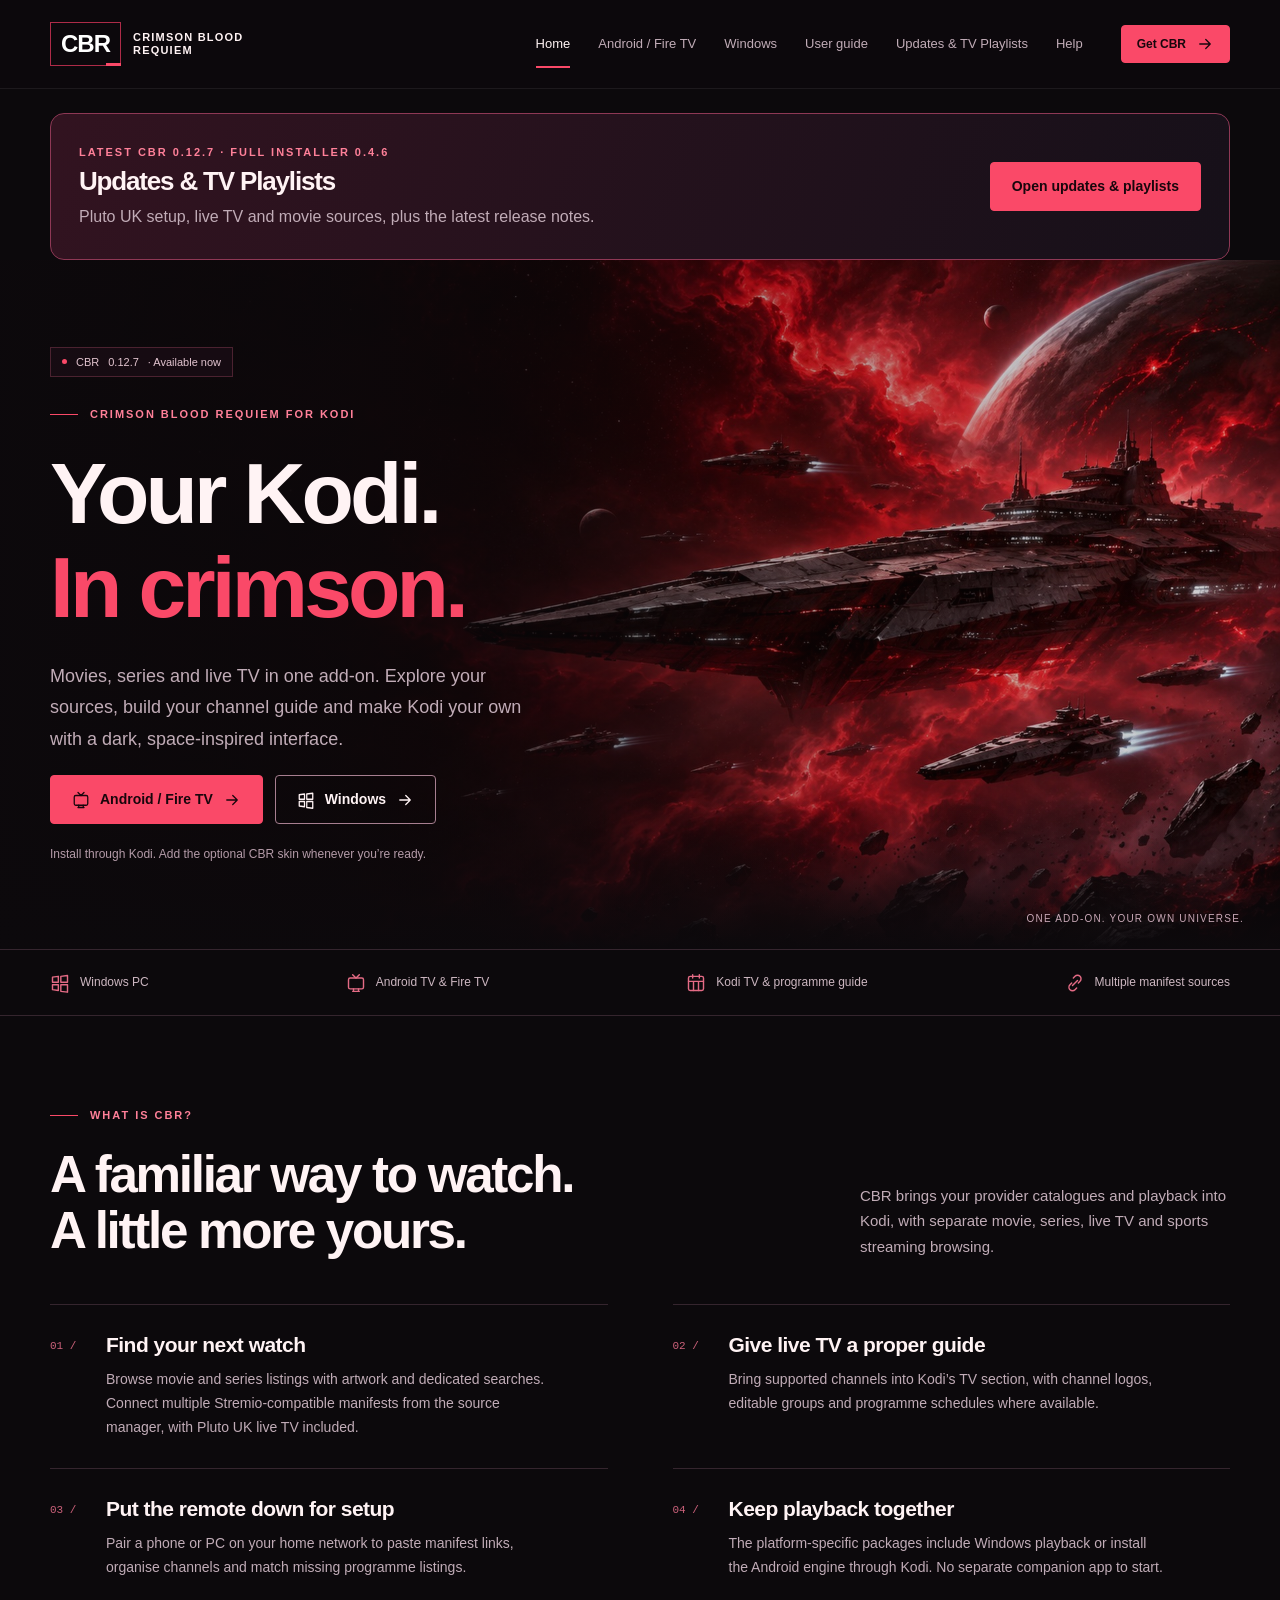
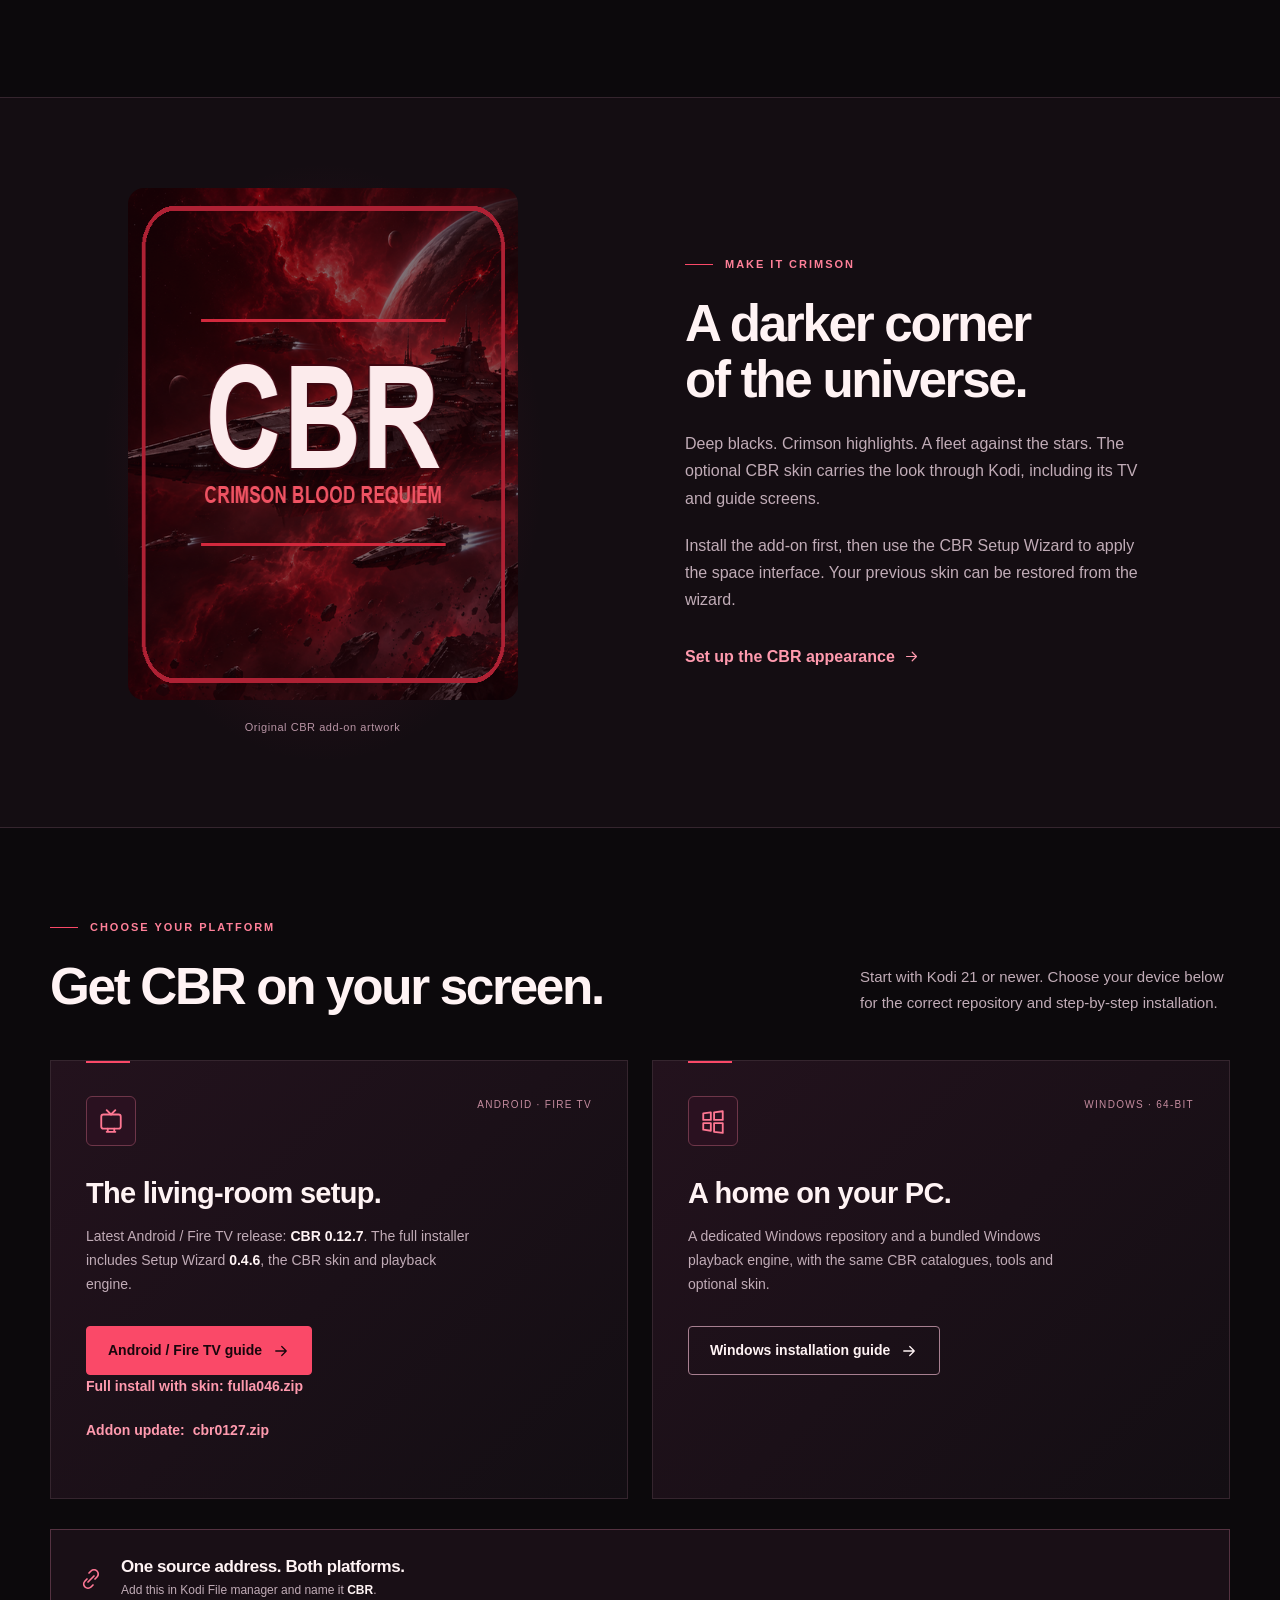
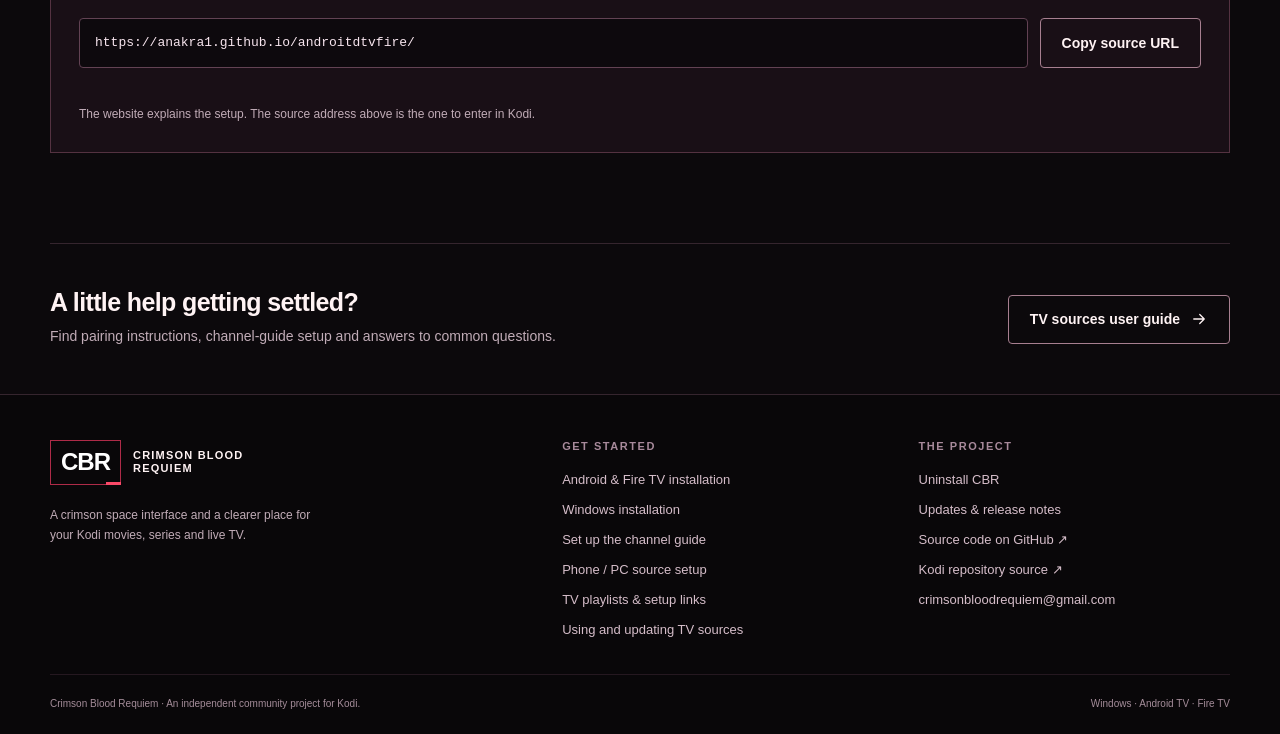
==== commit 76df6536: "Release CBR 0.12.7 with boxing main events and optional debrid" ====
--- a/website/index.html
+++ b/website/index.html
@@ -5,12 +5,12 @@
 <meta property="og:type" content="website"><meta property="og:title" content="CBR for Kodi — Windows, Android &amp; Fire TV | CBR"><meta property="og:description" content="Meet Crimson Blood Requiem: movie, series and live TV browsing for Kodi, with a crimson space skin and separate Windows and Android install guides."><meta property="og:image" content="https://anakra1.github.io/androitdtvfire/website/assets/crimson-fleet.jpg"><meta property="og:url" content="https://anakra1.github.io/androitdtvfire/website/">
 <link rel="icon" type="image/png" href="assets/cbr-icon.png"><link rel="stylesheet" href="assets/site.css"><script src="assets/site.js" defer></script></head>
 <body><a class="skip-link" href="#main">Skip to content</a><header class="site-header"><div class="wrap header-inner"><a class="brand" href="index.html" aria-label="Crimson Blood Requiem home"><span class="brand-mark">CBR</span><span class="brand-name">Crimson Blood<br>Requiem</span></a><nav class="main-nav" aria-label="Main navigation"><a href="index.html" aria-current="page">Home</a><a href="android.html">Android / Fire TV</a><a href="windows.html">Windows</a><a href="guide.html">User guide</a><a href="updates.html">Updates &amp; TV Playlists</a><a href="help.html">Help</a></nav><div class="header-cta"><a class="button primary small" href="index.html#install">Get CBR <svg viewBox="0 0 24 24" aria-hidden="true"><path d="M5 12h14m-6-6 6 6-6 6"/></svg></a></div></div></header>
-<main id="main"><section id="updates-playlists-banner" class="wrap updates-banner"><div><p class="eyebrow">Latest CBR 0.12.4 · Full installer 0.4.4</p><h2>Updates &amp; TV Playlists</h2><p>Pluto UK setup, live TV and movie sources, plus the latest release notes.</p></div><a class="button primary" href="updates.html">Open updates &amp; playlists</a></section>
-<section class="hero"><img class="hero-art" src="assets/crimson-fleet.jpg" alt="A fleet of dark spacecraft beneath a crimson nebula and a glowing planet" width="1920" height="1080" fetchpriority="high"><div class="wrap hero-content"><div class="hero-copy"><div class="release-tag">CBR <span data-version="android">0.12.4</span> · Available now</div><p class="eyebrow kicker">Crimson Blood Requiem for Kodi</p><h1>Your Kodi.<span class="accent">In crimson.</span></h1><p class="lead">Movies, series and live TV in one add-on. Explore your sources, build your channel guide and make Kodi your own with a dark, space-inspired interface.</p><div class="actions"><a class="button primary" href="android.html"><svg viewBox="0 0 24 24" aria-hidden="true"><rect x="3" y="6" width="18" height="13" rx="2"/><path d="m8 2 4 4 4-4m-7 17v3m6-3v3M8 22h8"/></svg> Android / Fire TV <svg viewBox="0 0 24 24" aria-hidden="true"><path d="M5 12h14m-6-6 6 6-6 6"/></svg></a><a class="button" href="windows.html"><svg viewBox="0 0 24 24" aria-hidden="true"><path d="m3 5 7-1v7H3zm10-1 8-1v8h-8zM3 14h7v7l-7-1zm10 0h8v9l-8-1z"/></svg> Windows <svg viewBox="0 0 24 24" aria-hidden="true"><path d="M5 12h14m-6-6 6 6-6 6"/></svg></a></div><p class="hero-note">Install through Kodi. Add the optional CBR skin whenever you’re ready.</p></div></div><span class="hero-foot">One add-on. Your own universe.</span></section>
+<main id="main"><section id="updates-playlists-banner" class="wrap updates-banner"><div><p class="eyebrow">Latest CBR 0.12.7 · Full installer 0.4.6</p><h2>Updates &amp; TV Playlists</h2><p>Pluto UK setup, live TV and movie sources, plus the latest release notes.</p></div><a class="button primary" href="updates.html">Open updates &amp; playlists</a></section>
+<section class="hero"><img class="hero-art" src="assets/crimson-fleet.jpg" alt="A fleet of dark spacecraft beneath a crimson nebula and a glowing planet" width="1920" height="1080" fetchpriority="high"><div class="wrap hero-content"><div class="hero-copy"><div class="release-tag">CBR <span data-version="android">0.12.7</span> · Available now</div><p class="eyebrow kicker">Crimson Blood Requiem for Kodi</p><h1>Your Kodi.<span class="accent">In crimson.</span></h1><p class="lead">Movies, series and live TV in one add-on. Explore your sources, build your channel guide and make Kodi your own with a dark, space-inspired interface.</p><div class="actions"><a class="button primary" href="android.html"><svg viewBox="0 0 24 24" aria-hidden="true"><rect x="3" y="6" width="18" height="13" rx="2"/><path d="m8 2 4 4 4-4m-7 17v3m6-3v3M8 22h8"/></svg> Android / Fire TV <svg viewBox="0 0 24 24" aria-hidden="true"><path d="M5 12h14m-6-6 6 6-6 6"/></svg></a><a class="button" href="windows.html"><svg viewBox="0 0 24 24" aria-hidden="true"><path d="m3 5 7-1v7H3zm10-1 8-1v8h-8zM3 14h7v7l-7-1zm10 0h8v9l-8-1z"/></svg> Windows <svg viewBox="0 0 24 24" aria-hidden="true"><path d="M5 12h14m-6-6 6 6-6 6"/></svg></a></div><p class="hero-note">Install through Kodi. Add the optional CBR skin whenever you’re ready.</p></div></div><span class="hero-foot">One add-on. Your own universe.</span></section>
 <div class="compat-strip"><div class="wrap compat-inner"><span><svg viewBox="0 0 24 24" aria-hidden="true"><path d="m3 5 7-1v7H3zm10-1 8-1v8h-8zM3 14h7v7l-7-1zm10 0h8v9l-8-1z"/></svg> Windows PC</span><span><svg viewBox="0 0 24 24" aria-hidden="true"><rect x="3" y="6" width="18" height="13" rx="2"/><path d="m8 2 4 4 4-4m-7 17v3m6-3v3M8 22h8"/></svg> Android TV & Fire TV</span><span><svg viewBox="0 0 24 24" aria-hidden="true"><rect x="3" y="4" width="18" height="17" rx="2"/><path d="M3 10h18M9 10v11M15 10v11M8 2v4m8-4v4"/></svg> Kodi TV & programme guide</span><span><svg viewBox="0 0 24 24" aria-hidden="true"><path d="M9 15l6-6m-7 3-2 2a4 4 0 0 0 6 6l2-2m-4-12 2-2a4 4 0 0 1 6 6l-2 2"/></svg> Multiple manifest sources</span></div></div>
 <section class="section wrap" id="features"><div class="section-heading"><div><p class="eyebrow kicker">What is CBR?</p><h2>A familiar way to watch.<br>A little more yours.</h2></div><p>CBR brings your provider catalogues and playback into Kodi, with separate movie, series, live TV and sports streaming browsing.</p></div><div class="feature-grid"><article class="feature"><span>01 /</span><div><h3>Find your next watch</h3><p>Browse movie and series listings with artwork and dedicated searches. Connect multiple Stremio-compatible manifests from the source manager, with Pluto UK live TV included.</p></div></article><article class="feature"><span>02 /</span><div><h3>Give live TV a proper guide</h3><p>Bring supported channels into Kodi’s TV section, with channel logos, editable groups and programme schedules where available.</p></div></article><article class="feature"><span>03 /</span><div><h3>Put the remote down for setup</h3><p>Pair a phone or PC on your home network to paste manifest links, organise channels and match missing programme listings.</p></div></article><article class="feature"><span>04 /</span><div><h3>Keep playback together</h3><p>The platform-specific packages include Windows playback or install the Android engine through Kodi. No separate companion app to start.</p></div></article></div></section>
 <section class="look-section"><div class="wrap section look-grid"><div class="art-panel"><img src="assets/cbr-icon.png" alt="CBR Crimson Blood Requiem add-on artwork featuring the crimson space fleet" width="512" height="512" loading="lazy"><p class="art-caption">Original CBR add-on artwork</p></div><div class="look-copy"><p class="eyebrow kicker">Make it Crimson</p><h2>A darker corner<br>of the universe.</h2><p>Deep blacks. Crimson highlights. A fleet against the stars. The optional CBR skin carries the look through Kodi, including its TV and guide screens.</p><p>Install the add-on first, then use the CBR Setup Wizard to apply the space interface. Your previous skin can be restored from the wizard.</p><a class="text-link" href="help.html#skin">Set up the CBR appearance <svg viewBox="0 0 24 24" aria-hidden="true"><path d="M5 12h14m-6-6 6 6-6 6"/></svg></a></div></div></section>
-<section class="section wrap" id="install"><div class="section-heading"><div><p class="eyebrow kicker">Choose your platform</p><h2>Get CBR on your screen.</h2></div><p>Start with Kodi 21 or newer. Choose your device below for the correct repository and step-by-step installation.</p></div><div class="downloads"><article class="download-card"><div class="card-top"><div class="device-icon"><svg viewBox="0 0 24 24" aria-hidden="true"><rect x="3" y="6" width="18" height="13" rx="2"/><path d="m8 2 4 4 4-4m-7 17v3m6-3v3M8 22h8"/></svg></div><span class="card-label">Android · Fire TV</span></div><h3>The living-room setup.</h3><p>Latest Android / Fire TV release: <strong>CBR 0.12.4</strong>. The full installer includes Setup Wizard <strong>0.4.4</strong>, the CBR skin and playback engine.</p><a class="button primary" href="android.html">Android / Fire TV guide <svg viewBox="0 0 24 24" aria-hidden="true"><path d="M5 12h14m-6-6 6 6-6 6"/></svg></a><p><a class="text-link" href="../fulla044.zip" download>Full install with skin: fulla044.zip</a></p><p><a class="text-link" href="../cbr0124.zip" data-android-update download>Addon update: <span data-update-name>cbr0124.zip</span></a></p></article><article class="download-card"><div class="card-top"><div class="device-icon"><svg viewBox="0 0 24 24" aria-hidden="true"><path d="m3 5 7-1v7H3zm10-1 8-1v8h-8zM3 14h7v7l-7-1zm10 0h8v9l-8-1z"/></svg></div><span class="card-label">Windows · 64-bit</span></div><h3>A home on your PC.</h3><p>A dedicated Windows repository and a bundled Windows playback engine, with the same CBR catalogues, tools and optional skin.</p><a class="button" href="windows.html">Windows installation guide <svg viewBox="0 0 24 24" aria-hidden="true"><path d="M5 12h14m-6-6 6 6-6 6"/></svg></a></article></div><div class="source-panel"><div class="source-heading"><svg viewBox="0 0 24 24" aria-hidden="true"><path d="M9 15l6-6m-7 3-2 2a4 4 0 0 0 6 6l2-2m-4-12 2-2a4 4 0 0 1 6 6l-2 2"/></svg><div><h3>One source address. Both platforms.</h3><p>Add this in Kodi File manager and name it <strong>CBR</strong>.</p></div></div>
+<section class="section wrap" id="install"><div class="section-heading"><div><p class="eyebrow kicker">Choose your platform</p><h2>Get CBR on your screen.</h2></div><p>Start with Kodi 21 or newer. Choose your device below for the correct repository and step-by-step installation.</p></div><div class="downloads"><article class="download-card"><div class="card-top"><div class="device-icon"><svg viewBox="0 0 24 24" aria-hidden="true"><rect x="3" y="6" width="18" height="13" rx="2"/><path d="m8 2 4 4 4-4m-7 17v3m6-3v3M8 22h8"/></svg></div><span class="card-label">Android · Fire TV</span></div><h3>The living-room setup.</h3><p>Latest Android / Fire TV release: <strong>CBR 0.12.7</strong>. The full installer includes Setup Wizard <strong>0.4.6</strong>, the CBR skin and playback engine.</p><a class="button primary" href="android.html">Android / Fire TV guide <svg viewBox="0 0 24 24" aria-hidden="true"><path d="M5 12h14m-6-6 6 6-6 6"/></svg></a><p><a class="text-link" href="../fulla046.zip" download>Full install with skin: fulla046.zip</a></p><p><a class="text-link" href="../cbr0127.zip" data-android-update download>Addon update: <span data-update-name>cbr0127.zip</span></a></p></article><article class="download-card"><div class="card-top"><div class="device-icon"><svg viewBox="0 0 24 24" aria-hidden="true"><path d="m3 5 7-1v7H3zm10-1 8-1v8h-8zM3 14h7v7l-7-1zm10 0h8v9l-8-1z"/></svg></div><span class="card-label">Windows · 64-bit</span></div><h3>A home on your PC.</h3><p>A dedicated Windows repository and a bundled Windows playback engine, with the same CBR catalogues, tools and optional skin.</p><a class="button" href="windows.html">Windows installation guide <svg viewBox="0 0 24 24" aria-hidden="true"><path d="M5 12h14m-6-6 6 6-6 6"/></svg></a></article></div><div class="source-panel"><div class="source-heading"><svg viewBox="0 0 24 24" aria-hidden="true"><path d="M9 15l6-6m-7 3-2 2a4 4 0 0 0 6 6l2-2m-4-12 2-2a4 4 0 0 1 6 6l-2 2"/></svg><div><h3>One source address. Both platforms.</h3><p>Add this in Kodi File manager and name it <strong>CBR</strong>.</p></div></div>
     <div class="copy-row"><input id="source-url" aria-label="Kodi source URL" readonly value="https://anakra1.github.io/androitdtvfire/" spellcheck="false"><button class="button" type="button" data-copy="source-url" data-status="source-url-status">Copy source URL</button></div>
     <p class="copy-status" id="source-url-status" role="status" aria-live="polite"></p><p class="source-note">The website explains the setup. The source address above is the one to enter in Kodi.</p></div></section>
 <section class="wrap help-banner"><div><h3>A little help getting settled?</h3><p>Find pairing instructions, channel-guide setup and answers to common questions.</p></div><a class="button" href="guide.html">TV sources user guide <svg viewBox="0 0 24 24" aria-hidden="true"><path d="M5 12h14m-6-6 6 6-6 6"/></svg></a></section></main>
--- a/website/assets/site.css
+++ b/website/assets/site.css
@@ -18,3 +18,9 @@
 .user-guide .release-row{padding-block:22px}.user-guide .release-row p{overflow-wrap:anywhere}
 .main-nav{flex-wrap:wrap;row-gap:0}.main-nav a{white-space:nowrap}
 @media(max-width:760px){.updates-banner{display:block;padding:22px}.updates-banner .button{margin-top:16px}.featured-playlist{padding:20px}.main-nav{justify-content:flex-start;column-gap:18px}.user-guide .release-number{font-size:18px}}
+
+/* Pluto UK channel directory */
+.channel-filters{display:grid;grid-template-columns:1fr 1fr auto;align-items:end;gap:18px;margin:28px 0}
+.channel-filters label{display:block;font-weight:650;margin-bottom:8px}.channel-filters input,.channel-filters select{font:inherit;color:inherit;background:#171017;border:1px solid #805166;border-radius:8px;padding:12px;width:100%;min-height:48px}
+.channel-table-wrap{overflow:auto;border:1px solid #4b2b38;border-radius:12px}.channel-list-table{width:100%;border-collapse:collapse;text-align:left}.channel-list-table caption{text-align:left;padding:16px;font-weight:650;background:#24141d}.channel-list-table th,.channel-list-table td{padding:13px 18px;border-top:1px solid #4b2b38}.channel-list-table th{color:#edb3c4;background:#201219}.channel-list-table tbody tr:nth-child(even){background:#1a1118}.channel-list-table tr[hidden]{display:none}.channel-filters input:focus,.channel-filters select:focus{outline:2px solid #ed6b8d;outline-offset:3px}
+@media(max-width:760px){.channel-filters{grid-template-columns:1fr}.channel-list-table th,.channel-list-table td{padding:12px;font-size:14px}}
